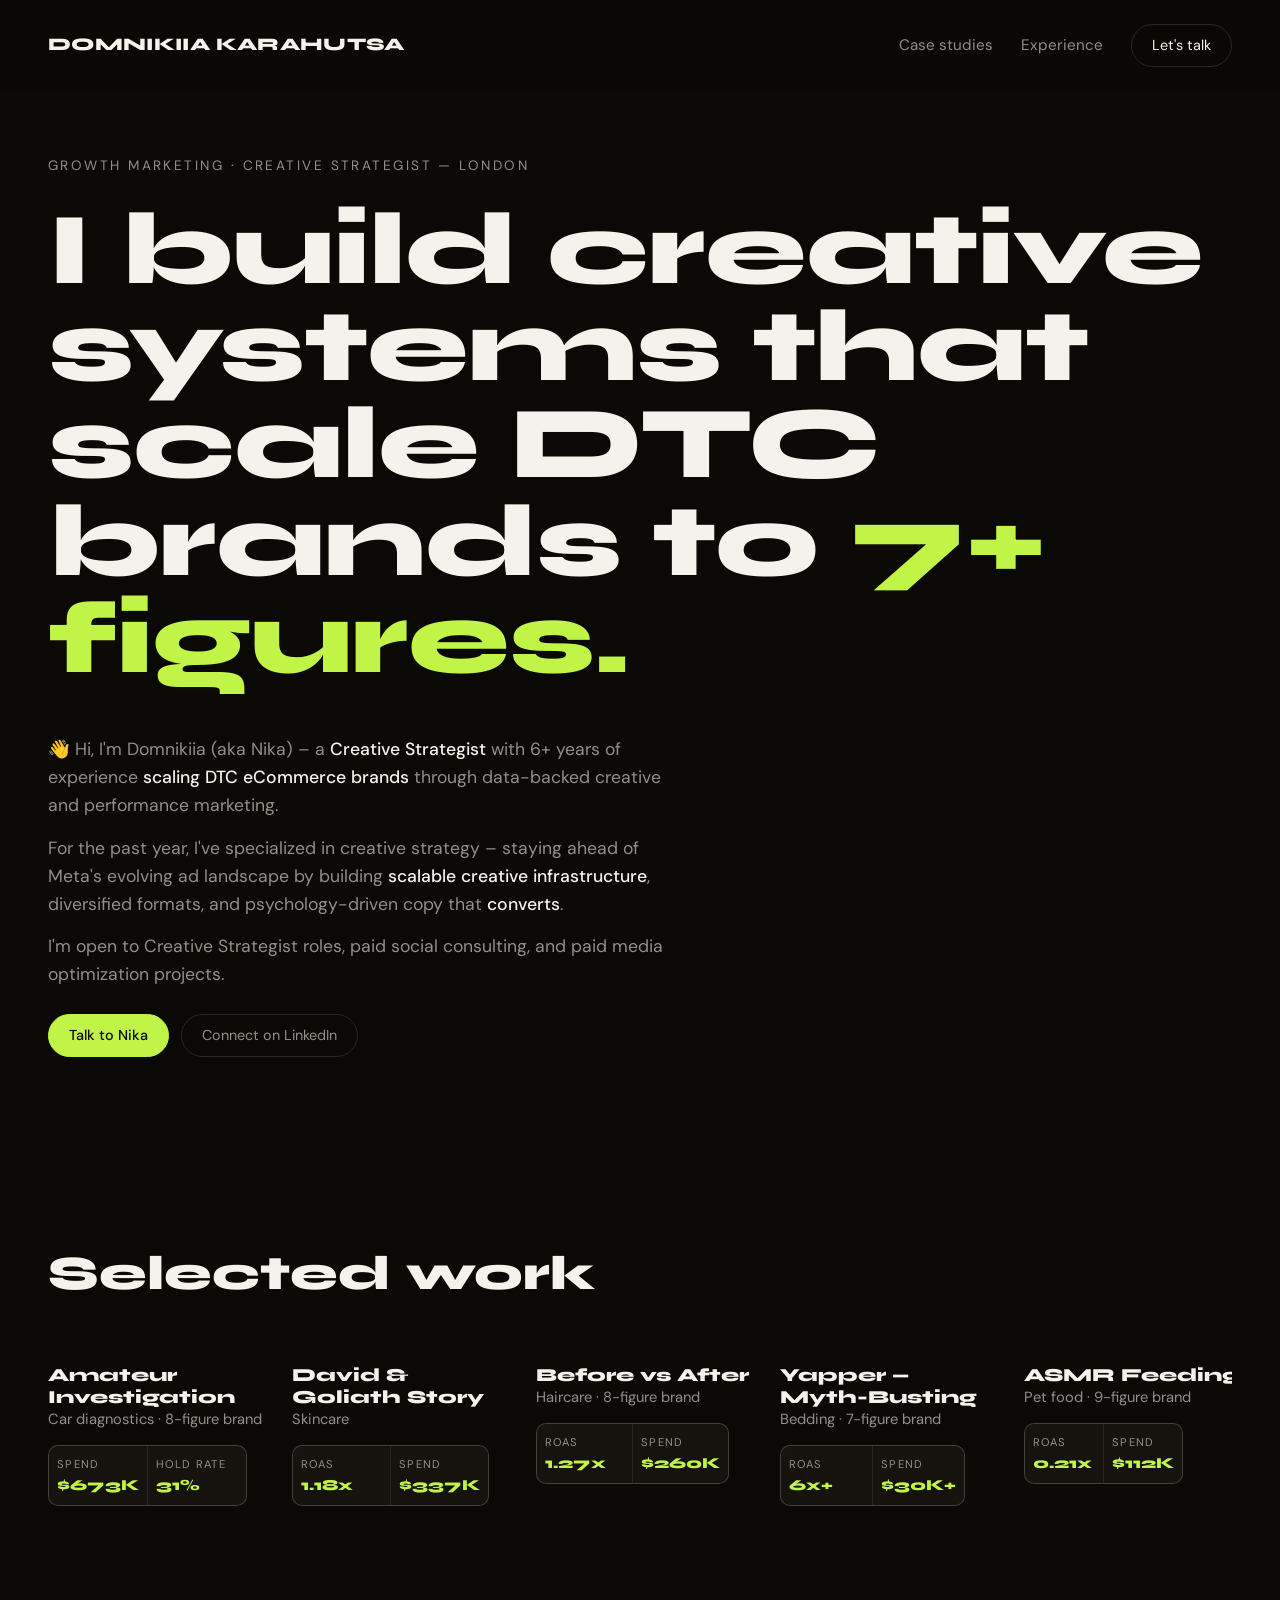
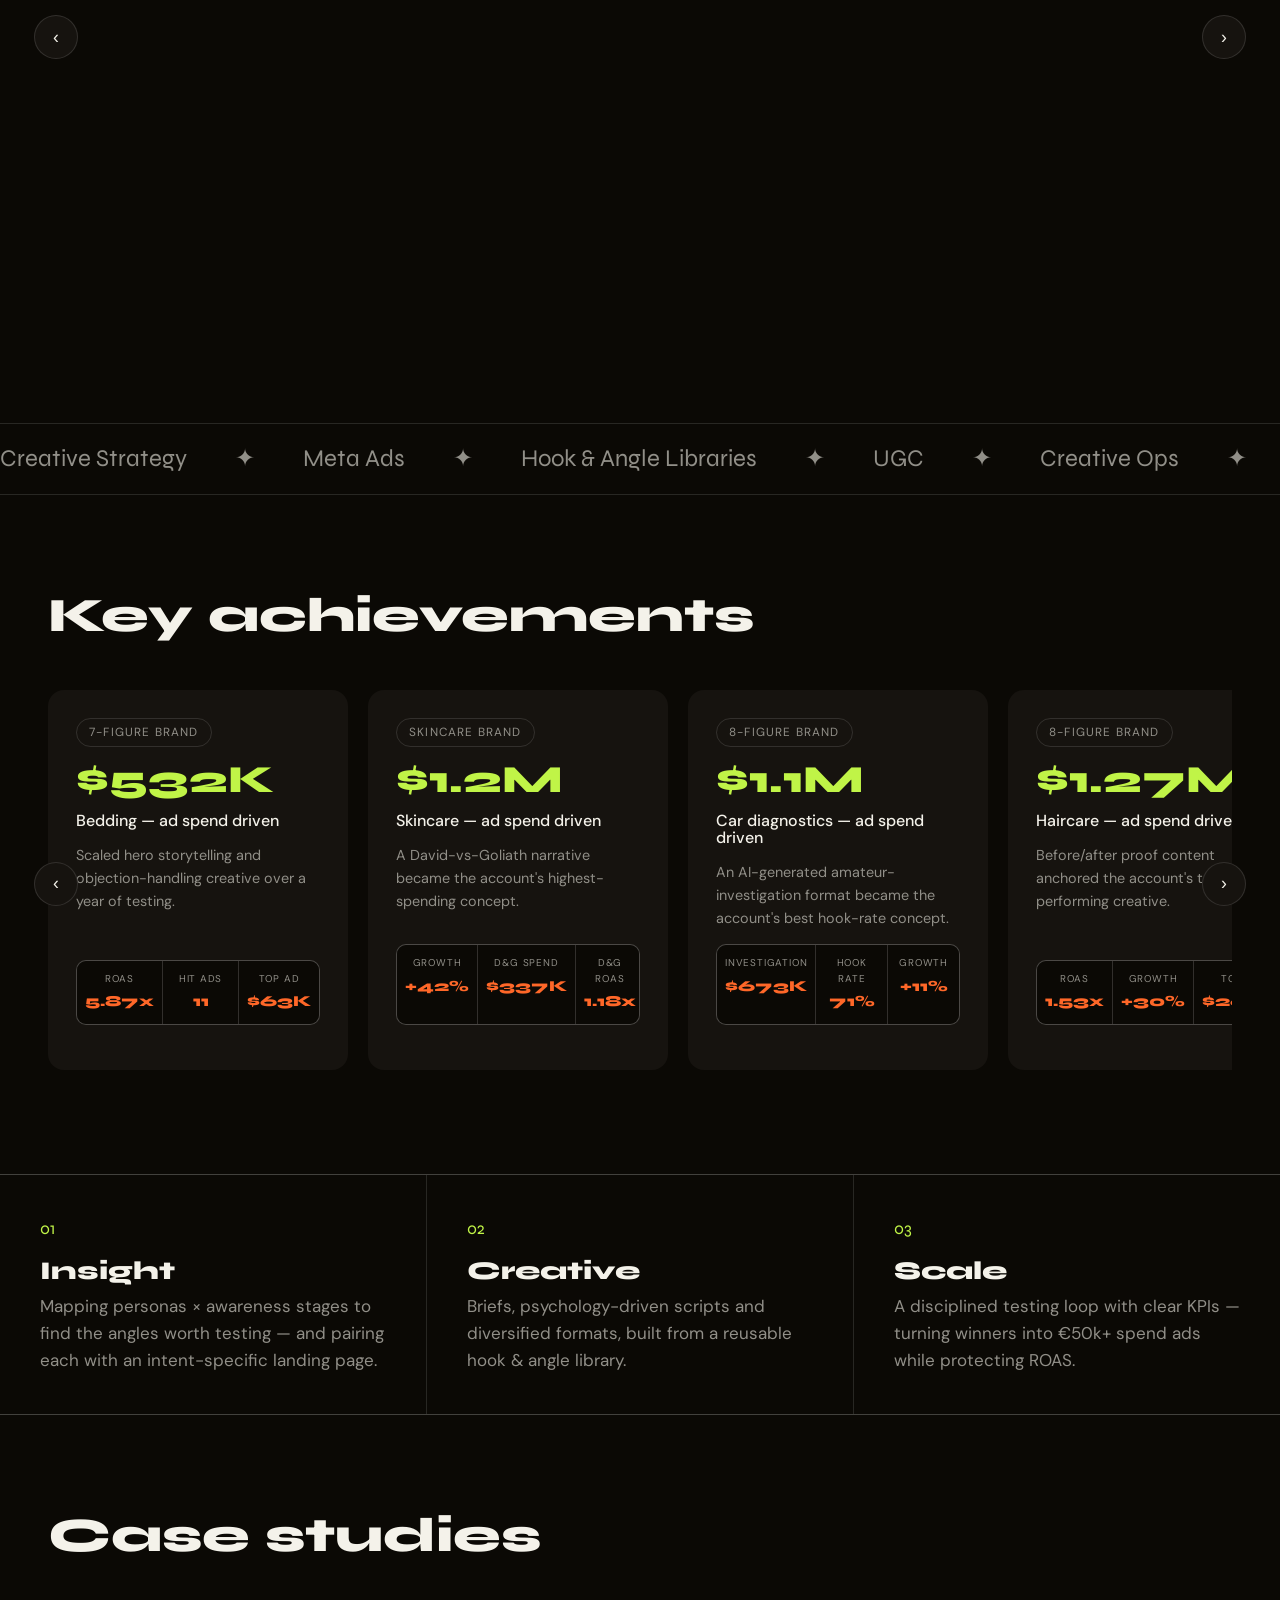
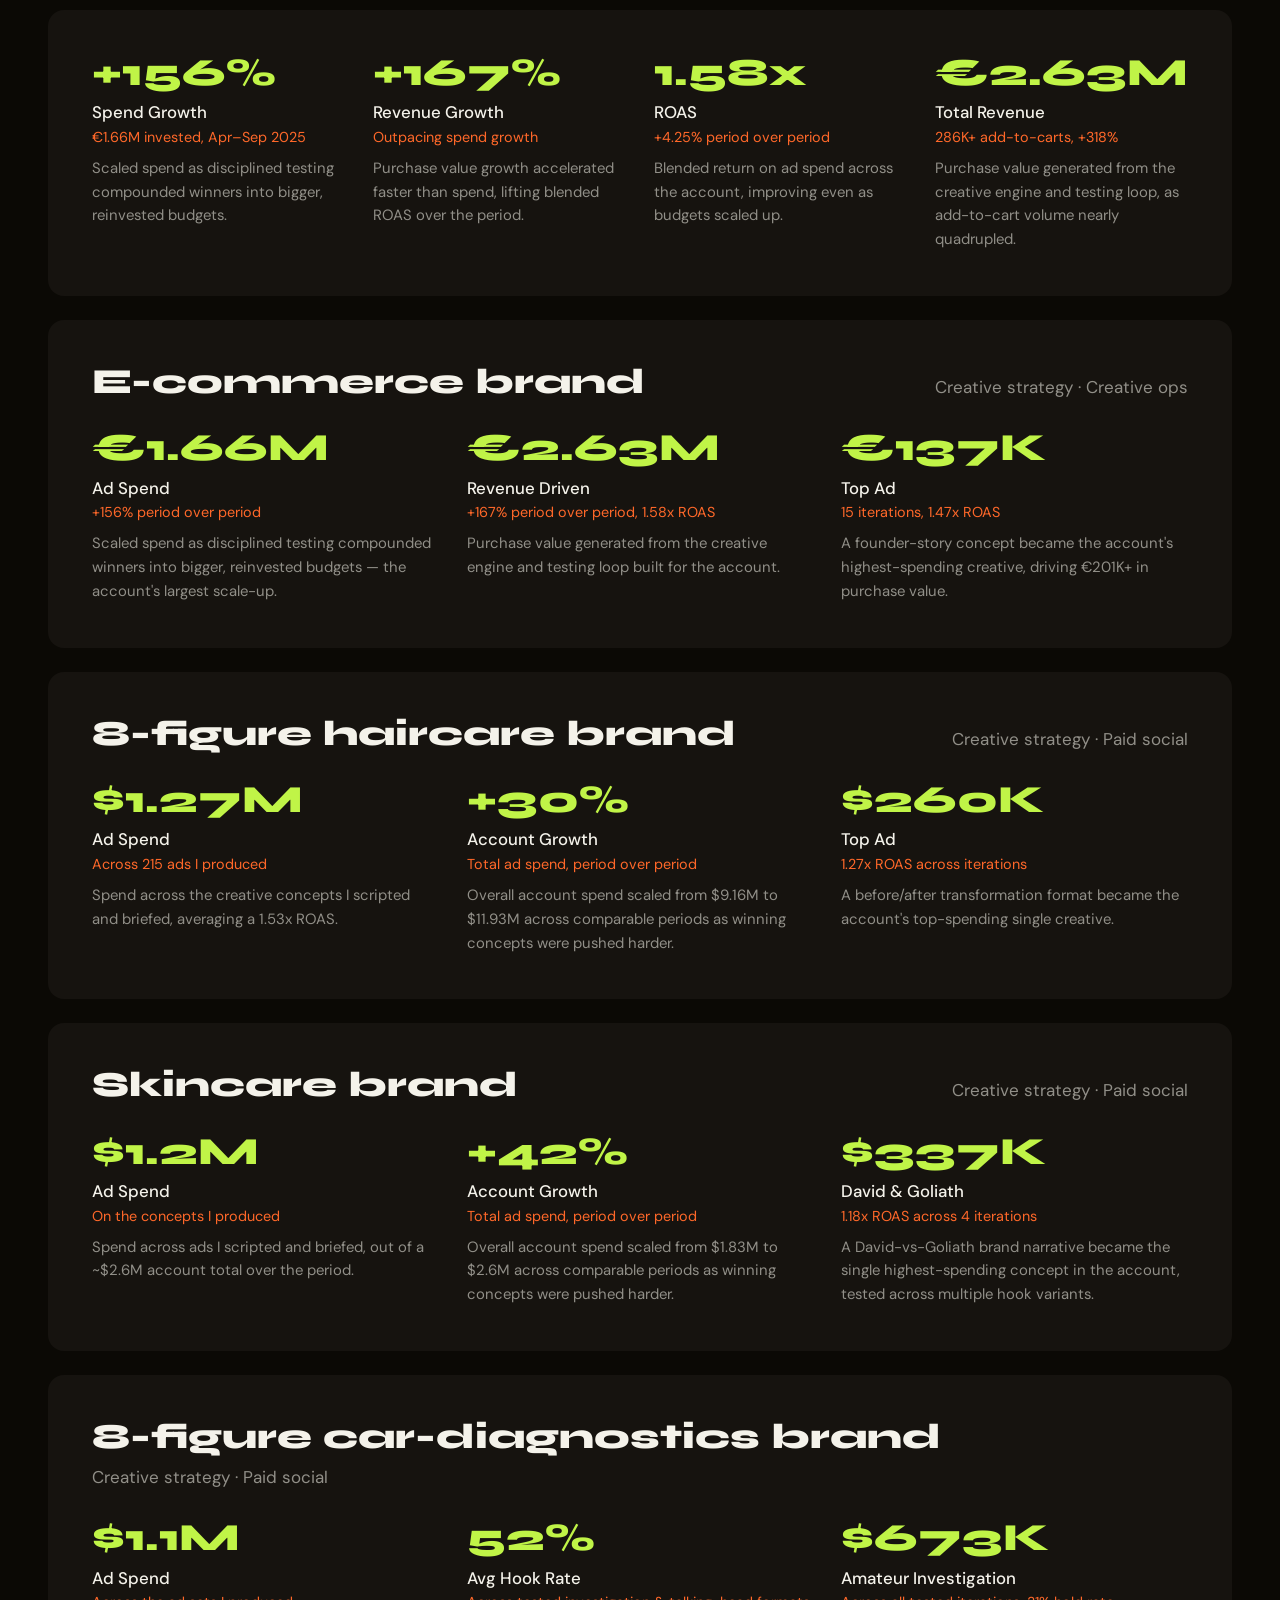
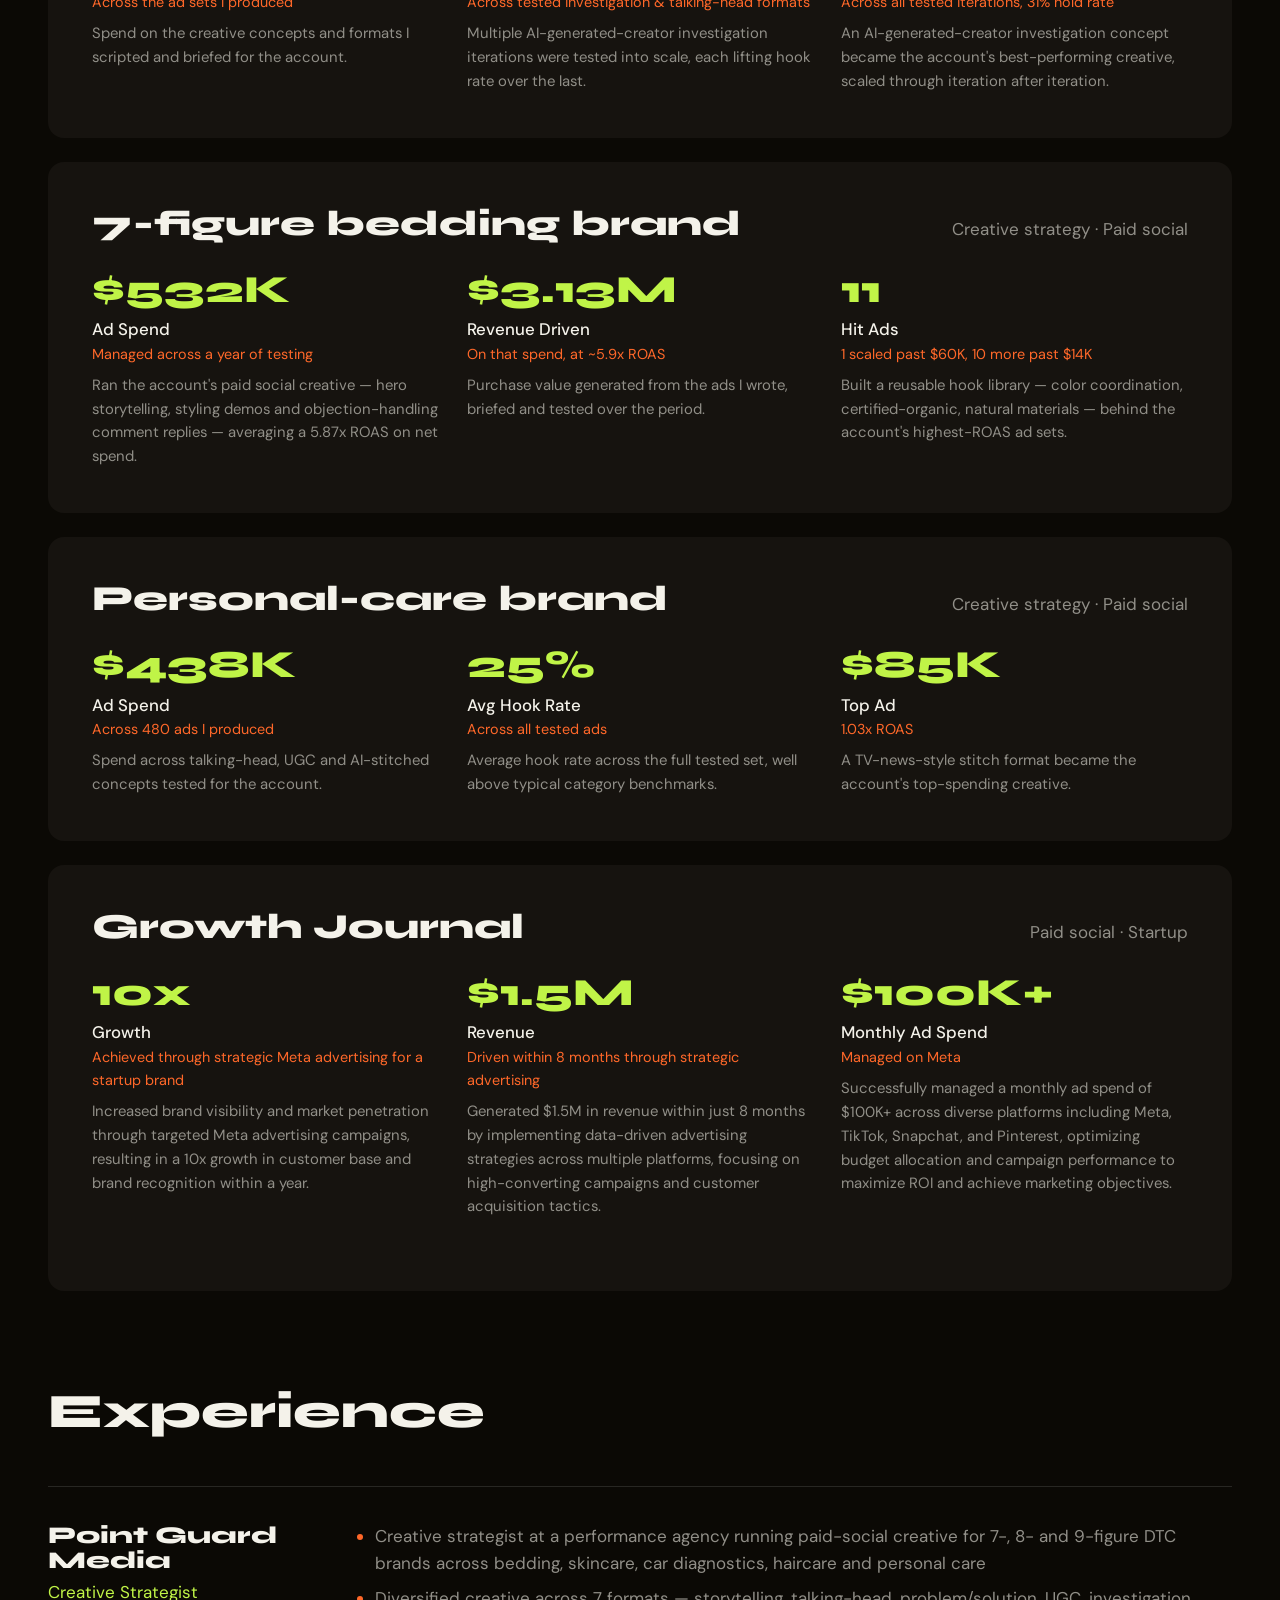
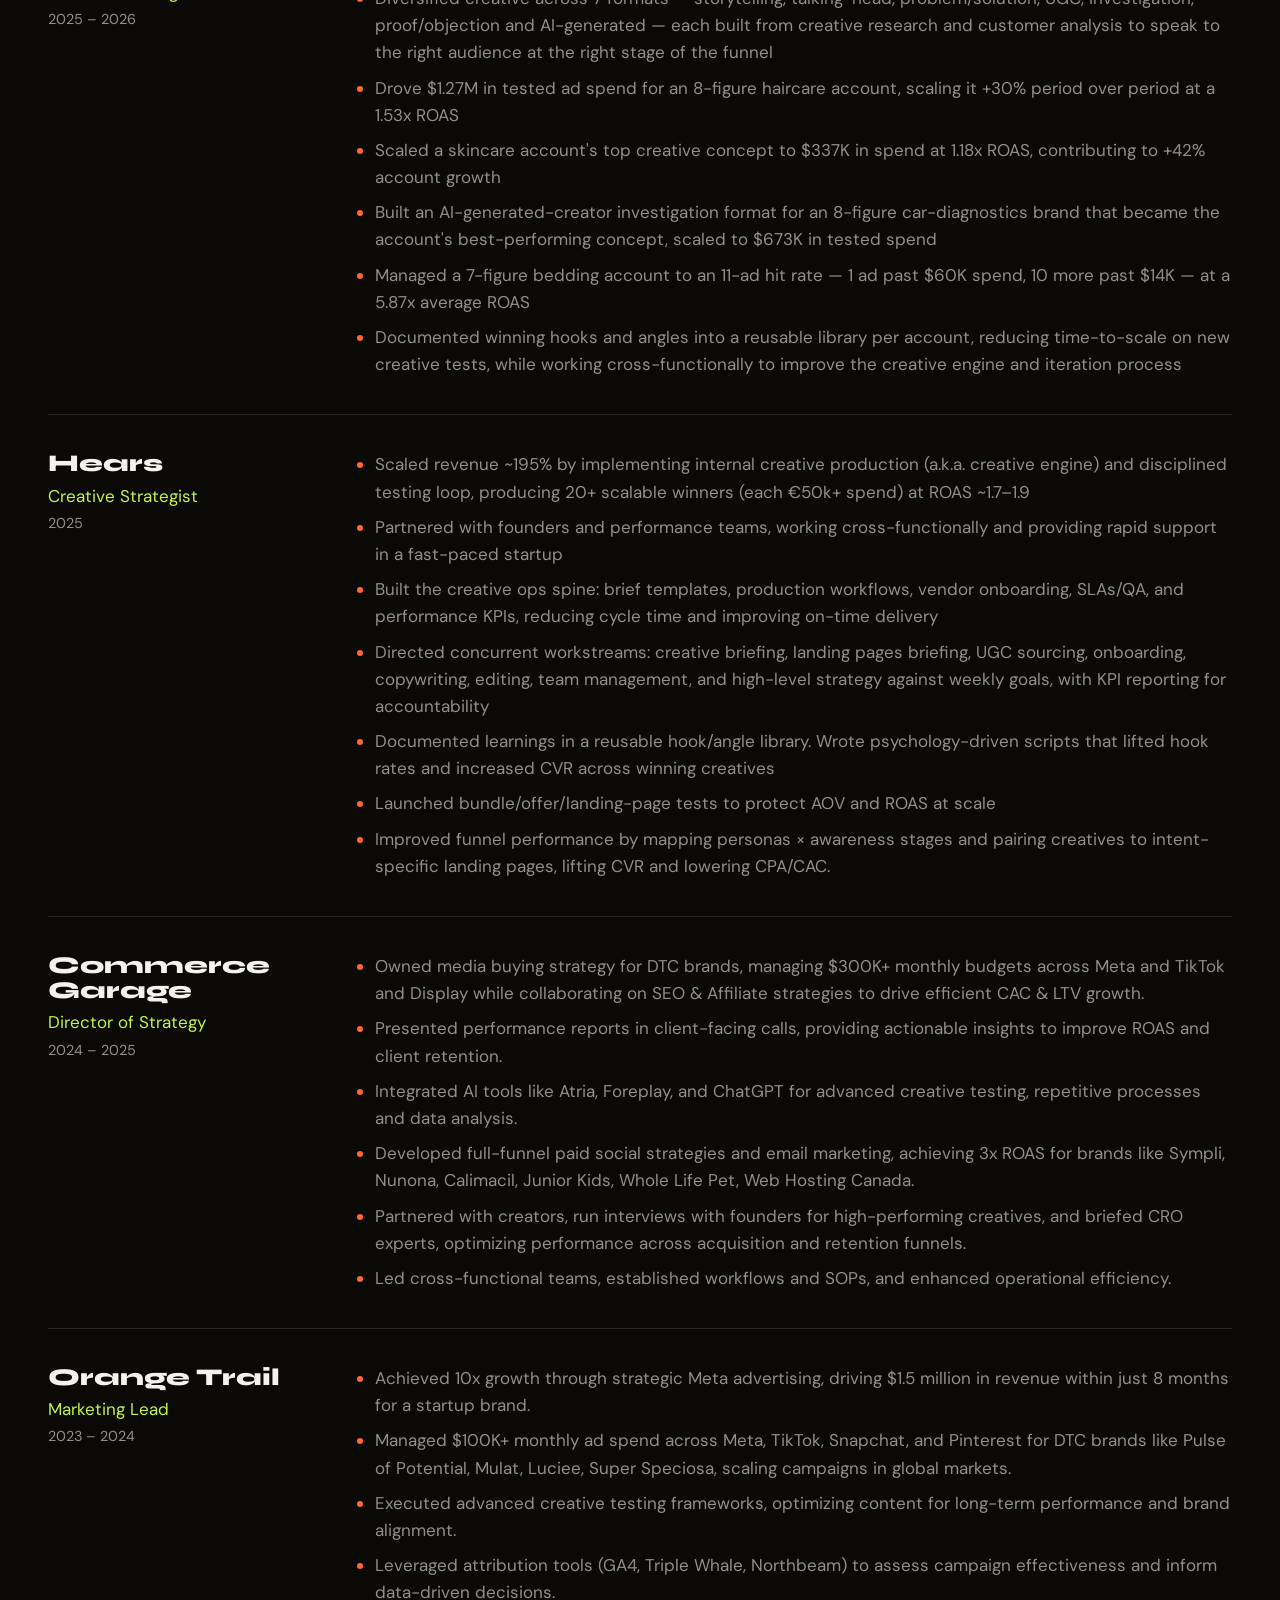
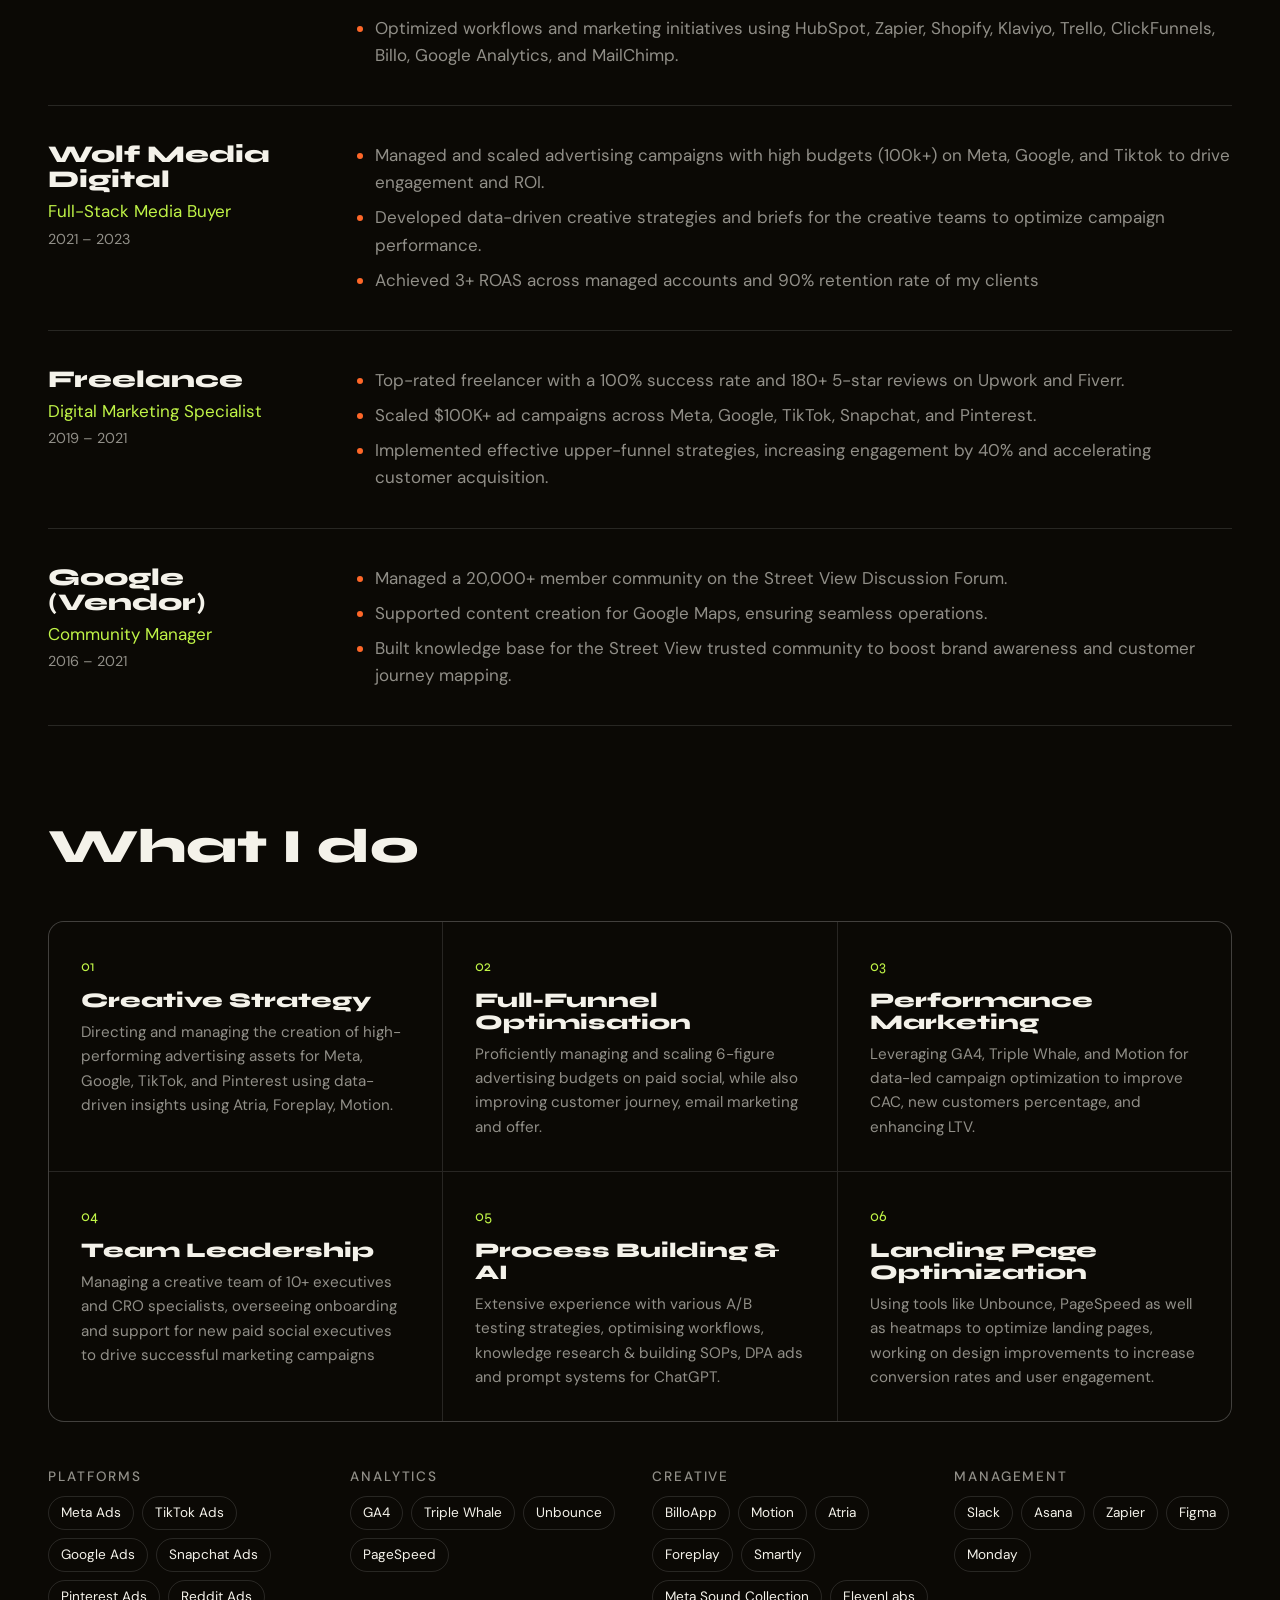
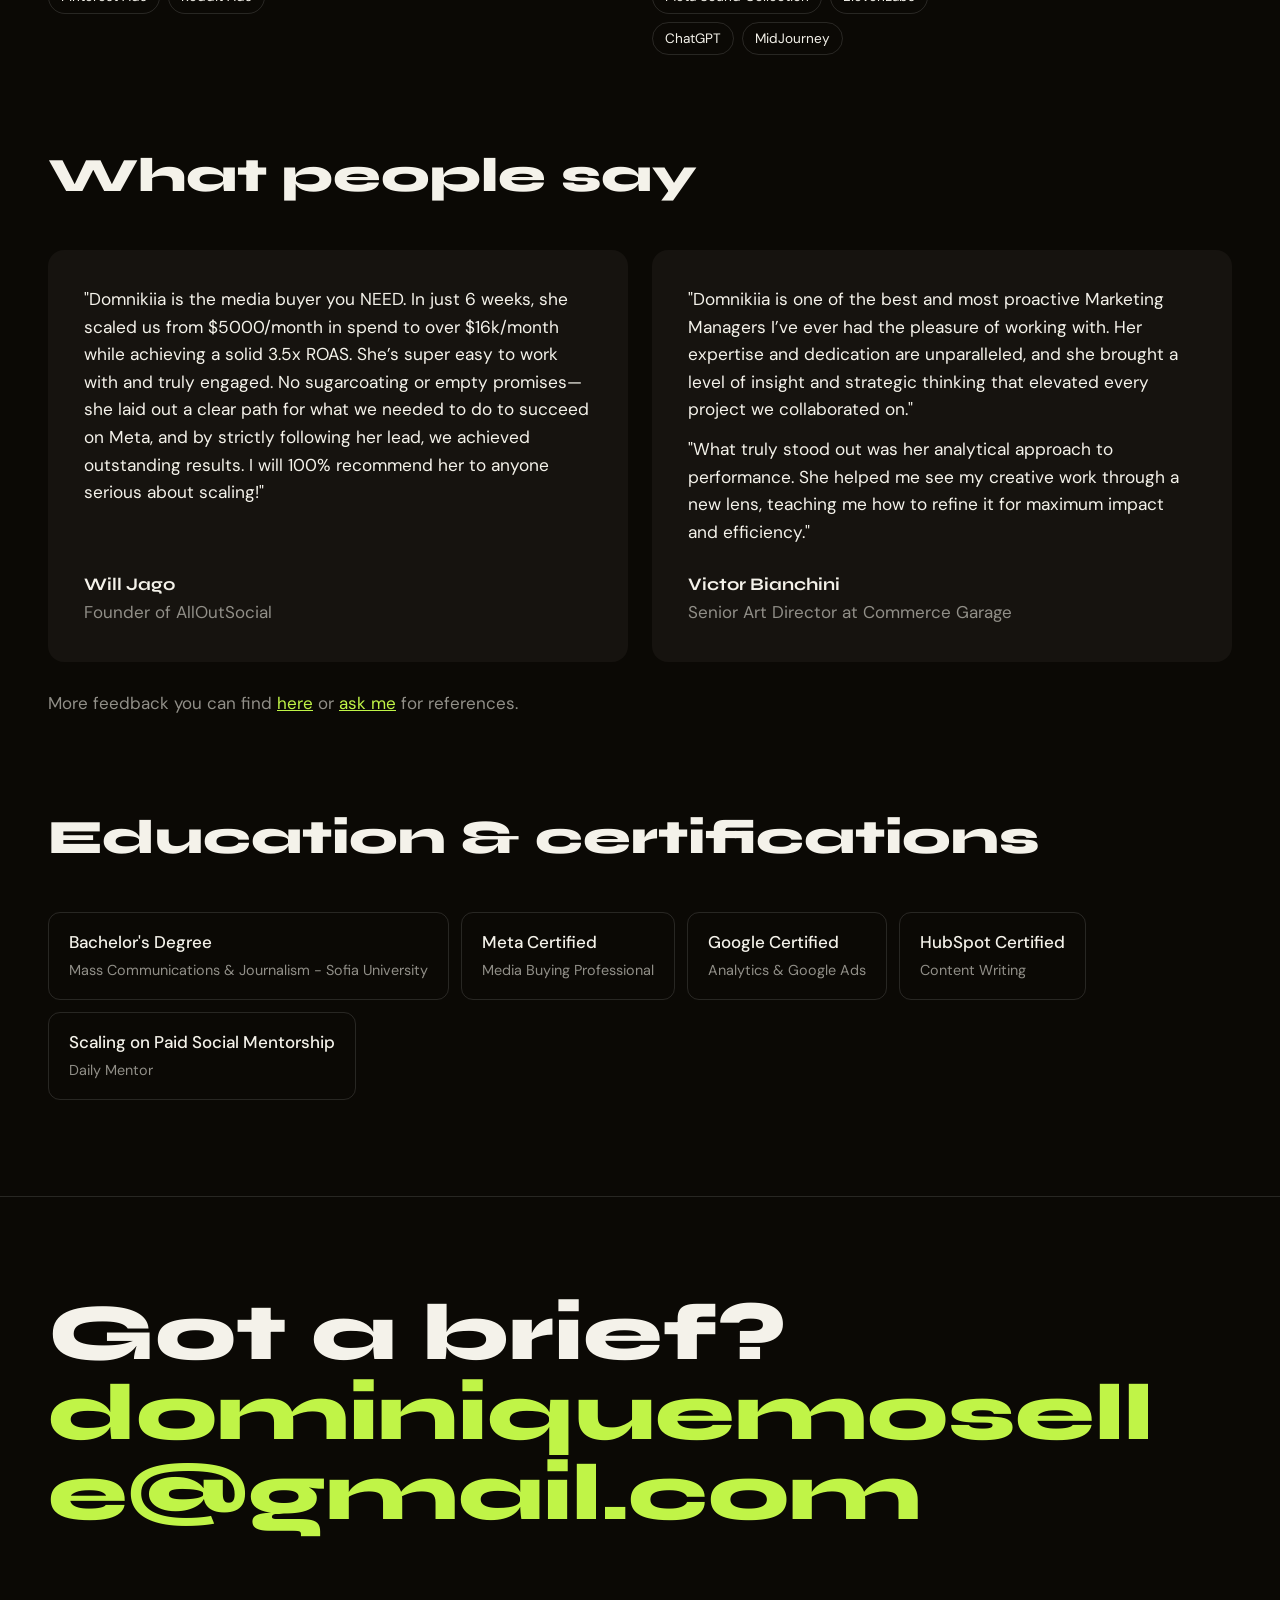
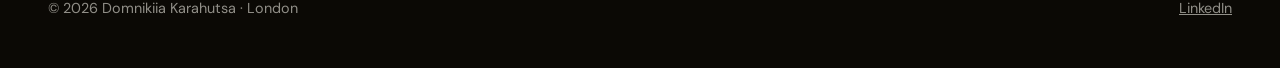
==== index.html @ b4eea35f "Fix Before vs After spend: sum both Listicle ad iterations Previous figure was an unverified estimat" ====
<!doctype html>
<html lang="en">
<head>
  <meta charset="utf-8">
  <meta name="viewport" content="width=device-width, initial-scale=1">
  <title>Domnikiia Karahutsa — Creative Strategist</title>
  <meta name="description" content="Domnikiia (Nika) Karahutsa – Creative Strategist & Growth Marketer scaling DTC eCommerce brands through data-backed creative and performance marketing.">
  <meta property="og:title" content="Domnikiia Karahutsa — Creative Strategist">
  <meta property="og:description" content="6+ years scaling DTC eCommerce brands to 7+ figures through data-backed creative and performance marketing.">
  <meta property="og:image" content="/assets/portrait.jpg">
  <meta name="theme-color" content="#14130f">
  <link rel="preconnect" href="https://fonts.googleapis.com">
  <link rel="preconnect" href="https://fonts.gstatic.com" crossorigin>
  <link href="https://fonts.googleapis.com/css2?family=DM+Sans:wght@400;500&family=Syne:wght@600;800&display=swap" rel="stylesheet">
  <link rel="stylesheet" href="/styles.css">
</head>
<body>

<nav class="wrap">
  <a class="logo" href="/">DOMNIKIIA KARAHUTSA</a>
  <div class="nav-links">
    <a href="#cases">Case studies</a>
    <a href="#experience">Experience</a>
    <a class="pill" href="https://calendar.app.google/YEVUSREVn8VdLCua9" target="_blank" rel="noopener">Let's talk</a>
  </div>
</nav>

<main id="top">

  <!-- HERO -->
  <section class="hero wrap">
    <p class="eyebrow">Growth Marketing · Creative Strategist — London</p>
    <h1>I build creative systems that scale DTC brands to <span class="lime">7+ figures.</span></h1>
    <div class="hero-row">
      <div class="hero-intro muted">
        <p>👋 Hi, I'm Domnikiia (aka Nika) – a <b>Creative Strategist</b> with 6+ years of experience <b>scaling DTC eCommerce brands</b> through data-backed creative and performance marketing.</p>
        <p>For the past year, I've specialized in creative strategy – staying ahead of Meta's evolving ad landscape by building <b>scalable creative infrastructure</b>, diversified formats, and psychology-driven copy that <b>converts</b>.</p>
        <p>I'm open to Creative Strategist roles, paid social consulting, and paid media optimization projects.</p>
        <div class="hero-cta">
          <a class="pill solid" href="https://calendar.app.google/YEVUSREVn8VdLCua9" target="_blank" rel="noopener">Talk to Nika</a>
          <a class="pill" href="https://www.linkedin.com/in/domnikiia-karahutsa/" target="_blank" rel="noopener">Connect on LinkedIn</a>
        </div>
      </div>
      <div class="portrait" id="portrait">
        <img src="assets/portrait.jpg" alt="Domnikiia Karahutsa" onerror="document.getElementById('portrait').remove()">
      </div>
    </div>
  </section>

  <!-- SELECTED WORK -->
  <section class="section wrap reveal" id="work">
    <div class="section-head">
      <h2 class="section-title">Selected work</h2>
    </div>
    <div class="carousel-wrap">
      <button class="carousel-arrow prev" aria-label="Previous">‹</button>
      <div class="carousel">
        <div class="carousel-track selected-row" id="selected-work-track"></div>
      </div>
      <button class="carousel-arrow next" aria-label="Next">›</button>
    </div>
  </section>

  <!-- MARQUEE -->
  <div class="marquee" aria-hidden="true">
    <div class="marquee-track" id="marquee"></div>
  </div>

  <!-- KEY ACHIEVEMENTS -->
  <section class="section wrap reveal" id="achievements">
    <h2 class="section-title">Key achievements</h2>
    <div class="carousel-wrap">
      <button class="carousel-arrow prev" aria-label="Previous">‹</button>
      <div class="carousel achieve-carousel">
        <div class="carousel-track">
          <div class="achieve-card">
            <span class="achieve-badge">7-figure brand</span>
            <div class="num">$532K</div>
            <h4>Bedding — ad spend driven</h4>
            <p class="muted">Scaled hero storytelling and objection-handling creative over a year of testing.</p>
            <dl class="achieve-mini">
              <div><dt>ROAS</dt><dd>5.87x</dd></div>
              <div><dt>Hit ads</dt><dd>11</dd></div>
              <div><dt>Top ad</dt><dd>$63K</dd></div>
            </dl>
          </div>
          <div class="achieve-card">
            <span class="achieve-badge">Skincare brand</span>
            <div class="num">$1.2M</div>
            <h4>Skincare — ad spend driven</h4>
            <p class="muted">A David-vs-Goliath narrative became the account's highest-spending concept.</p>
            <dl class="achieve-mini">
              <div><dt>Growth</dt><dd>+42%</dd></div>
              <div><dt>D&G spend</dt><dd>$337K</dd></div>
              <div><dt>D&G ROAS</dt><dd>1.18x</dd></div>
            </dl>
          </div>
          <div class="achieve-card">
            <span class="achieve-badge">8-figure brand</span>
            <div class="num">$1.1M</div>
            <h4>Car diagnostics — ad spend driven</h4>
            <p class="muted">An AI-generated amateur-investigation format became the account's best hook-rate concept.</p>
            <dl class="achieve-mini">
              <div><dt>Investigation</dt><dd>$673K</dd></div>
              <div><dt>Hook rate</dt><dd>71%</dd></div>
              <div><dt>Growth</dt><dd>+11%</dd></div>
            </dl>
          </div>
          <div class="achieve-card">
            <span class="achieve-badge">8-figure brand</span>
            <div class="num">$1.27M</div>
            <h4>Haircare — ad spend driven</h4>
            <p class="muted">Before/after proof content anchored the account's top-performing creative.</p>
            <dl class="achieve-mini">
              <div><dt>ROAS</dt><dd>1.53x</dd></div>
              <div><dt>Growth</dt><dd>+30%</dd></div>
              <div><dt>Top ad</dt><dd>$260K</dd></div>
            </dl>
          </div>
          <div class="achieve-card">
            <span class="achieve-badge">Personal-care brand</span>
            <div class="num">$438K</div>
            <h4>Personal care — ad spend driven</h4>
            <p class="muted">480 ads tested across talking-head, UGC and AI-stitched formats.</p>
            <dl class="achieve-mini">
              <div><dt>Hook rate</dt><dd>25%</dd></div>
              <div><dt>Top ad</dt><dd>$85K</dd></div>
              <div><dt>ROAS (top)</dt><dd>1.03x</dd></div>
            </dl>
          </div>
        </div>
      </div>
      <button class="carousel-arrow next" aria-label="Next">›</button>
    </div>
  </section>

  <!-- HOW I WORK -->
  <section class="process reveal">
    <div><p class="n">01</p><h3>Insight</h3><p class="muted">Mapping personas × awareness stages to find the angles worth testing — and pairing each with an intent-specific landing page.</p></div>
    <div><p class="n">02</p><h3>Creative</h3><p class="muted">Briefs, psychology-driven scripts and diversified formats, built from a reusable hook &amp; angle library.</p></div>
    <div><p class="n">03</p><h3>Scale</h3><p class="muted">A disciplined testing loop with clear KPIs — turning winners into €50k+ spend ads while protecting ROAS.</p></div>
  </section>

  <!-- CASE STUDIES -->
  <section class="section wrap" id="cases">
    <h2 class="section-title reveal">Case studies</h2>
    <div class="case e-commerce-collab reveal" style="margin-bottom: 24px">
      <div class="case-stats">
        <div><div class="num">+156%</div><h4>Spend Growth</h4><em>€1.66M invested, Apr–Sep 2025</em><p>Scaled spend as disciplined testing compounded winners into bigger, reinvested budgets.</p></div>
        <div><div class="num">+167%</div><h4>Revenue Growth</h4><em>Outpacing spend growth</em><p>Purchase value growth accelerated faster than spend, lifting blended ROAS over the period.</p></div>
        <div><div class="num">1.58x</div><h4>ROAS</h4><em>+4.25% period over period</em><p>Blended return on ad spend across the account, improving even as budgets scaled up.</p></div>
        <div><div class="num">€2.63M</div><h4>Total Revenue</h4><em>286K+ add-to-carts, +318%</em><p>Purchase value generated from the creative engine and testing loop, as add-to-cart volume nearly quadrupled.</p></div>
      </div>
    </div>
    <div class="cases">
      <article class="case reveal">
        <div class="case-head"><h3>E-commerce brand</h3><span class="muted">Creative strategy · Creative ops</span></div>
        <div class="case-stats">
          <div><div class="num">€1.66M</div><h4>Ad Spend</h4><em>+156% period over period</em><p>Scaled spend as disciplined testing compounded winners into bigger, reinvested budgets — the account's largest scale-up.</p></div>
          <div><div class="num">€2.63M</div><h4>Revenue Driven</h4><em>+167% period over period, 1.58x ROAS</em><p>Purchase value generated from the creative engine and testing loop built for the account.</p></div>
          <div><div class="num">€137K</div><h4>Top Ad</h4><em>15 iterations, 1.47x ROAS</em><p>A founder-story concept became the account's highest-spending creative, driving €201K+ in purchase value.</p></div>
        </div>
      </article>

      <article class="case reveal">
        <div class="case-head"><h3>8-figure haircare brand</h3><span class="muted">Creative strategy · Paid social</span></div>
        <div class="case-stats">
          <div><div class="num">$1.27M</div><h4>Ad Spend</h4><em>Across 215 ads I produced</em><p>Spend across the creative concepts I scripted and briefed, averaging a 1.53x ROAS.</p></div>
          <div><div class="num">+30%</div><h4>Account Growth</h4><em>Total ad spend, period over period</em><p>Overall account spend scaled from $9.16M to $11.93M across comparable periods as winning concepts were pushed harder.</p></div>
          <div><div class="num">$260K</div><h4>Top Ad</h4><em>1.27x ROAS across iterations</em><p>A before/after transformation format became the account's top-spending single creative.</p></div>
        </div>
      </article>

      <article class="case reveal">
        <div class="case-head"><h3>Skincare brand</h3><span class="muted">Creative strategy · Paid social</span></div>
        <div class="case-stats">
          <div><div class="num">$1.2M</div><h4>Ad Spend</h4><em>On the concepts I produced</em><p>Spend across ads I scripted and briefed, out of a ~$2.6M account total over the period.</p></div>
          <div><div class="num">+42%</div><h4>Account Growth</h4><em>Total ad spend, period over period</em><p>Overall account spend scaled from $1.83M to $2.6M across comparable periods as winning concepts were pushed harder.</p></div>
          <div><div class="num">$337K</div><h4>David &amp; Goliath</h4><em>1.18x ROAS across 4 iterations</em><p>A David-vs-Goliath brand narrative became the single highest-spending concept in the account, tested across multiple hook variants.</p></div>
        </div>
      </article>

      <article class="case reveal">
        <div class="case-head"><h3>8-figure car-diagnostics brand</h3><span class="muted">Creative strategy · Paid social</span></div>
        <div class="case-stats">
          <div><div class="num">$1.1M</div><h4>Ad Spend</h4><em>Across the ad sets I produced</em><p>Spend on the creative concepts and formats I scripted and briefed for the account.</p></div>
          <div><div class="num">52%</div><h4>Avg Hook Rate</h4><em>Across tested investigation &amp; talking-head formats</em><p>Multiple AI-generated-creator investigation iterations were tested into scale, each lifting hook rate over the last.</p></div>
          <div><div class="num">$673K</div><h4>Amateur Investigation</h4><em>Across all tested iterations, 31% hold rate</em><p>An AI-generated-creator investigation concept became the account's best-performing creative, scaled through iteration after iteration.</p></div>
        </div>
      </article>

      <article class="case reveal">
        <div class="case-head"><h3>7-figure bedding brand</h3><span class="muted">Creative strategy · Paid social</span></div>
        <div class="case-stats">
          <div><div class="num">$532K</div><h4>Ad Spend</h4><em>Managed across a year of testing</em><p>Ran the account's paid social creative — hero storytelling, styling demos and objection-handling comment replies — averaging a 5.87x ROAS on net spend.</p></div>
          <div><div class="num">$3.13M</div><h4>Revenue Driven</h4><em>On that spend, at ~5.9x ROAS</em><p>Purchase value generated from the ads I wrote, briefed and tested over the period.</p></div>
          <div><div class="num">11</div><h4>Hit Ads</h4><em>1 scaled past $60K, 10 more past $14K</em><p>Built a reusable hook library — color coordination, certified-organic, natural materials — behind the account's highest-ROAS ad sets.</p></div>
        </div>
      </article>

      <article class="case reveal">
        <div class="case-head"><h3>Personal-care brand</h3><span class="muted">Creative strategy · Paid social</span></div>
        <div class="case-stats">
          <div><div class="num">$438K</div><h4>Ad Spend</h4><em>Across 480 ads I produced</em><p>Spend across talking-head, UGC and AI-stitched concepts tested for the account.</p></div>
          <div><div class="num">25%</div><h4>Avg Hook Rate</h4><em>Across all tested ads</em><p>Average hook rate across the full tested set, well above typical category benchmarks.</p></div>
          <div><div class="num">$85K</div><h4>Top Ad</h4><em>1.03x ROAS</em><p>A TV-news-style stitch format became the account's top-spending creative.</p></div>
        </div>
      </article>

      <article class="case reveal">
        <div class="case-head"><h3>Growth Journal</h3><span class="muted">Paid social · Startup</span></div>
        <div class="case-stats">
          <div><div class="num">10x</div><h4>Growth</h4><em>Achieved through strategic Meta advertising for a startup brand</em><p>Increased brand visibility and market penetration through targeted Meta advertising campaigns, resulting in a 10x growth in customer base and brand recognition within a year.</p></div>
          <div><div class="num">$1.5M</div><h4>Revenue</h4><em>Driven within 8 months through strategic advertising</em><p>Generated $1.5M in revenue within just 8 months by implementing data-driven advertising strategies across multiple platforms, focusing on high-converting campaigns and customer acquisition tactics.</p></div>
          <div><div class="num">$100K+</div><h4>Monthly Ad Spend</h4><em>Managed on Meta</em><p>Successfully managed a monthly ad spend of $100K+ across diverse platforms including Meta, TikTok, Snapchat, and Pinterest, optimizing budget allocation and campaign performance to maximize ROI and achieve marketing objectives.</p></div>
        </div>
        <div class="shots">
          <img src="assets/growth-journal-results.png" alt="Growth Journal ad account results" onerror="this.remove()">
        </div>
      </article>

    </div>
  </section>

  <!-- EXPERIENCE -->
  <section class="section wrap" id="experience" style="padding-top: 0">
    <h2 class="section-title reveal">Experience</h2>
    <div>
      <div class="job reveal">
        <div><h3>Point Guard Media</h3><p class="role">Creative Strategist</p><p class="years">2025 – 2026</p></div>
        <ul>
          <li>Creative strategist at a performance agency running paid-social creative for 7-, 8- and 9-figure DTC brands across bedding, skincare, car diagnostics, haircare and personal care</li>
          <li>Diversified creative across 7 formats — storytelling, talking-head, problem/solution, UGC, investigation, proof/objection and AI-generated — each built from creative research and customer analysis to speak to the right audience at the right stage of the funnel</li>
          <li>Drove $1.27M in tested ad spend for an 8-figure haircare account, scaling it +30% period over period at a 1.53x ROAS</li>
          <li>Scaled a skincare account's top creative concept to $337K in spend at 1.18x ROAS, contributing to +42% account growth</li>
          <li>Built an AI-generated-creator investigation format for an 8-figure car-diagnostics brand that became the account's best-performing concept, scaled to $673K in tested spend</li>
          <li>Managed a 7-figure bedding account to an 11-ad hit rate — 1 ad past $60K spend, 10 more past $14K — at a 5.87x average ROAS</li>
          <li>Documented winning hooks and angles into a reusable library per account, reducing time-to-scale on new creative tests, while working cross-functionally to improve the creative engine and iteration process</li>
        </ul>
      </div>
      <div class="job reveal">
        <div><h3>Hears</h3><p class="role">Creative Strategist</p><p class="years">2025</p></div>
        <ul>
          <li>Scaled revenue ~195% by implementing internal creative production (a.k.a. creative engine) and disciplined testing loop, producing 20+ scalable winners (each €50k+ spend) at ROAS ~1.7–1.9</li>
          <li>Partnered with founders and performance teams, working cross-functionally and providing rapid support in a fast-paced startup</li>
          <li>Built the creative ops spine: brief templates, production workflows, vendor onboarding, SLAs/QA, and performance KPIs, reducing cycle time and improving on-time delivery</li>
          <li>Directed concurrent workstreams: creative briefing, landing pages briefing, UGC sourcing, onboarding, copywriting, editing, team management, and high-level strategy against weekly goals, with KPI reporting for accountability</li>
          <li>Documented learnings in a reusable hook/angle library. Wrote psychology-driven scripts that lifted hook rates and increased CVR across winning creatives</li>
          <li>Launched bundle/offer/landing-page tests to protect AOV and ROAS at scale</li>
          <li>Improved funnel performance by mapping personas × awareness stages and pairing creatives to intent-specific landing pages, lifting CVR and lowering CPA/CAC.</li>
        </ul>
      </div>
      <div class="job reveal">
        <div><h3>Commerce Garage</h3><p class="role">Director of Strategy</p><p class="years">2024 – 2025</p></div>
        <ul>
          <li>Owned media buying strategy for DTC brands, managing $300K+ monthly budgets across Meta and TikTok and Display while collaborating on SEO &amp; Affiliate strategies to drive efficient CAC &amp; LTV growth.</li>
          <li>Presented performance reports in client-facing calls, providing actionable insights to improve ROAS and client retention.</li>
          <li>Integrated AI tools like Atria, Foreplay, and ChatGPT for advanced creative testing, repetitive processes and data analysis.</li>
          <li>Developed full-funnel paid social strategies and email marketing, achieving 3x ROAS for brands like Sympli, Nunona, Calimacil, Junior Kids, Whole Life Pet, Web Hosting Canada.</li>
          <li>Partnered with creators, run interviews with founders for high-performing creatives, and briefed CRO experts, optimizing performance across acquisition and retention funnels.</li>
          <li>Led cross-functional teams, established workflows and SOPs, and enhanced operational efficiency.</li>
        </ul>
      </div>
      <div class="job reveal">
        <div><h3>Orange Trail</h3><p class="role">Marketing Lead</p><p class="years">2023 – 2024</p></div>
        <ul>
          <li>Achieved 10x growth through strategic Meta advertising, driving $1.5 million in revenue within just 8 months for a startup brand.</li>
          <li>Managed $100K+ monthly ad spend across Meta, TikTok, Snapchat, and Pinterest for DTC brands like Pulse of Potential, Mulat, Luciee, Super Speciosa, scaling campaigns in global markets.</li>
          <li>Executed advanced creative testing frameworks, optimizing content for long-term performance and brand alignment.</li>
          <li>Leveraged attribution tools (GA4, Triple Whale, Northbeam) to assess campaign effectiveness and inform data-driven decisions.</li>
          <li>Optimized workflows and marketing initiatives using HubSpot, Zapier, Shopify, Klaviyo, Trello, ClickFunnels, Billo, Google Analytics, and MailChimp.</li>
        </ul>
      </div>
      <div class="job reveal">
        <div><h3>Wolf Media Digital</h3><p class="role">Full-Stack Media Buyer</p><p class="years">2021 – 2023</p></div>
        <ul>
          <li>Managed and scaled advertising campaigns with high budgets (100k+) on Meta, Google, and Tiktok to drive engagement and ROI.</li>
          <li>Developed data-driven creative strategies and briefs for the creative teams to optimize campaign performance.</li>
          <li>Achieved 3+ ROAS across managed accounts and 90% retention rate of my clients</li>
        </ul>
      </div>
      <div class="job reveal">
        <div><h3>Freelance</h3><p class="role">Digital Marketing Specialist</p><p class="years">2019 – 2021</p></div>
        <ul>
          <li>Top-rated freelancer with a 100% success rate and 180+ 5-star reviews on Upwork and Fiverr.</li>
          <li>Scaled $100K+ ad campaigns across Meta, Google, TikTok, Snapchat, and Pinterest.</li>
          <li>Implemented effective upper-funnel strategies, increasing engagement by 40% and accelerating customer acquisition.</li>
        </ul>
      </div>
      <div class="job reveal">
        <div><h3>Google (Vendor)</h3><p class="role">Community Manager</p><p class="years">2016 – 2021</p></div>
        <ul>
          <li>Managed a 20,000+ member community on the Street View Discussion Forum.</li>
          <li>Supported content creation for Google Maps, ensuring seamless operations.</li>
          <li>Built knowledge base for the Street View trusted community to boost brand awareness and customer journey mapping.</li>
        </ul>
      </div>
    </div>
  </section>

  <!-- COMPETENCIES & TOOLS -->
  <section class="section wrap reveal" style="padding-top: 0">
    <h2 class="section-title">What I do</h2>
    <div class="skills">
      <div><p class="n">01</p><h3>Creative Strategy</h3><p>Directing and managing the creation of high-performing advertising assets for Meta, Google, TikTok, and Pinterest using data-driven insights using Atria, Foreplay, Motion.</p></div>
      <div><p class="n">02</p><h3>Full-Funnel Optimisation</h3><p>Proficiently managing and scaling 6-figure advertising budgets on paid social, while also improving customer journey, email marketing and offer.</p></div>
      <div><p class="n">03</p><h3>Performance Marketing</h3><p>Leveraging GA4, Triple Whale, and Motion for data-led campaign optimization to improve CAC, new customers percentage, and enhancing LTV.</p></div>
      <div><p class="n">04</p><h3>Team Leadership</h3><p>Managing a creative team of 10+ executives and CRO specialists, overseeing onboarding and support for new paid social executives to drive successful marketing campaigns</p></div>
      <div><p class="n">05</p><h3>Process Building &amp; AI</h3><p>Extensive experience with various A/B testing strategies, optimising workflows, knowledge research &amp; building SOPs, DPA ads and prompt systems for ChatGPT.</p></div>
      <div><p class="n">06</p><h3>Landing Page Optimization</h3><p>Using tools like Unbounce, PageSpeed as well as heatmaps to optimize landing pages, working on design improvements to increase conversion rates and user engagement.</p></div>
    </div>
    <div class="tools">
      <div><h4>Platforms</h4><div class="chips"><span>Meta Ads</span><span>TikTok Ads</span><span>Google Ads</span><span>Snapchat Ads</span><span>Pinterest Ads</span><span>Reddit Ads</span></div></div>
      <div><h4>Analytics</h4><div class="chips"><span>GA4</span><span>Triple Whale</span><span>Unbounce</span><span>PageSpeed</span></div></div>
      <div><h4>Creative</h4><div class="chips"><span>BilloApp</span><span>Motion</span><span>Atria</span><span>Foreplay</span><span>Smartly</span><span>Meta Sound Collection</span><span>ElevenLabs</span><span>ChatGPT</span><span>MidJourney</span></div></div>
      <div><h4>Management</h4><div class="chips"><span>Slack</span><span>Asana</span><span>Zapier</span><span>Figma</span><span>Monday</span></div></div>
    </div>
  </section>

  <!-- TESTIMONIALS -->
  <section class="section wrap reveal" style="padding-top: 0">
    <h2 class="section-title">What people say</h2>
    <div class="quotes">
      <figure class="quote" style="margin: 0">
        <blockquote><p>"Domnikiia is the media buyer you NEED. In just 6 weeks, she scaled us from $5000/month in spend to over $16k/month while achieving a solid 3.5x ROAS. She’s super easy to work with and truly engaged. No sugarcoating or empty promises—she laid out a clear path for what we needed to do to succeed on Meta, and by strictly following her lead, we achieved outstanding results. I will 100% recommend her to anyone serious about scaling!"</p></blockquote>
        <figcaption class="who"><strong>Will Jago</strong><span class="muted">Founder of AllOutSocial</span></figcaption>
      </figure>
      <figure class="quote" style="margin: 0">
        <blockquote><p>"Domnikiia is one of the best and most proactive Marketing Managers I’ve ever had the pleasure of working with. Her expertise and dedication are unparalleled, and she brought a level of insight and strategic thinking that elevated every project we collaborated on."</p><p>"What truly stood out was her analytical approach to performance. She helped me see my creative work through a new lens, teaching me how to refine it for maximum impact and efficiency."</p></blockquote>
        <figcaption class="who"><strong>Victor Bianchini</strong><span class="muted">Senior Art Director at Commerce Garage</span></figcaption>
      </figure>
    </div>
    <p class="more">More feedback you can find <a href="https://www.upwork.com/freelancers/~01b32f55d5977949f1?viewMode=1&amp;s=1017484851352698999" target="_blank" rel="noopener">here</a> or <a href="mailto:dominiquemoselle@gmail.com">ask me</a> for references.</p>
  </section>

  <!-- EDUCATION -->
  <section class="section wrap reveal" style="padding-top: 0">
    <h2 class="section-title">Education &amp; certifications</h2>
    <div class="edu">
      <div><strong>Bachelor's Degree</strong><span>Mass Communications &amp; Journalism - Sofia University</span></div>
      <div><strong>Meta Certified</strong><span>Media Buying Professional</span></div>
      <div><strong>Google Certified</strong><span>Analytics &amp; Google Ads</span></div>
      <div><strong>HubSpot Certified</strong><span>Content Writing</span></div>
      <div><strong>Scaling on Paid Social Mentorship</strong><span>Daily Mentor</span></div>
    </div>
  </section>

</main>

<footer class="wrap" id="contact">
  <h2>Got a brief?<br><a href="mailto:dominiquemoselle@gmail.com">dominiquemoselle@gmail.com</a></h2>
  <div class="foot-row">
    <span>© <span data-year></span> Domnikiia Karahutsa · London</span>
    <span><a href="https://www.linkedin.com/in/domnikiia-karahutsa/" target="_blank" rel="noopener">LinkedIn</a></span>
  </div>
</footer>

<script src="/site.js"></script>
</body>
</html>
---- styles.css ----
:root {
  --bg: oklch(0.14 0.01 80);
  --fg: oklch(0.96 0.01 90);
  --card: oklch(0.19 0.01 80);
  --primary: oklch(0.9 0.2 125);
  --on-primary: oklch(0.14 0.01 80);
  --muted: oklch(0.24 0.01 80);
  --muted-fg: oklch(0.65 0.01 90);
  --accent: oklch(0.7 0.2 40);
  --border: oklch(1 0 0 / 12%);
  --radius: 1rem;
  --display: "Syne", sans-serif;
  --sans: "DM Sans", system-ui, sans-serif;
  --pad: clamp(24px, 5vw, 48px);
}
* { box-sizing: border-box; border-color: var(--border); }
html { scroll-behavior: smooth; }
body { margin: 0; background: var(--bg); color: var(--fg); font: 400 17px/1.6 var(--sans); -webkit-font-smoothing: antialiased; }
h1, h2, h3, h4 { font-family: var(--display); font-weight: 800; margin: 0; line-height: 1.05; }
p { margin: 0; }
a { color: inherit; }
img, video { display: block; max-width: 100%; }
.muted { color: var(--muted-fg); }
.lime { color: var(--primary); }
.orange { color: var(--accent); }
.wrap { padding-left: var(--pad); padding-right: var(--pad); }
.eyebrow { font-size: .85rem; text-transform: uppercase; letter-spacing: .18em; color: var(--muted-fg); margin-bottom: 24px; }
.section { padding-top: 96px; padding-bottom: 96px; }
.section-title { font-size: clamp(1.9rem, 4.5vw, 3rem); margin-bottom: 48px; }

/* Nav */
nav { display: flex; align-items: center; justify-content: space-between; gap: 16px; padding-top: 24px; padding-bottom: 24px; position: sticky; top: 0; z-index: 20; background: color-mix(in oklch, var(--bg) 85%, transparent); backdrop-filter: blur(10px); }
.logo { font-family: var(--display); font-weight: 800; font-size: 1.1rem; text-decoration: none; letter-spacing: .02em; }
.nav-links { display: flex; align-items: center; gap: 28px; }
.nav-links a:not(.pill) { text-decoration: none; font-size: .95rem; color: var(--muted-fg); transition: color .2s; }
.nav-links a:not(.pill):hover { color: var(--fg); }
.pill { display: inline-block; border: 1px solid var(--border); border-radius: 999px; padding: 9px 20px; font-size: .9rem; text-decoration: none; transition: background .2s, color .2s, border-color .2s; }
.pill:hover { background: var(--primary); color: var(--on-primary); border-color: var(--primary); }
.pill.solid { background: var(--primary); color: var(--on-primary); border-color: var(--primary); font-weight: 500; }
.pill.solid:hover { filter: brightness(1.08); }

/* Hero */
.hero { padding-top: 64px; padding-bottom: 96px; }
.hero h1 { max-width: 15ch; font-size: clamp(2.9rem, 8.4vw, 6.4rem); line-height: .95; letter-spacing: -.01em; }
.hero-row { display: grid; grid-template-columns: minmax(0, 1fr) auto; gap: 48px; align-items: end; margin-top: 48px; }
.hero-intro { max-width: 640px; font-size: 1.1rem; display: grid; gap: 14px; }
.hero-intro b { color: var(--fg); font-weight: 500; }
.hero-cta { display: flex; flex-wrap: wrap; gap: 12px; margin-top: 12px; }
.portrait { width: 220px; aspect-ratio: 3 / 4; border-radius: var(--radius); overflow: hidden; background: var(--card); }
.portrait img { width: 100%; height: 100%; object-fit: cover; object-position: 72% 44%; }

/* Marquee */
.marquee { overflow: hidden; border-top: 1px solid var(--border); border-bottom: 1px solid var(--border); padding: 16px 0; }
.marquee-track { display: flex; width: max-content; gap: 48px; white-space: nowrap; font-family: var(--display); font-size: 1.5rem; color: var(--muted-fg); animation: marquee 30s linear infinite; }
@keyframes marquee { to { transform: translateX(-50%); } }

/* Stats */
.stats { display: grid; grid-template-columns: repeat(auto-fit, minmax(230px, 1fr)); gap: 1px; background: var(--border); border: 1px solid var(--border); border-radius: var(--radius); overflow: hidden; }
.stat { background: var(--bg); padding: 32px 28px; }
.stat .num { font-family: var(--display); font-weight: 800; font-size: clamp(2rem, 3.2vw, 2.6rem); white-space: nowrap; line-height: 1; color: var(--primary); margin-bottom: 16px; }
.stat h4 { font-family: var(--sans); font-weight: 500; font-size: 1.1rem; margin-bottom: 8px; }
.stat p { color: var(--muted-fg); font-size: .95rem; }

/* Work */
.work-grid { display: grid; grid-template-columns: repeat(4, minmax(0, 1fr)); gap: 32px 24px; }
.work { display: flex; flex-direction: column; justify-content: flex-start; align-self: start; text-align: left; background: none; border: 0; padding: 0; color: inherit; font: inherit; cursor: pointer; }
.work-media { position: relative; aspect-ratio: 9 / 16; border-radius: 12px; overflow: hidden; background: var(--card); }
.work-media video { width: 100%; height: 100%; object-fit: cover; transition: transform .7s ease; }
.work:hover video { transform: scale(1.05); }
.work-media .soon { position: absolute; inset: 0; display: grid; place-items: center; padding: 20px; text-align: center; font-family: var(--display); font-size: 1.1rem; color: var(--muted-fg); }
.work-media .play { position: absolute; right: 12px; bottom: 12px; background: var(--primary); color: var(--on-primary); border-radius: 999px; padding: 7px 14px; font-size: .82rem; font-weight: 500; }
.work.empty .play { display: none; }
.work.empty { cursor: default; }
.work-meta { margin-top: 16px; display: flex; flex-direction: column; gap: 4px; }
.work-meta h3 { font-size: 1.15rem; line-height: 1.2; }
.work-meta p { font-size: .92rem; }
.work-meta .tag { order: -1; color: var(--accent); font-weight: 500; font-size: .78rem; text-transform: uppercase; letter-spacing: .1em; }

/* Process */
.process { display: grid; grid-template-columns: repeat(3, 1fr); gap: 1px; background: var(--border); border-top: 1px solid var(--border); border-bottom: 1px solid var(--border); }
.process > div { background: var(--bg); padding: 40px; }
.process .n { font-family: var(--display); color: var(--primary); }
.process h3 { font-size: 1.6rem; margin: 16px 0 8px; }

/* Case studies */
.cases { display: grid; gap: 24px; }
.case { background: var(--card); border-radius: var(--radius); padding: clamp(28px, 4vw, 44px); }
.case-head { display: flex; flex-wrap: wrap; justify-content: space-between; gap: 8px 24px; align-items: baseline; margin-bottom: 28px; }
.case-head h3 { font-size: clamp(1.6rem, 3vw, 2.2rem); }
.case-stats { display: grid; grid-template-columns: repeat(auto-fit, minmax(220px, 1fr)); gap: 28px; }
.case-stats .num { font-family: var(--display); font-weight: 800; font-size: clamp(2rem, 3.2vw, 2.4rem); white-space: nowrap; line-height: 1; color: var(--primary); margin-bottom: 12px; }
.case-stats h4 { font-family: var(--sans); font-weight: 500; font-size: 1.05rem; margin-bottom: 4px; }
.case-stats em { display: block; color: var(--accent); font-style: normal; font-size: .9rem; margin-bottom: 8px; }
.case-stats p { color: var(--muted-fg); font-size: .93rem; }
.shots { display: grid; grid-template-columns: repeat(auto-fit, minmax(280px, 1fr)); gap: 16px; margin-top: 28px; }
.shots img { width: 100%; border-radius: 10px; border: 1px solid var(--border); }

/* Experience */
.job { display: grid; grid-template-columns: 260px minmax(0, 1fr); gap: 16px 48px; padding: 36px 0; border-top: 1px solid var(--border); }
.job:last-child { border-bottom: 1px solid var(--border); }
.job h3 { font-size: 1.5rem; }
.job .role { color: var(--primary); margin-top: 6px; }
.job .years { color: var(--muted-fg); font-size: .9rem; margin-top: 2px; }
.job ul { margin: 0; padding-left: 1.1em; color: var(--muted-fg); display: grid; gap: 8px; }
.job li::marker { color: var(--accent); }

/* Skills */
.skills { display: grid; grid-template-columns: repeat(auto-fit, minmax(300px, 1fr)); gap: 1px; background: var(--border); border: 1px solid var(--border); border-radius: var(--radius); overflow: hidden; }
.skills > div { background: var(--bg); padding: 32px; }
.skills .n { font-family: var(--display); color: var(--primary); font-size: .95rem; }
.skills h3 { font-size: 1.3rem; margin: 12px 0 8px; }
.skills p { color: var(--muted-fg); font-size: .95rem; }
.tools { display: grid; grid-template-columns: repeat(auto-fit, minmax(240px, 1fr)); gap: 24px; margin-top: 48px; }
.tools h4 { font-family: var(--sans); font-weight: 500; font-size: .85rem; letter-spacing: .14em; text-transform: uppercase; color: var(--muted-fg); margin-bottom: 12px; }
.chips { display: flex; flex-wrap: wrap; gap: 8px; }
.chips span { border: 1px solid var(--border); border-radius: 999px; padding: 5px 12px; font-size: .85rem; }

/* Testimonials */
.quotes { display: grid; grid-template-columns: repeat(auto-fit, minmax(320px, 1fr)); gap: 24px; }
.quote { background: var(--card); border-radius: var(--radius); padding: 36px; display: flex; flex-direction: column; gap: 16px; }
.quote blockquote { margin: 0; font-size: 1.08rem; display: grid; gap: 12px; }
.quote .who { margin-top: auto; padding-top: 8px; }
.quote .who strong { font-family: var(--display); font-size: 1.1rem; display: block; }
.more { margin-top: 28px; color: var(--muted-fg); }
.more a { color: var(--primary); }

/* Education */
.edu { display: flex; flex-wrap: wrap; gap: 12px; }
.edu div { border: 1px solid var(--border); border-radius: 12px; padding: 16px 20px; }
.edu strong { font-weight: 500; display: block; }
.edu span { color: var(--muted-fg); font-size: .9rem; }

/* Footer */
footer { padding-top: 96px; padding-bottom: 48px; border-top: 1px solid var(--border); }
footer h2 { font-size: clamp(2.4rem, 7vw, 5rem); line-height: 1; }
footer h2 a { color: var(--primary); text-decoration: none; word-break: break-word; }
footer h2 a:hover { text-decoration: underline; }
.foot-row { display: flex; flex-wrap: wrap; justify-content: space-between; gap: 16px; margin-top: 64px; color: var(--muted-fg); font-size: .9rem; }
.foot-row a { color: var(--muted-fg); }

/* Modal */
.modal { position: fixed; inset: 0; z-index: 50; display: none; align-items: center; justify-content: center; padding: 24px; background: color-mix(in oklch, var(--bg) 90%, transparent); backdrop-filter: blur(8px); }
.modal.open { display: flex; }
.modal video { max-height: 88vh; max-width: 100%; border-radius: 12px; }
.modal .close { position: absolute; top: 20px; right: 24px; background: none; border: 0; color: var(--fg); font-size: 1.6rem; cursor: pointer; }

.reveal { opacity: 0; transform: translateY(20px); transition: opacity .8s ease, transform .8s ease; }
.reveal.in { opacity: 1; transform: none; }
@media (prefers-reduced-motion: reduce) {
  .reveal { opacity: 1; transform: none; transition: none; }
  .marquee-track { animation: none; }
}

@media (max-width: 1000px) {
  .work-grid { grid-template-columns: repeat(2, minmax(0, 1fr)); }
}
@media (max-width: 760px) {
  body { font-size: 16px; }
  .nav-links a:not(.pill) { display: none; }
  .hero-row { grid-template-columns: 1fr; }
  .portrait { width: 160px; }
  .process { grid-template-columns: 1fr; }
  .process > div { padding: 32px var(--pad); }
  .job { grid-template-columns: 1fr; }
  .section { padding-top: 72px; padding-bottom: 72px; }
  .work-grid { gap: 28px 14px; }
  .work-meta h3 { font-size: 1rem; }
}

/* Section header with link */
.section-head { display: flex; flex-wrap: wrap; justify-content: space-between; align-items: end; gap: 16px; margin-bottom: 48px; }
.section-head .section-title { margin-bottom: 0; }
.link-arrow { color: var(--primary); text-decoration: none; font-family: var(--display); font-weight: 600; font-size: 1.1rem; white-space: nowrap; }
.link-arrow:hover { text-decoration: underline; }
.work-grid.two { grid-template-columns: repeat(2, minmax(0, 1fr)); max-width: 760px; }
.brand { padding-top: 56px; border-top: 1px solid var(--border); margin-top: 56px; }
.brand:first-of-type { border-top: 0; margin-top: 0; padding-top: 0; }
.brand-head { display: flex; flex-wrap: wrap; justify-content: space-between; align-items: baseline; gap: 8px 24px; margin-bottom: 28px; }
.brand-head h3 { font-size: clamp(1.6rem, 3vw, 2.2rem); }
.nav-links a[aria-current="page"] { color: var(--fg); }
.format-desc { max-width: 620px; margin-top: 8px; }
.metrics { display: grid; grid-template-columns: repeat(2, minmax(0, 1fr)); gap: 1px; margin: 14px 0 0; background: var(--border); border: 1px solid var(--border); border-radius: 10px; overflow: hidden; }
.metrics > div { background: var(--card); padding: 10px 12px; }
.metrics dt { font-size: .7rem; text-transform: uppercase; letter-spacing: .12em; color: var(--muted-fg); }
.metrics dd { margin: 2px 0 0; font-family: var(--display); font-weight: 800; font-size: 1.15rem; color: var(--primary); }

/* Carousel (achievements, selected work) */
.carousel-wrap { position: relative; }
.carousel-track { display: flex; gap: 20px; overflow-x: auto; scroll-snap-type: x mandatory; scroll-padding-left: var(--pad); padding-bottom: 8px; -webkit-overflow-scrolling: touch; scrollbar-width: none; }
.carousel-track::-webkit-scrollbar { display: none; }
.carousel-track > * { scroll-snap-align: start; flex: 0 0 auto; }
.carousel-arrow { position: absolute; top: 50%; transform: translateY(-50%); width: 44px; height: 44px; border-radius: 999px; background: var(--card); border: 1px solid var(--border); color: var(--fg); font-size: 1.1rem; cursor: pointer; display: grid; place-items: center; z-index: 2; }
.carousel-arrow:hover { background: var(--primary); color: var(--on-primary); border-color: var(--primary); }
.carousel-arrow.prev { left: -14px; }
.carousel-arrow.next { right: -14px; }
@media (max-width: 760px) { .carousel-arrow { display: none; } }

/* Achievement cards (carousel) */
.achieve-card { background: var(--card); border-radius: var(--radius); padding: 28px; width: 300px; display: flex; flex-direction: column; gap: 14px; }
.achieve-badge { align-self: start; border: 1px solid var(--border); border-radius: 999px; padding: 4px 12px; font-size: .74rem; text-transform: uppercase; letter-spacing: .1em; color: var(--muted-fg); }
.achieve-card .num { font-family: var(--display); font-weight: 800; font-size: clamp(2rem, 3vw, 2.4rem); color: var(--primary); line-height: 1; }
.achieve-card h4 { font-size: 1rem; font-weight: 500; font-family: var(--sans); }
.achieve-card p.muted { font-size: .9rem; }
.achieve-mini { display: grid; grid-template-columns: repeat(3, 1fr); gap: 1px; background: var(--border); border: 1px solid var(--border); border-radius: 10px; overflow: hidden; margin-top: auto; }
.achieve-mini div { background: var(--bg); padding: 10px 8px; text-align: center; }
.achieve-mini dt { font-size: .62rem; text-transform: uppercase; letter-spacing: .08em; color: var(--muted-fg); }
.achieve-mini dd { margin: 3px 0 0; font-family: var(--display); font-weight: 800; font-size: .95rem; color: var(--accent); }
.stat-card { background: var(--card); border-radius: var(--radius); padding: 28px; width: 260px; flex-shrink: 0; }
.stat-card .num { font-family: var(--display); font-weight: 800; font-size: clamp(2rem, 3.2vw, 2.6rem); line-height: 1; color: var(--primary); margin-bottom: 16px; }
.stat-card h4 { font-family: var(--sans); font-weight: 500; font-size: 1.1rem; margin-bottom: 8px; }
.stat-card p { color: var(--muted-fg); font-size: .95rem; }

/* Selected work: numbered horizontal row */
.selected-row { gap: 24px; }
.selected-row .work { width: 220px; }
.selected-row .work-media { position: relative; }
.rank-n { position: absolute; top: 10px; left: 10px; z-index: 1; font-family: var(--sans); font-weight: 700; font-size: .95rem; line-height: 1; color: var(--fg); background: color-mix(in oklch, var(--bg) 70%, transparent); border-radius: 8px; padding: 4px 7px; }
.spend-badge { position: absolute; top: 10px; right: 10px; left: auto; bottom: auto; max-width: calc(100% - 56px); background: color-mix(in oklch, var(--bg) 78%, transparent); color: var(--primary); font-family: var(--display); font-weight: 800; font-size: .72rem; line-height: 1.15; border-radius: 10px; padding: 4px 8px; text-align: right; }

/* Portfolio page: each format section is a horizontal carousel, not a grid */
.format-row { gap: 20px; }
.format-row .work { width: 220px; }
.format-row .work-media { position: relative; }

/* Metrics grid: value text wraps onto a second line rather than ever being cut off */
.metrics dd { font-size: .95rem; white-space: normal; overflow-wrap: break-word; line-height: 1.2; }
.metrics dt { white-space: nowrap; }
.metrics > div { padding: 10px 8px; min-width: 0; }

@media (max-width: 760px) {
  .achieve-card, .stat-card { width: 260px; }
  .selected-row .work, .format-row .work { width: 180px; }
  .metrics dd { font-size: .85rem; }
  .rank-n { font-size: .85rem; padding: 2px 6px; }
  .spend-badge { font-size: .64rem; padding: 3px 6px; max-width: calc(100% - 46px); }
}
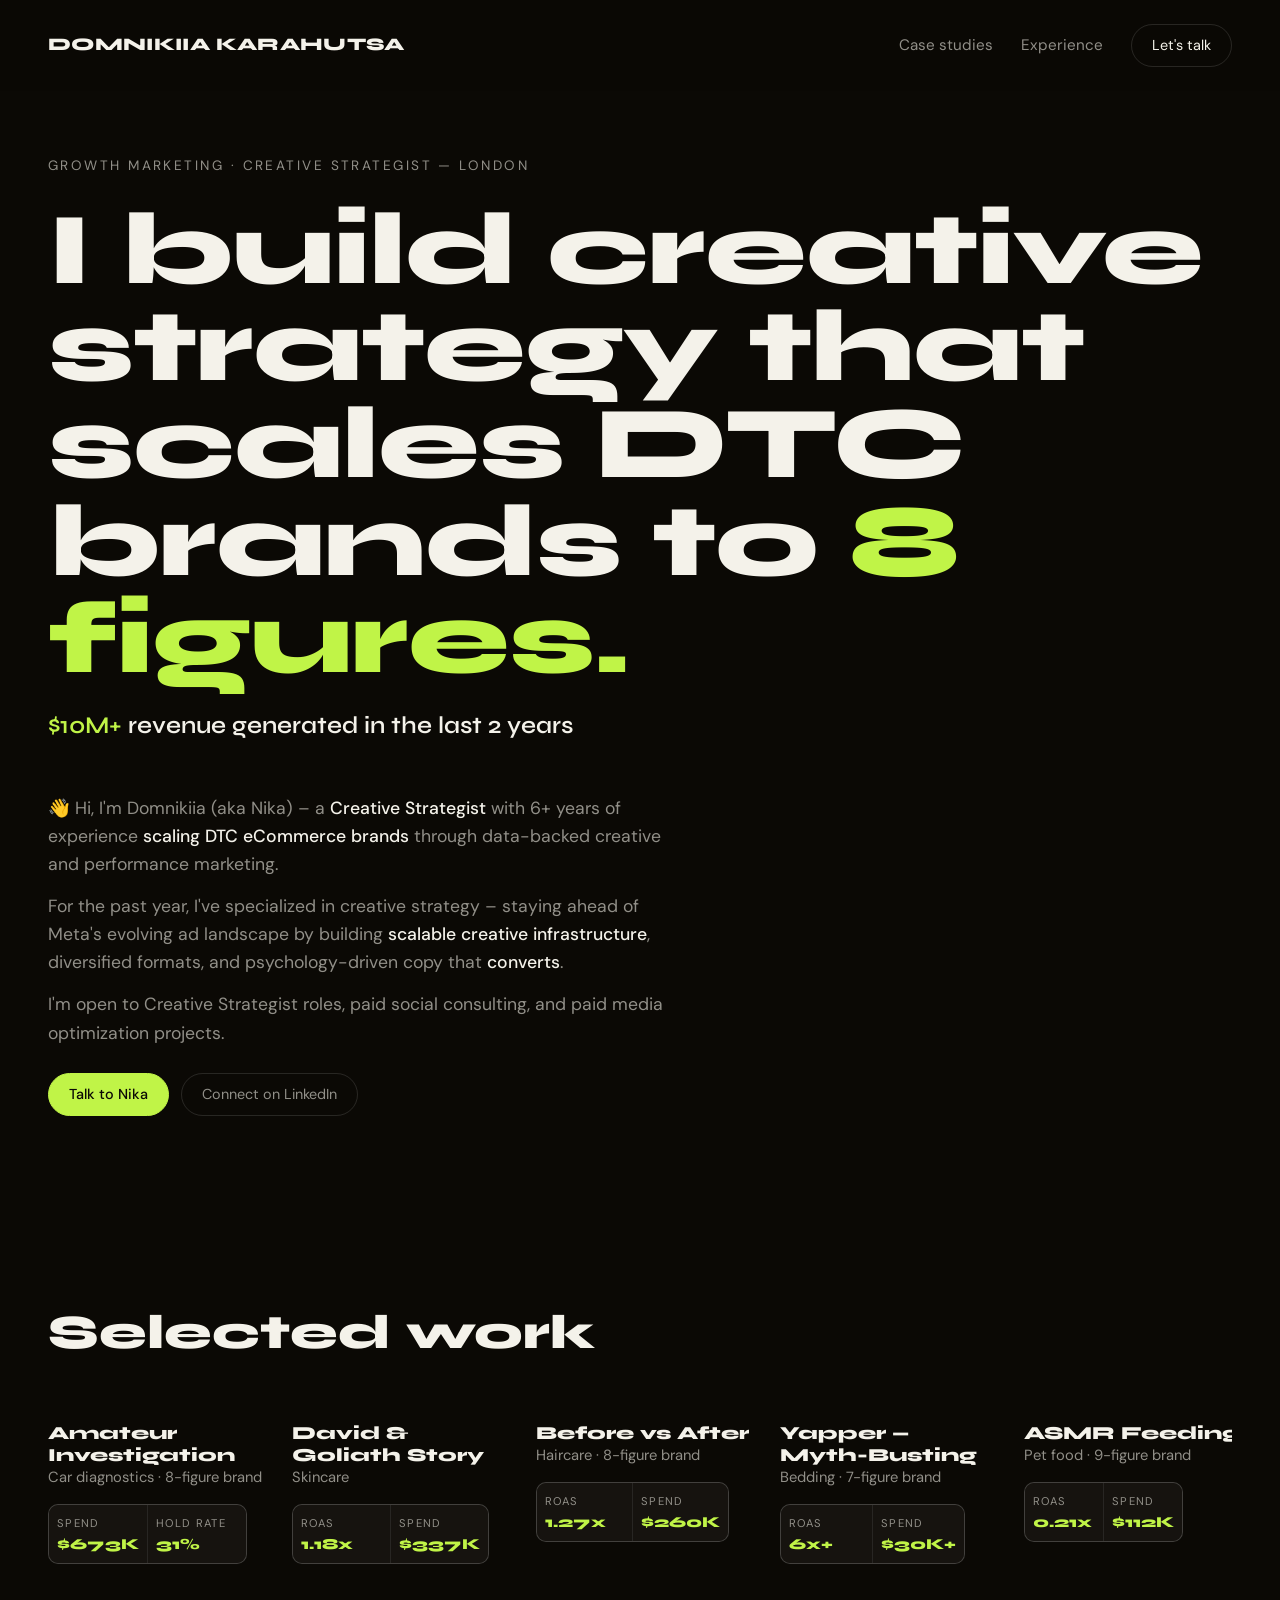
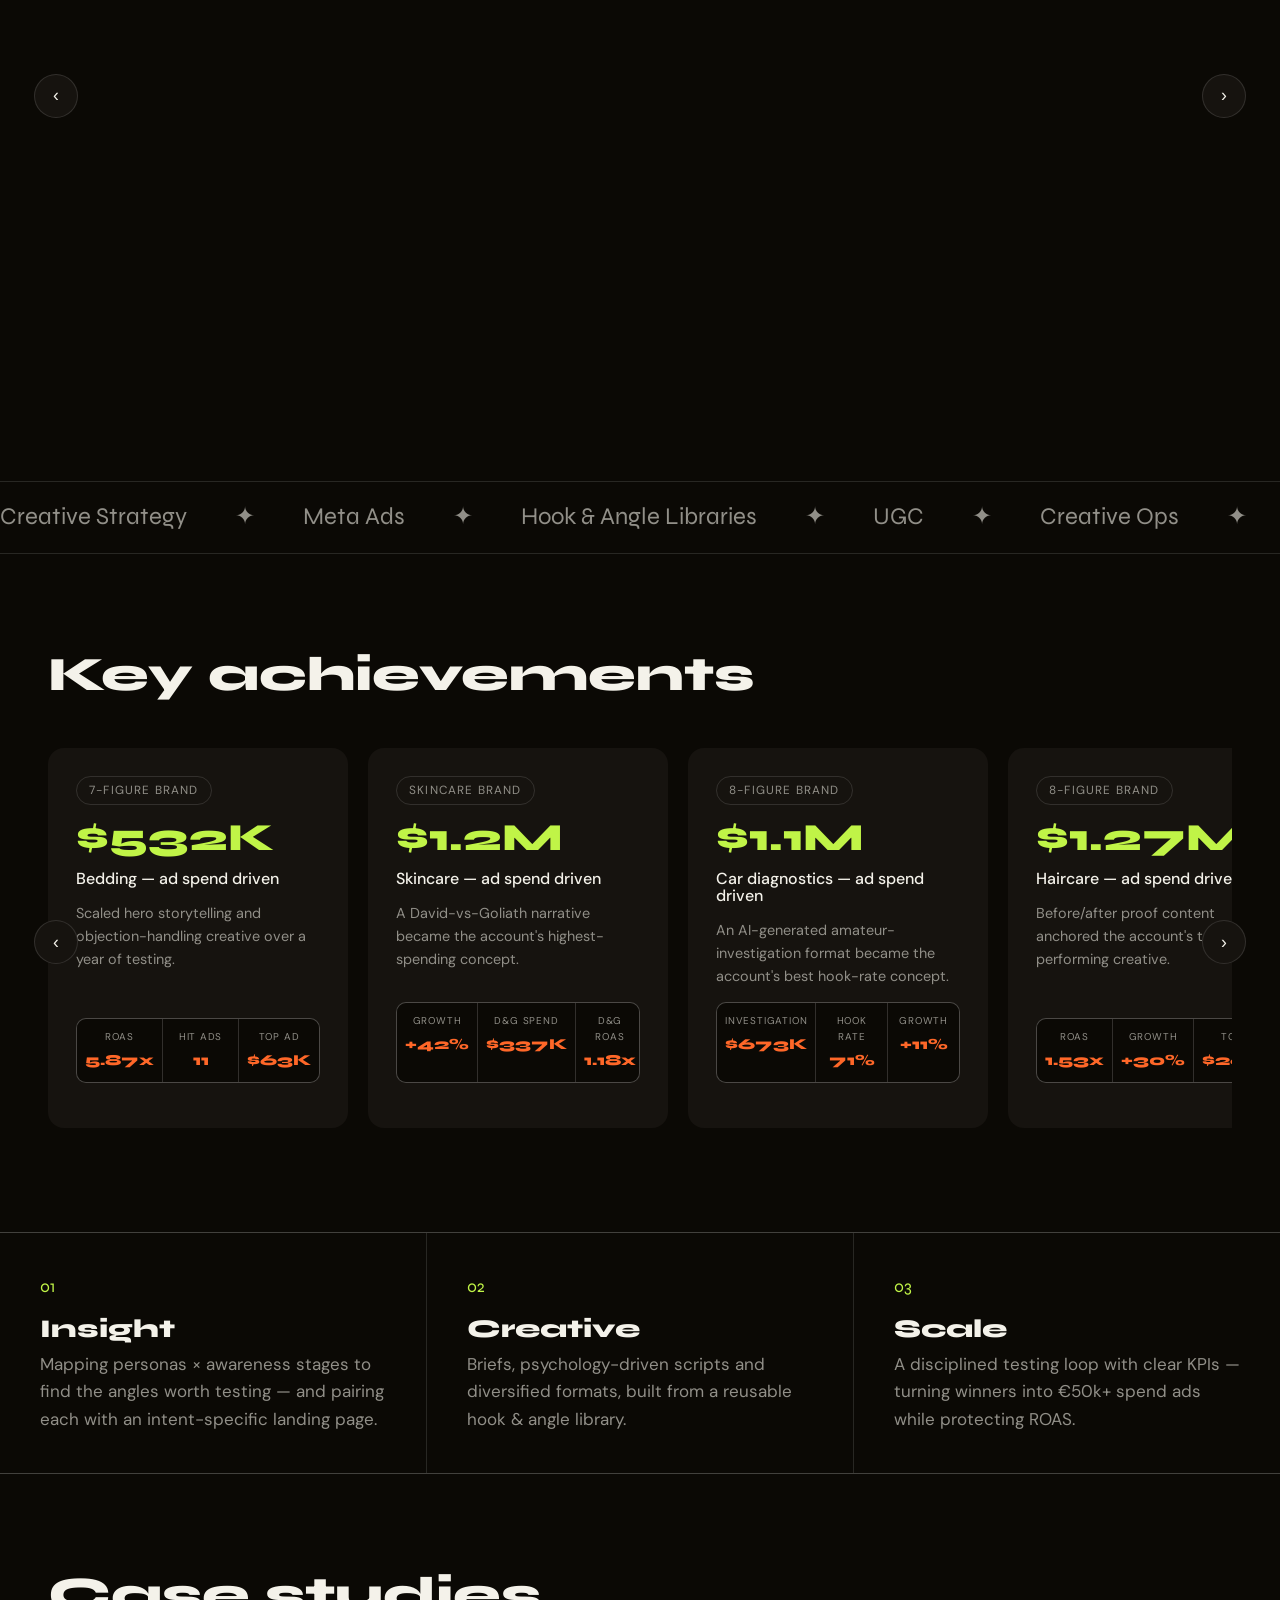
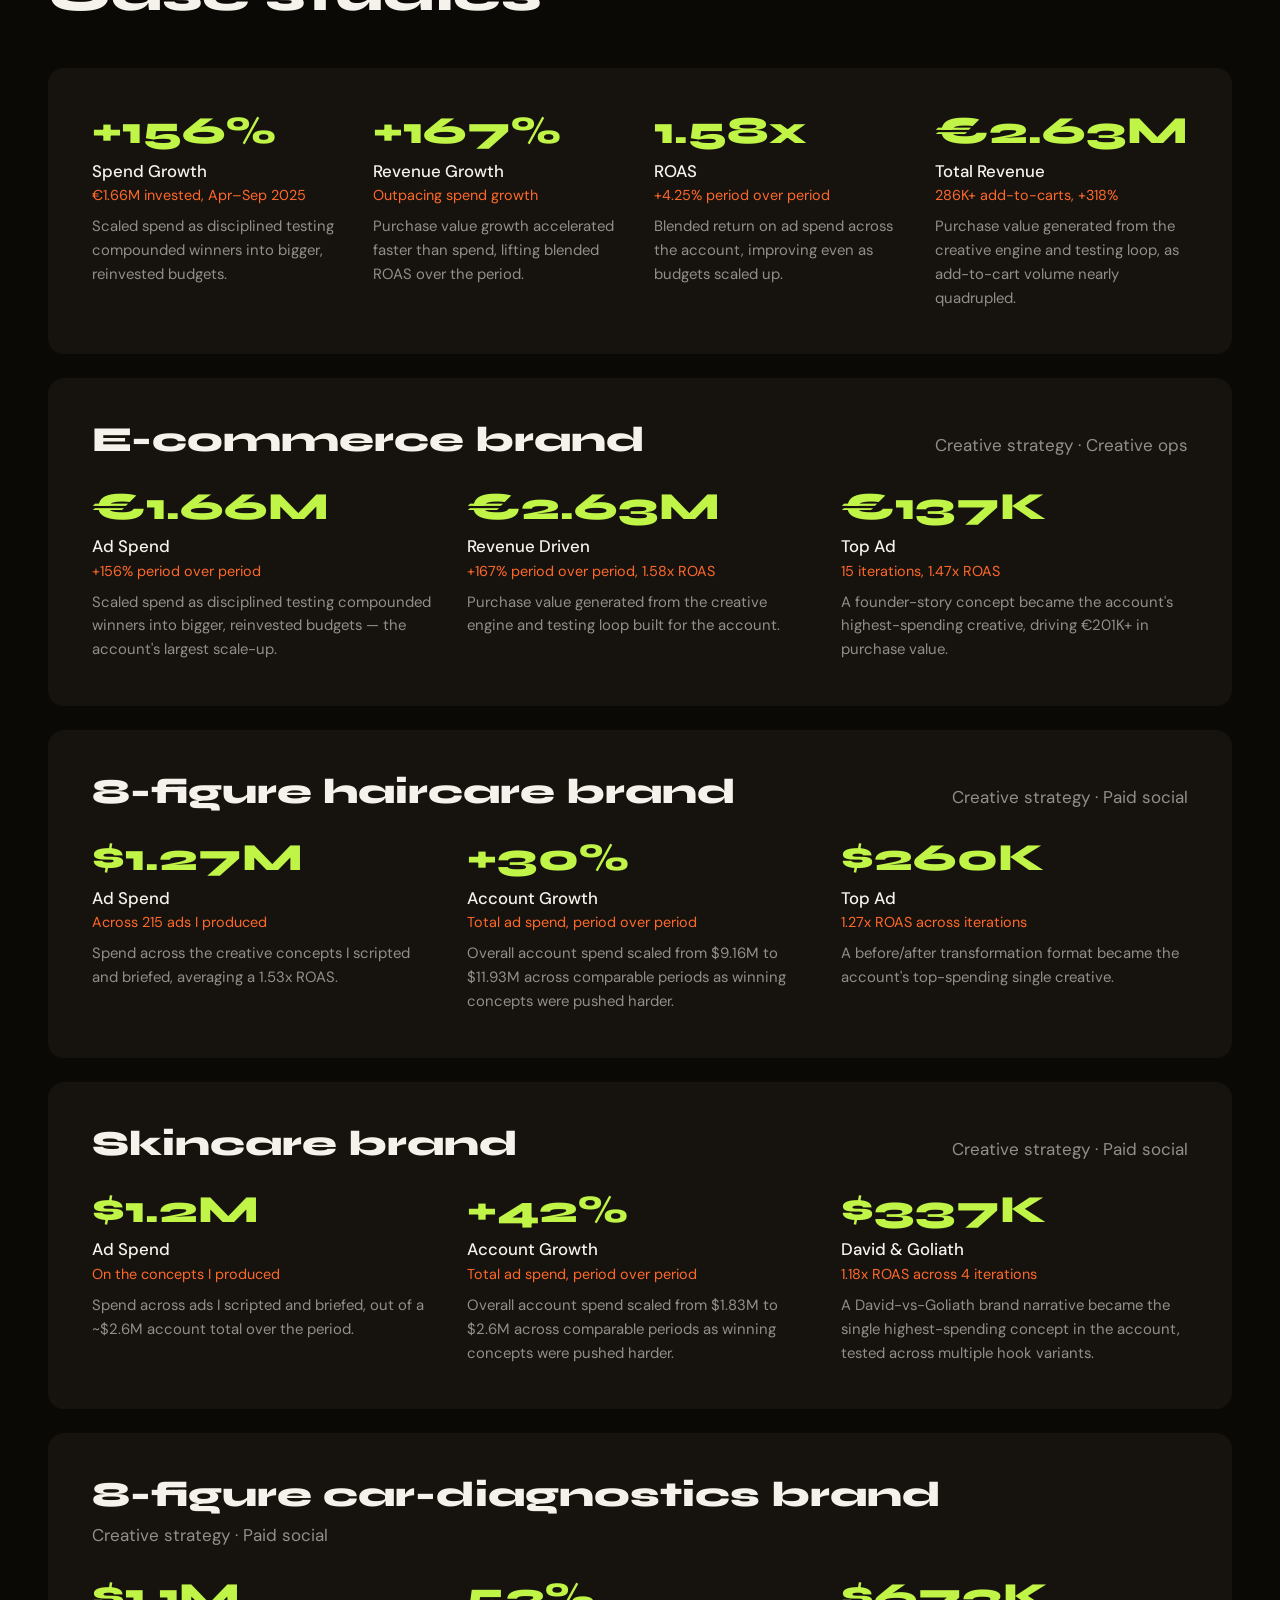
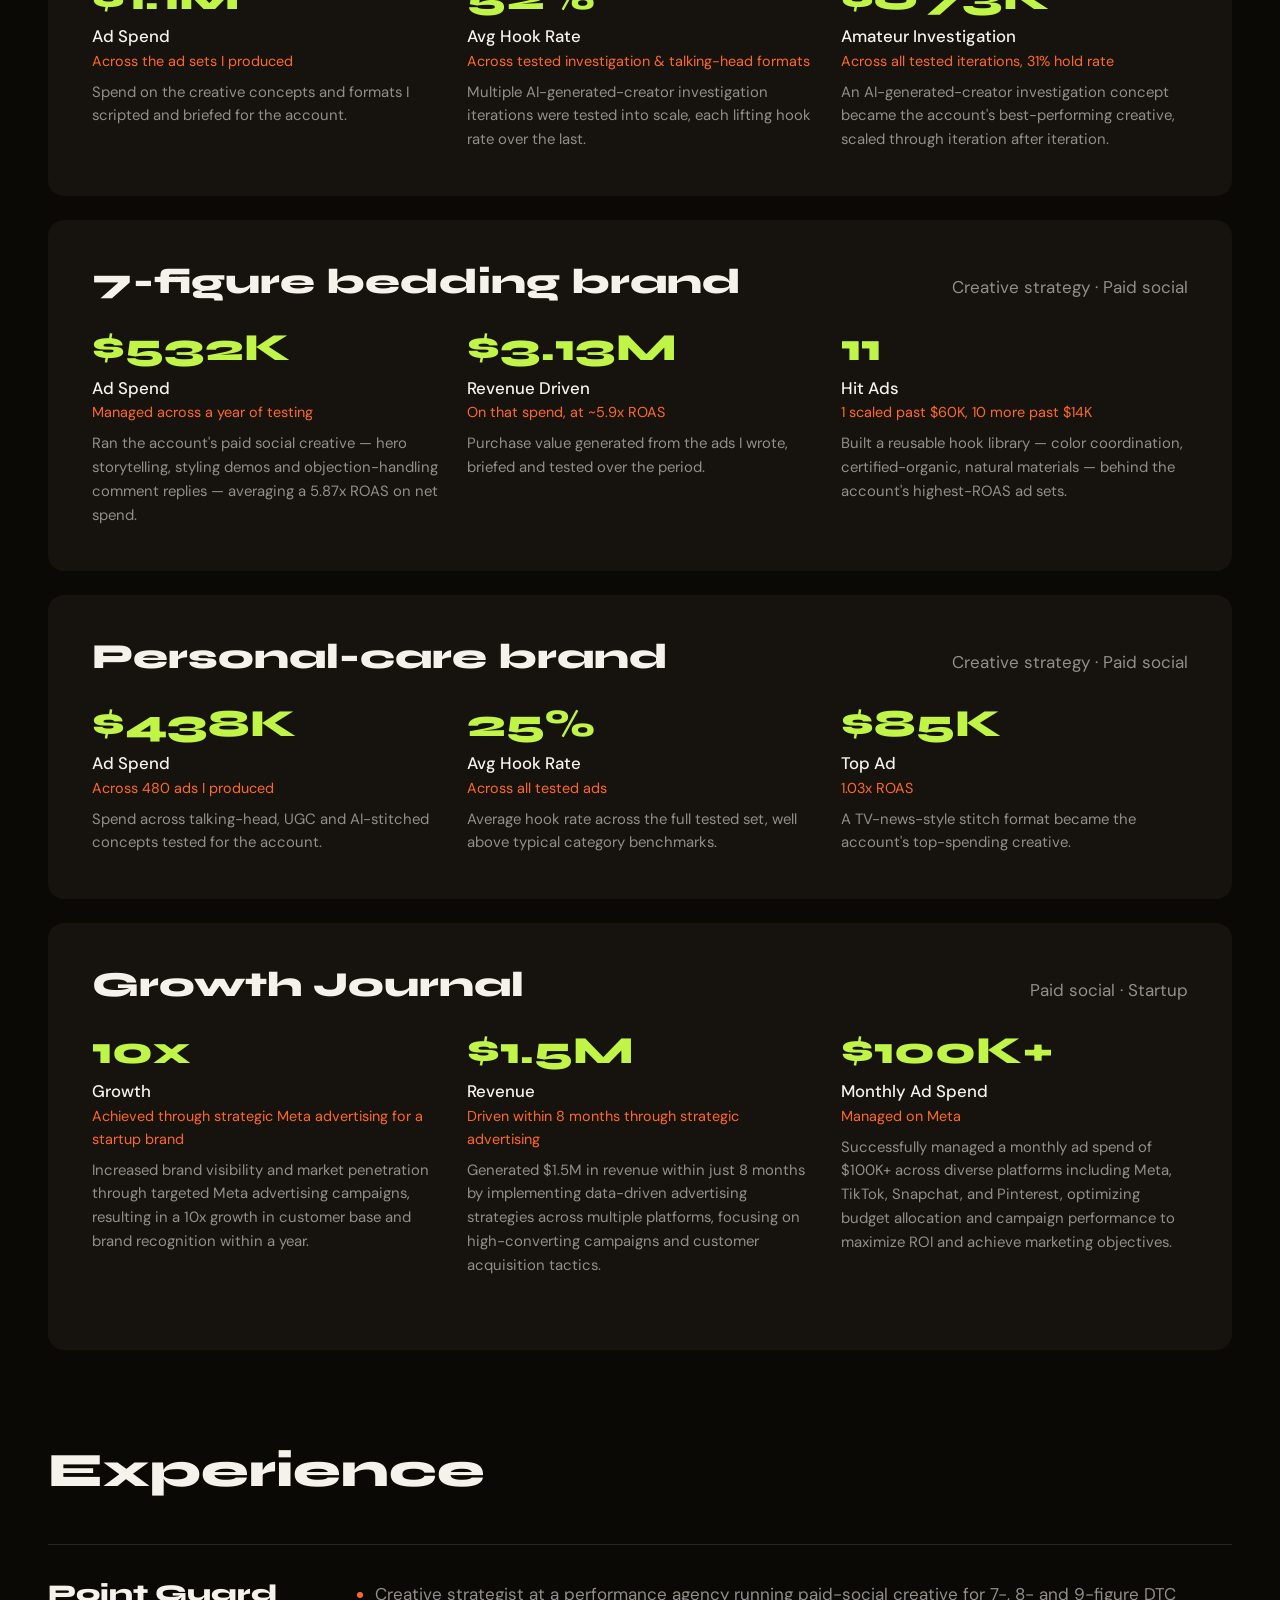
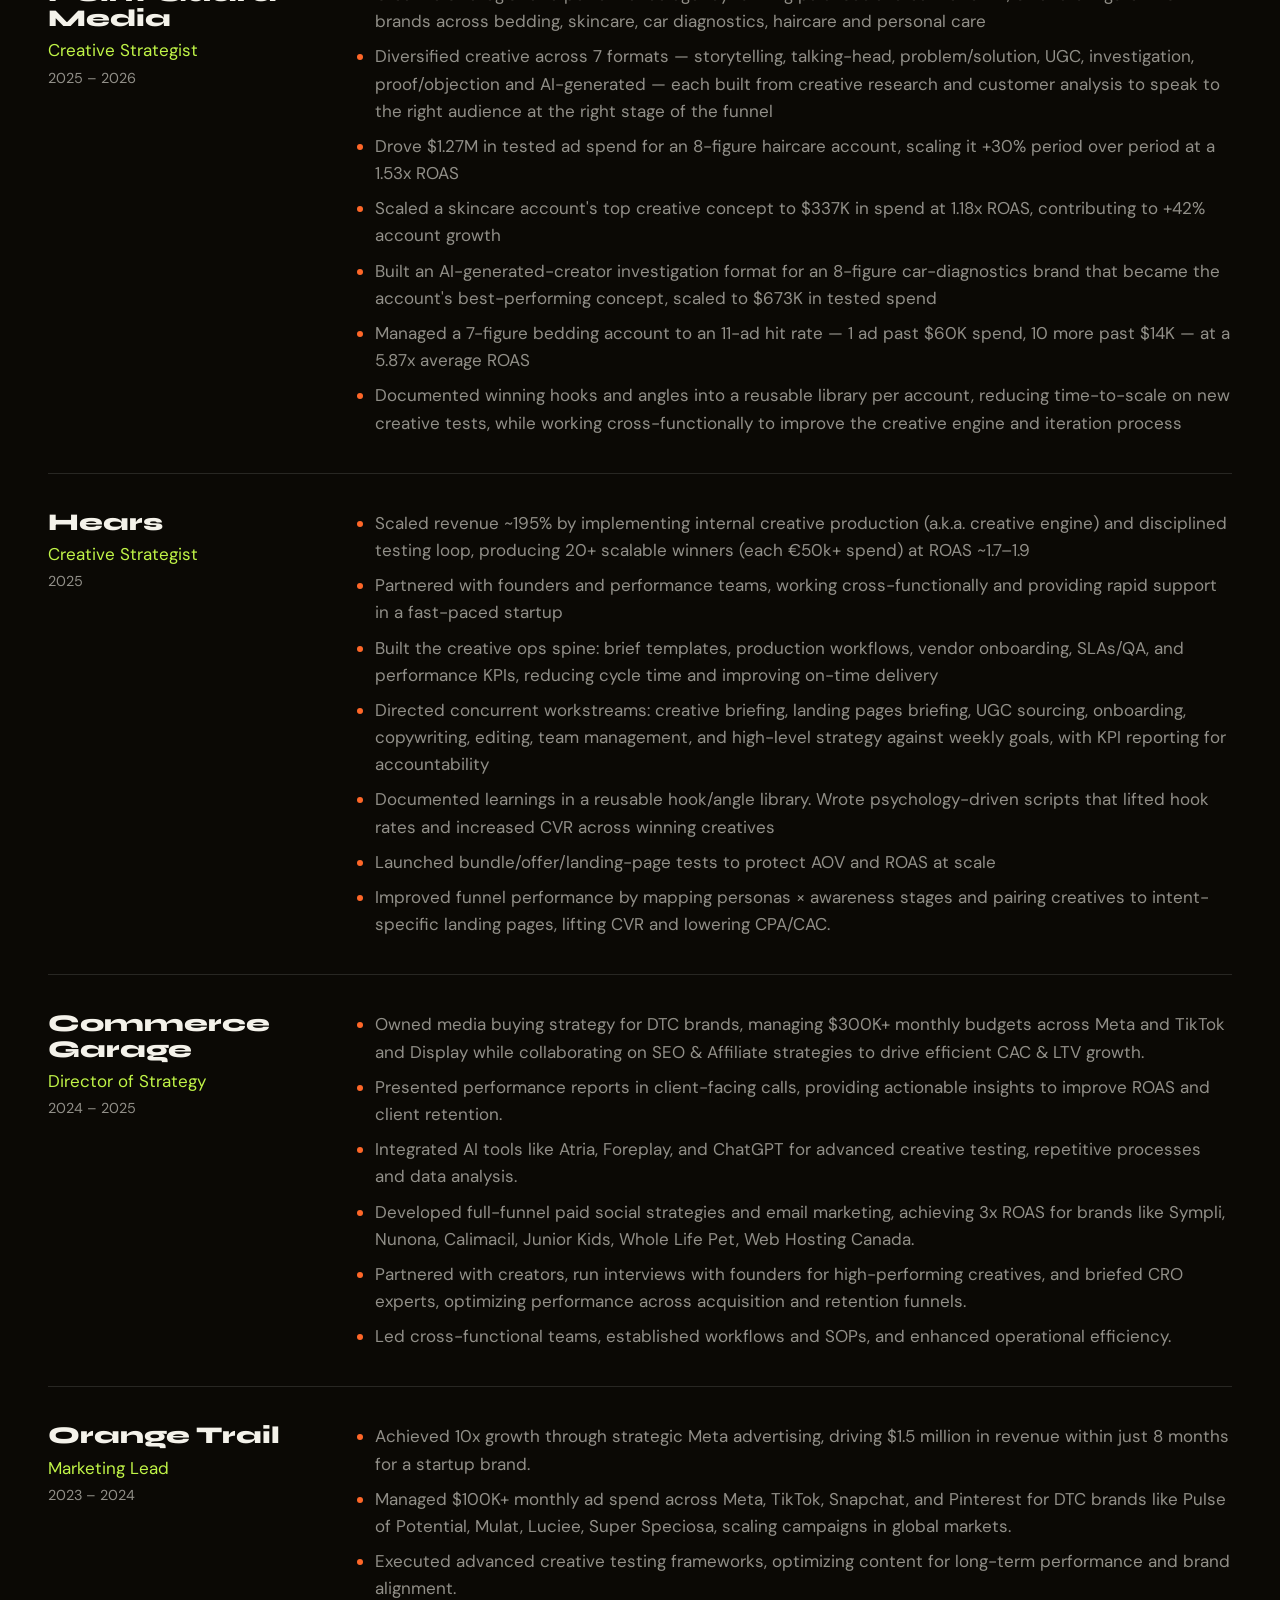
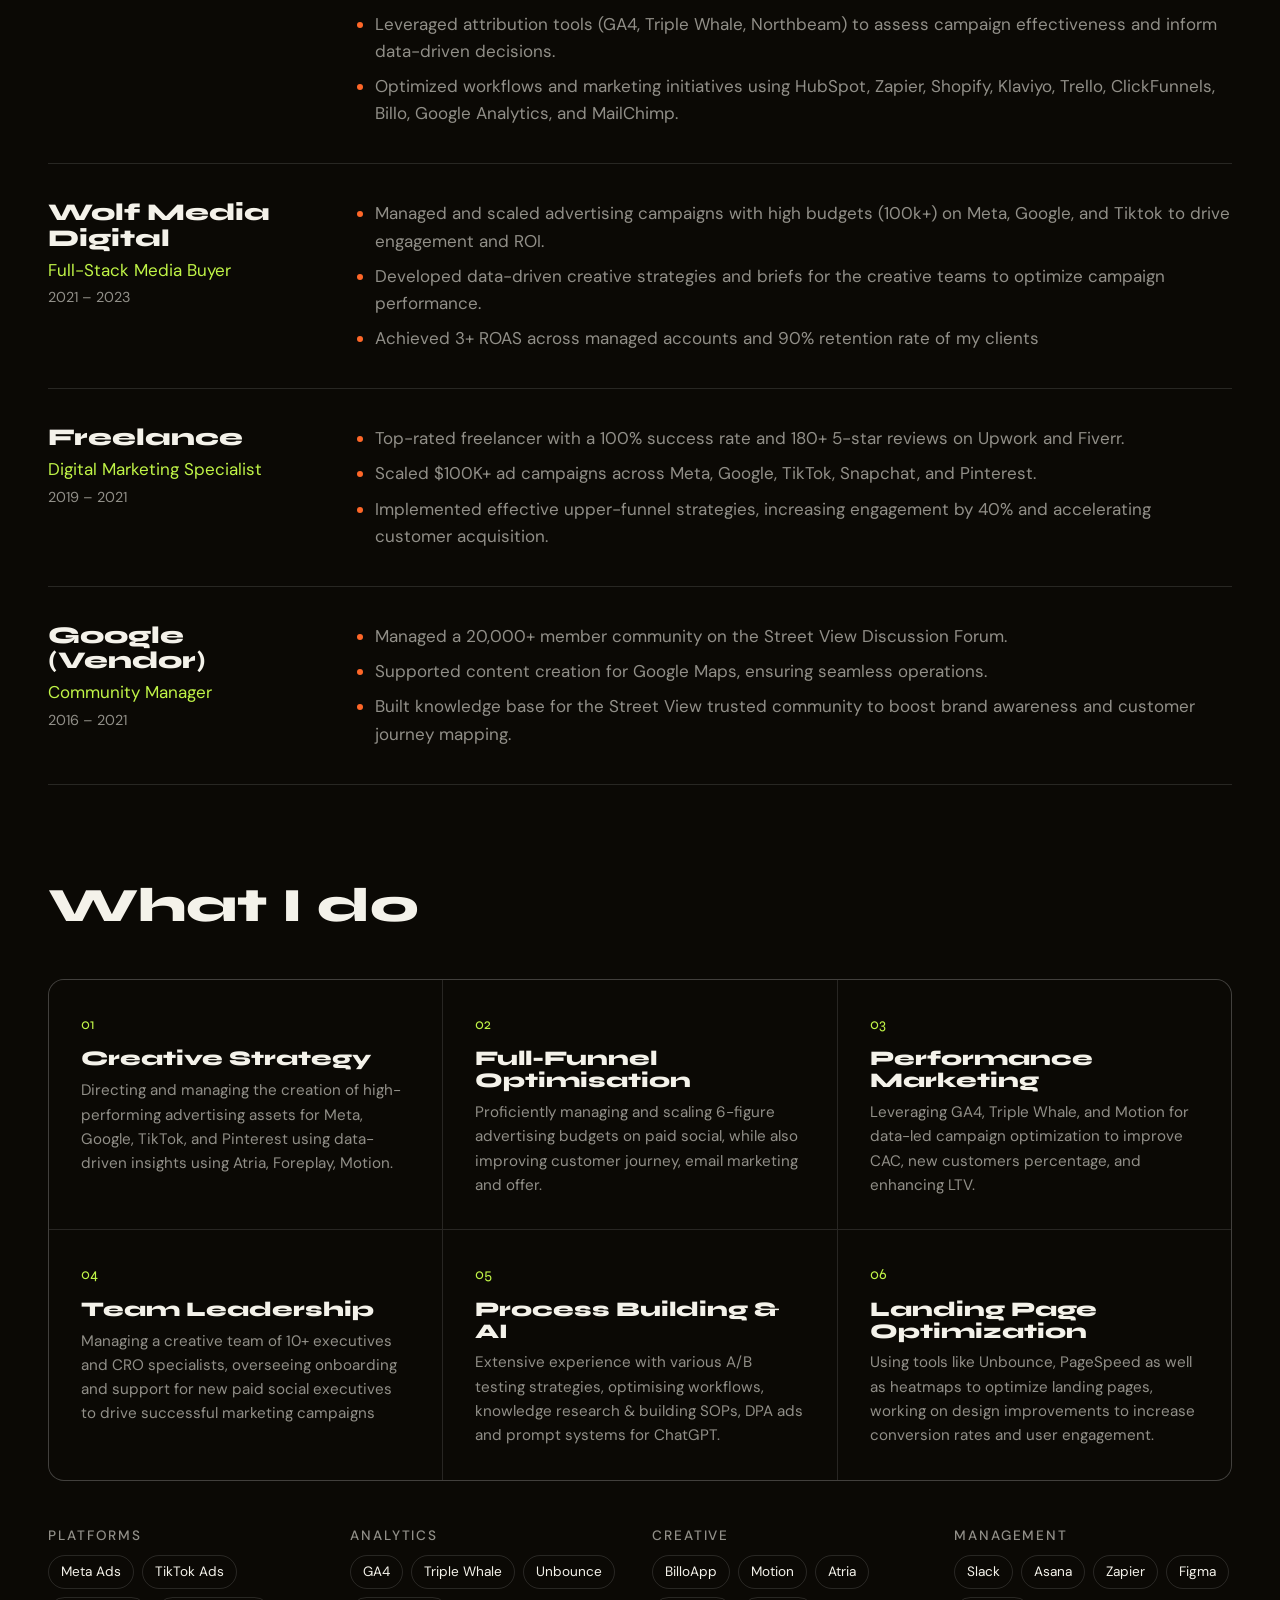
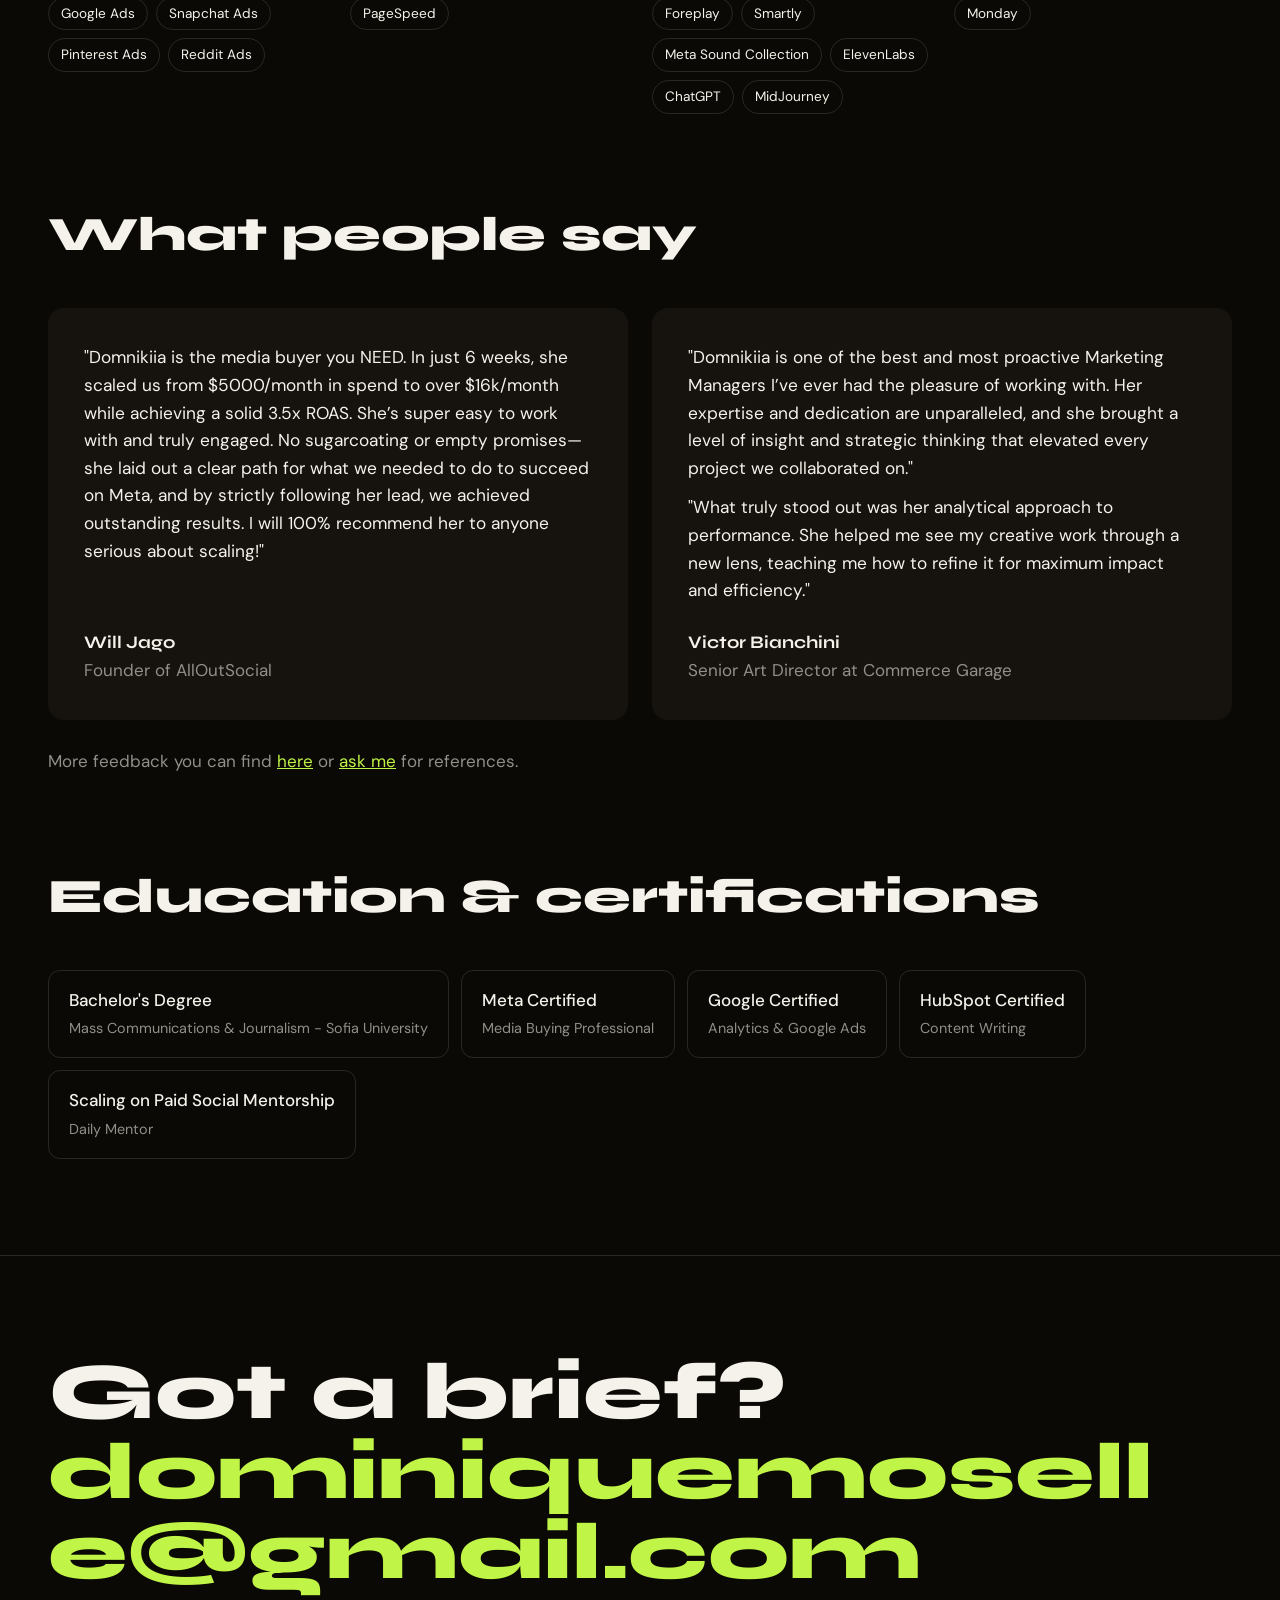
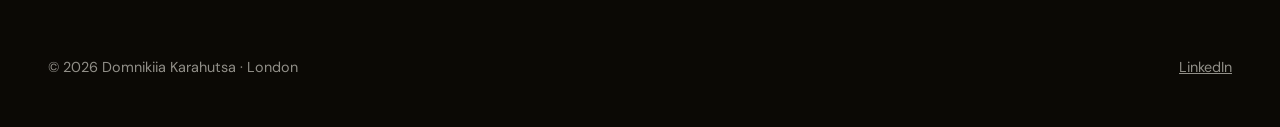
==== commit dd12cbf8: "Update hero headline: creative strategy, 8 figures, \$10M+ in 2 years Headline now leads with creati" ====
--- a/index.html
+++ b/index.html
@@ -30,7 +30,8 @@
   <!-- HERO -->
   <section class="hero wrap">
     <p class="eyebrow">Growth Marketing · Creative Strategist — London</p>
-    <h1>I build creative systems that scale DTC brands to <span class="lime">7+ figures.</span></h1>
+    <h1>I build creative strategy that scales DTC brands to <span class="lime">8 figures.</span></h1>
+    <p class="hero-stat"><span class="lime">$10M+</span> revenue generated in the last 2 years</p>
     <div class="hero-row">
       <div class="hero-intro muted">
         <p>👋 Hi, I'm Domnikiia (aka Nika) – a <b>Creative Strategist</b> with 6+ years of experience <b>scaling DTC eCommerce brands</b> through data-backed creative and performance marketing.</p>
--- a/styles.css
+++ b/styles.css
@@ -42,6 +42,7 @@
 /* Hero */
 .hero { padding-top: 64px; padding-bottom: 96px; }
 .hero h1 { max-width: 15ch; font-size: clamp(2.9rem, 8.4vw, 6.4rem); line-height: .95; letter-spacing: -.01em; }
+.hero-stat { font-family: var(--display); font-weight: 600; font-size: clamp(1.1rem, 2.2vw, 1.5rem); color: var(--fg); margin-top: 20px; }
 .hero-row { display: grid; grid-template-columns: minmax(0, 1fr) auto; gap: 48px; align-items: end; margin-top: 48px; }
 .hero-intro { max-width: 640px; font-size: 1.1rem; display: grid; gap: 14px; }
 .hero-intro b { color: var(--fg); font-weight: 500; }
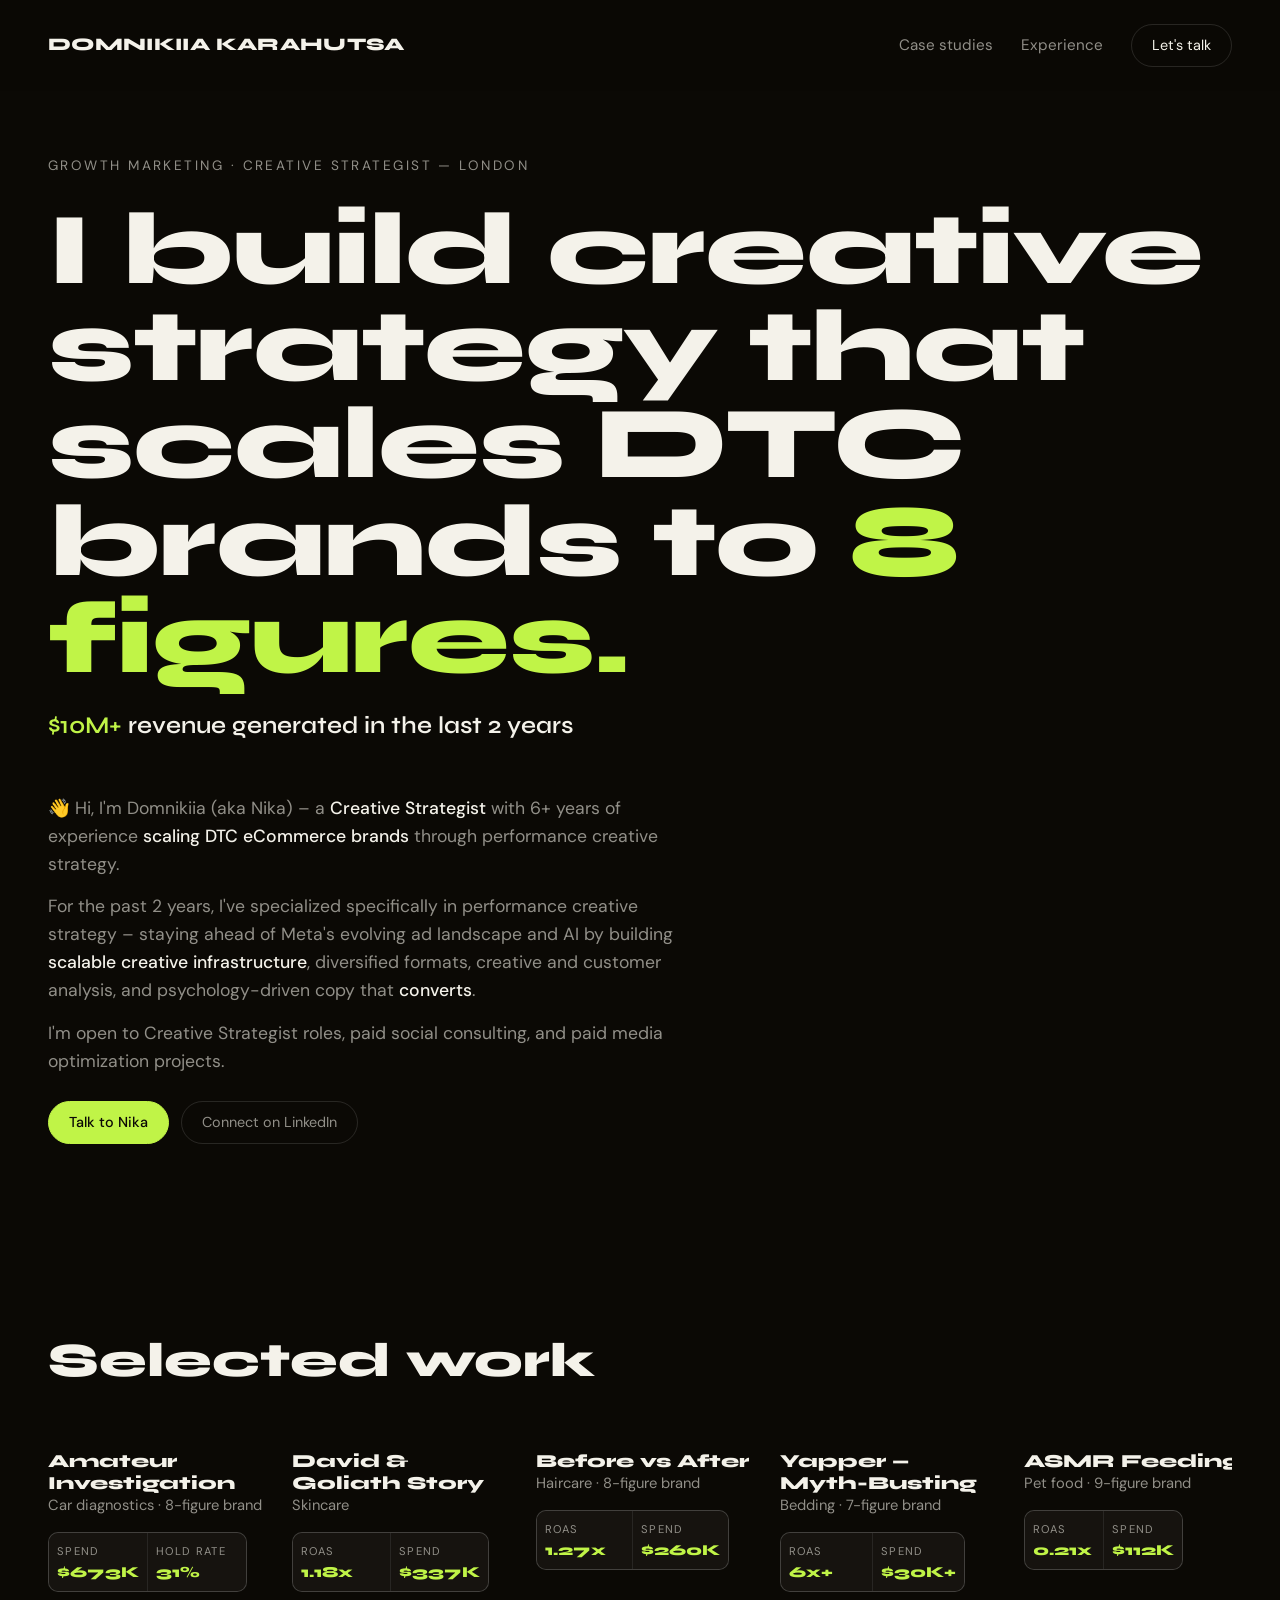
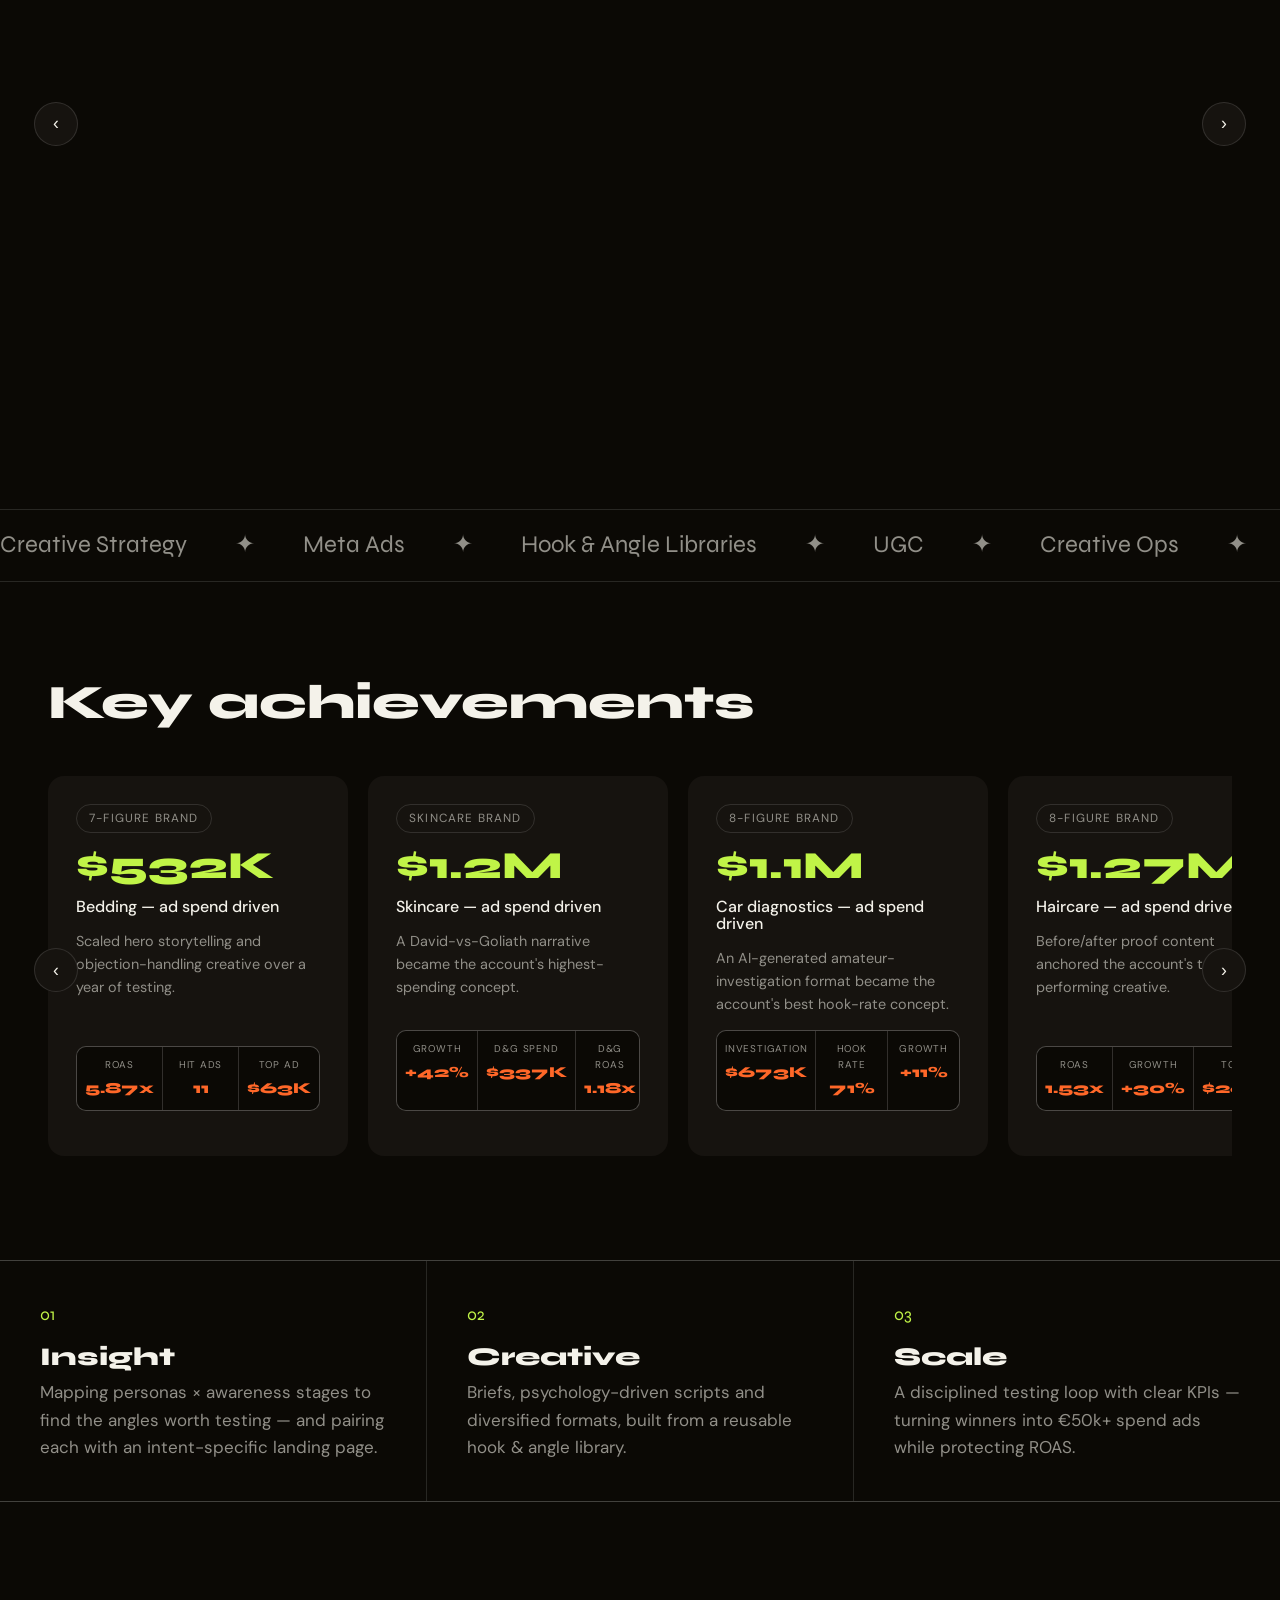
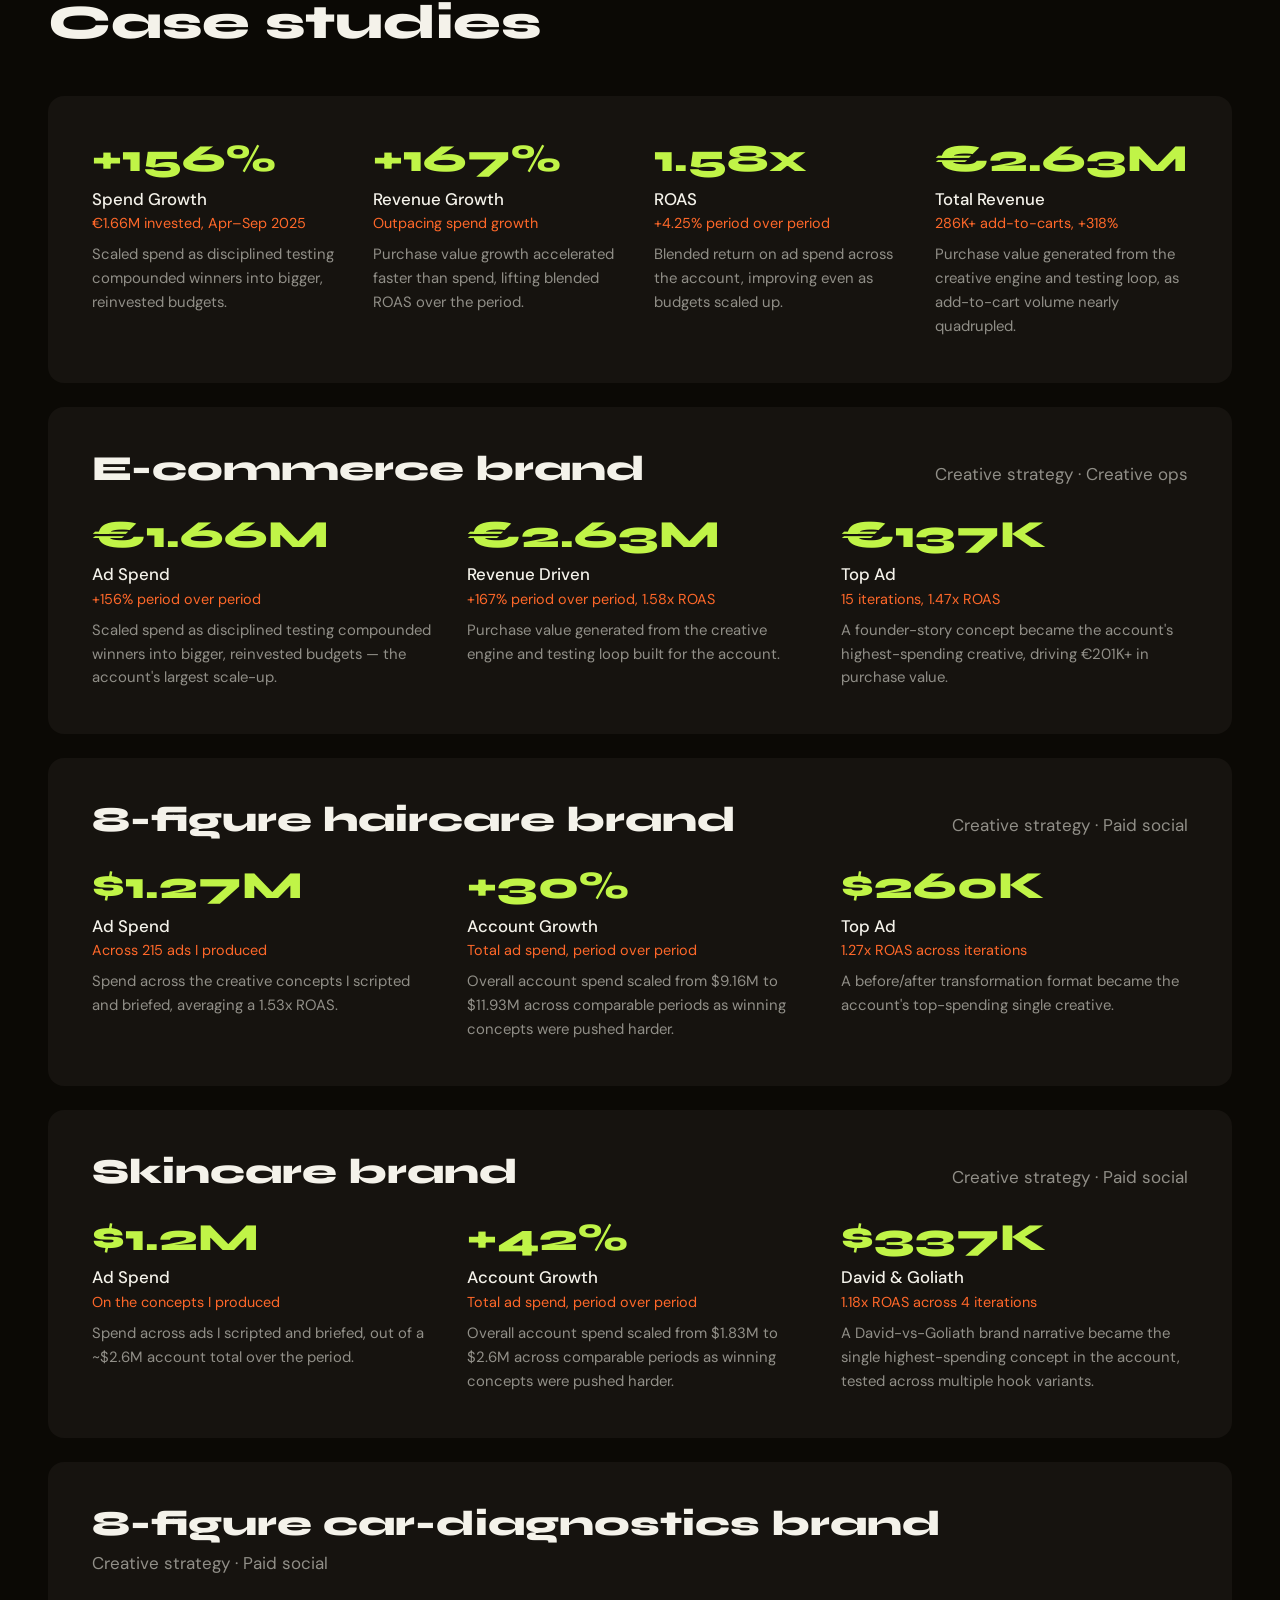
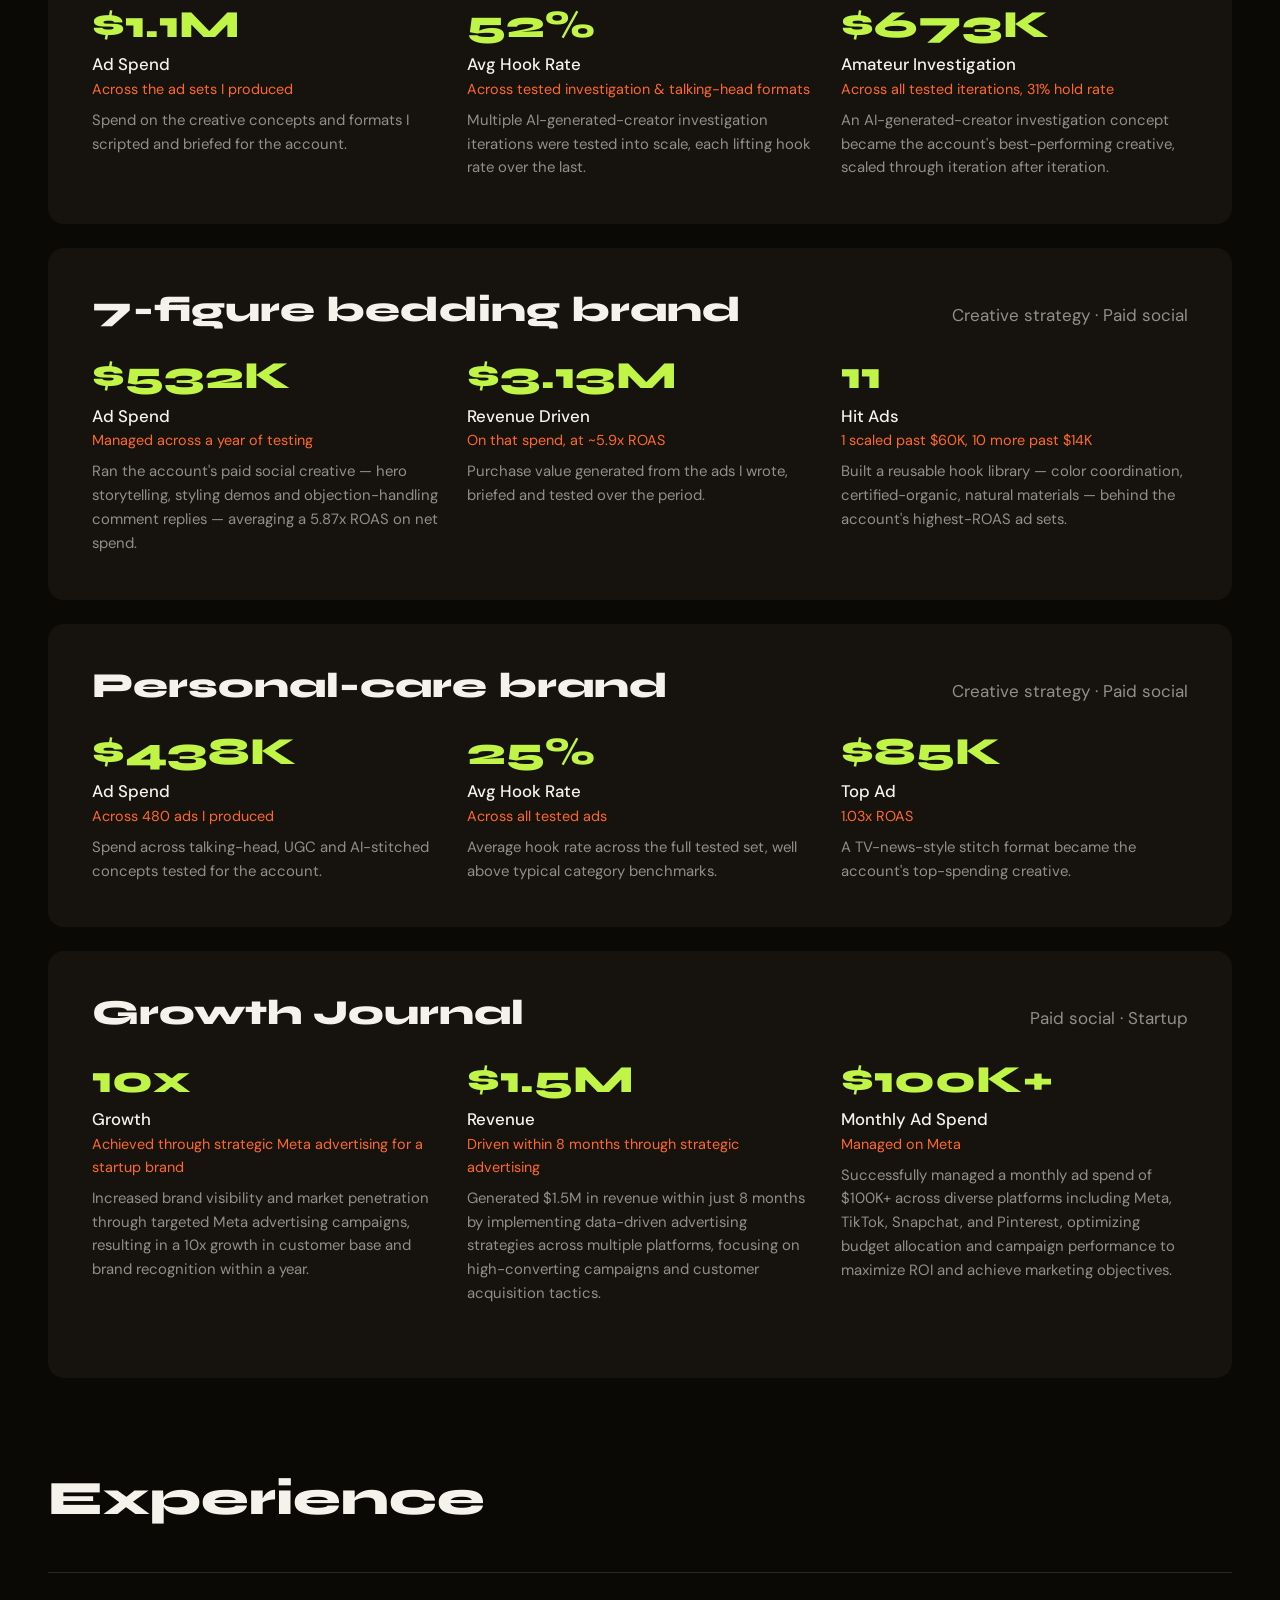
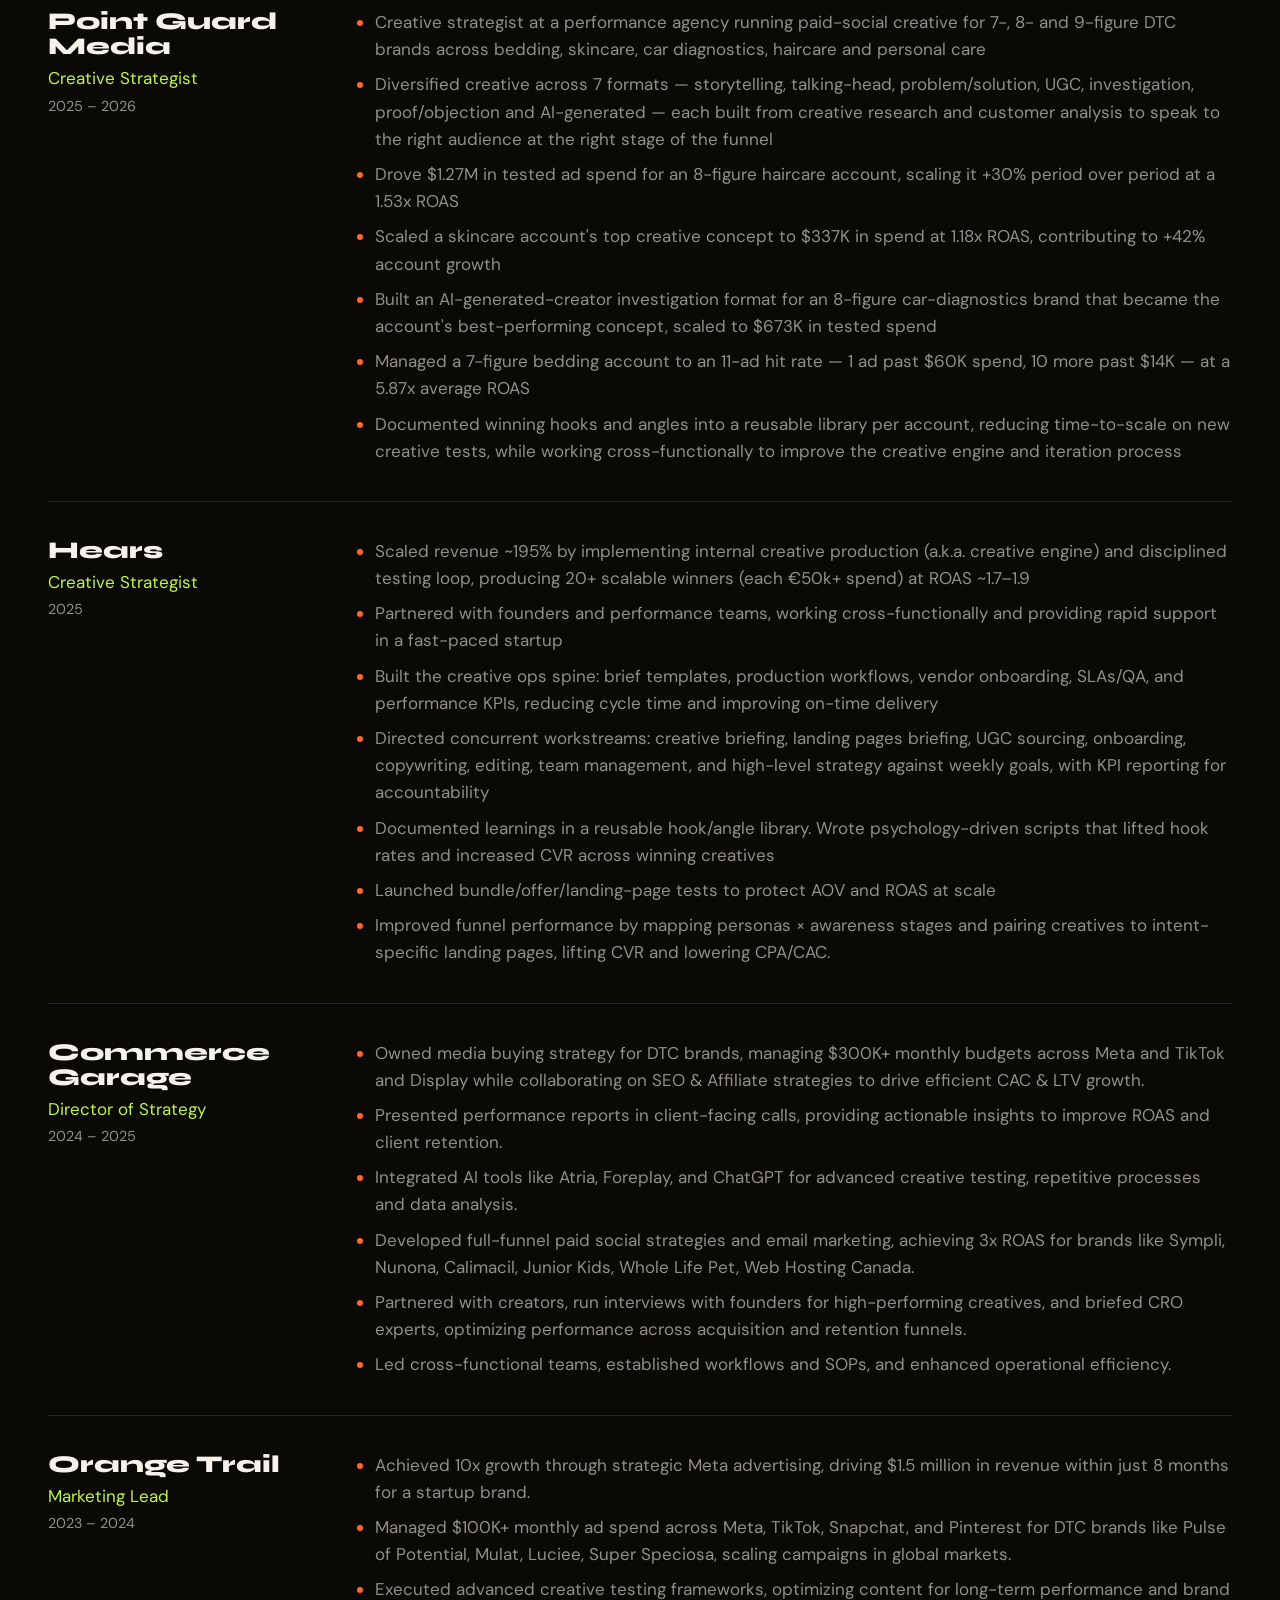
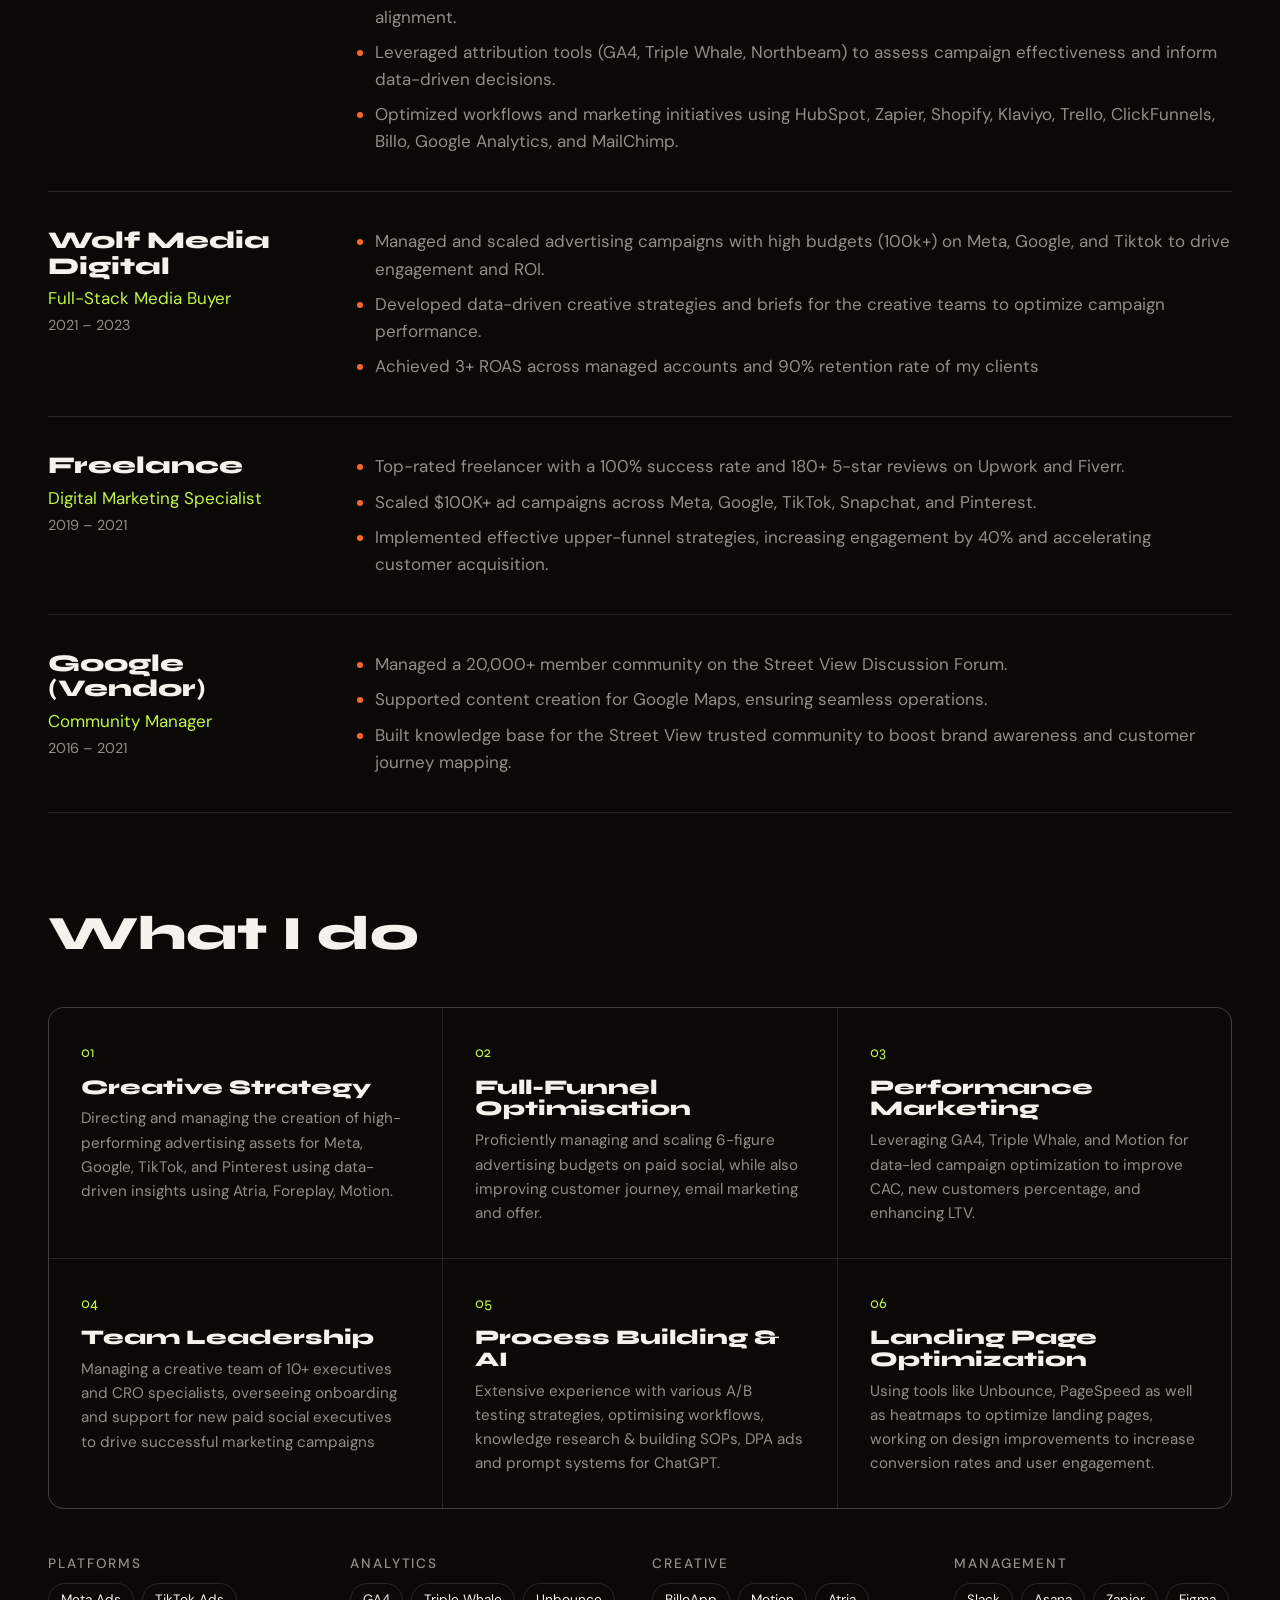
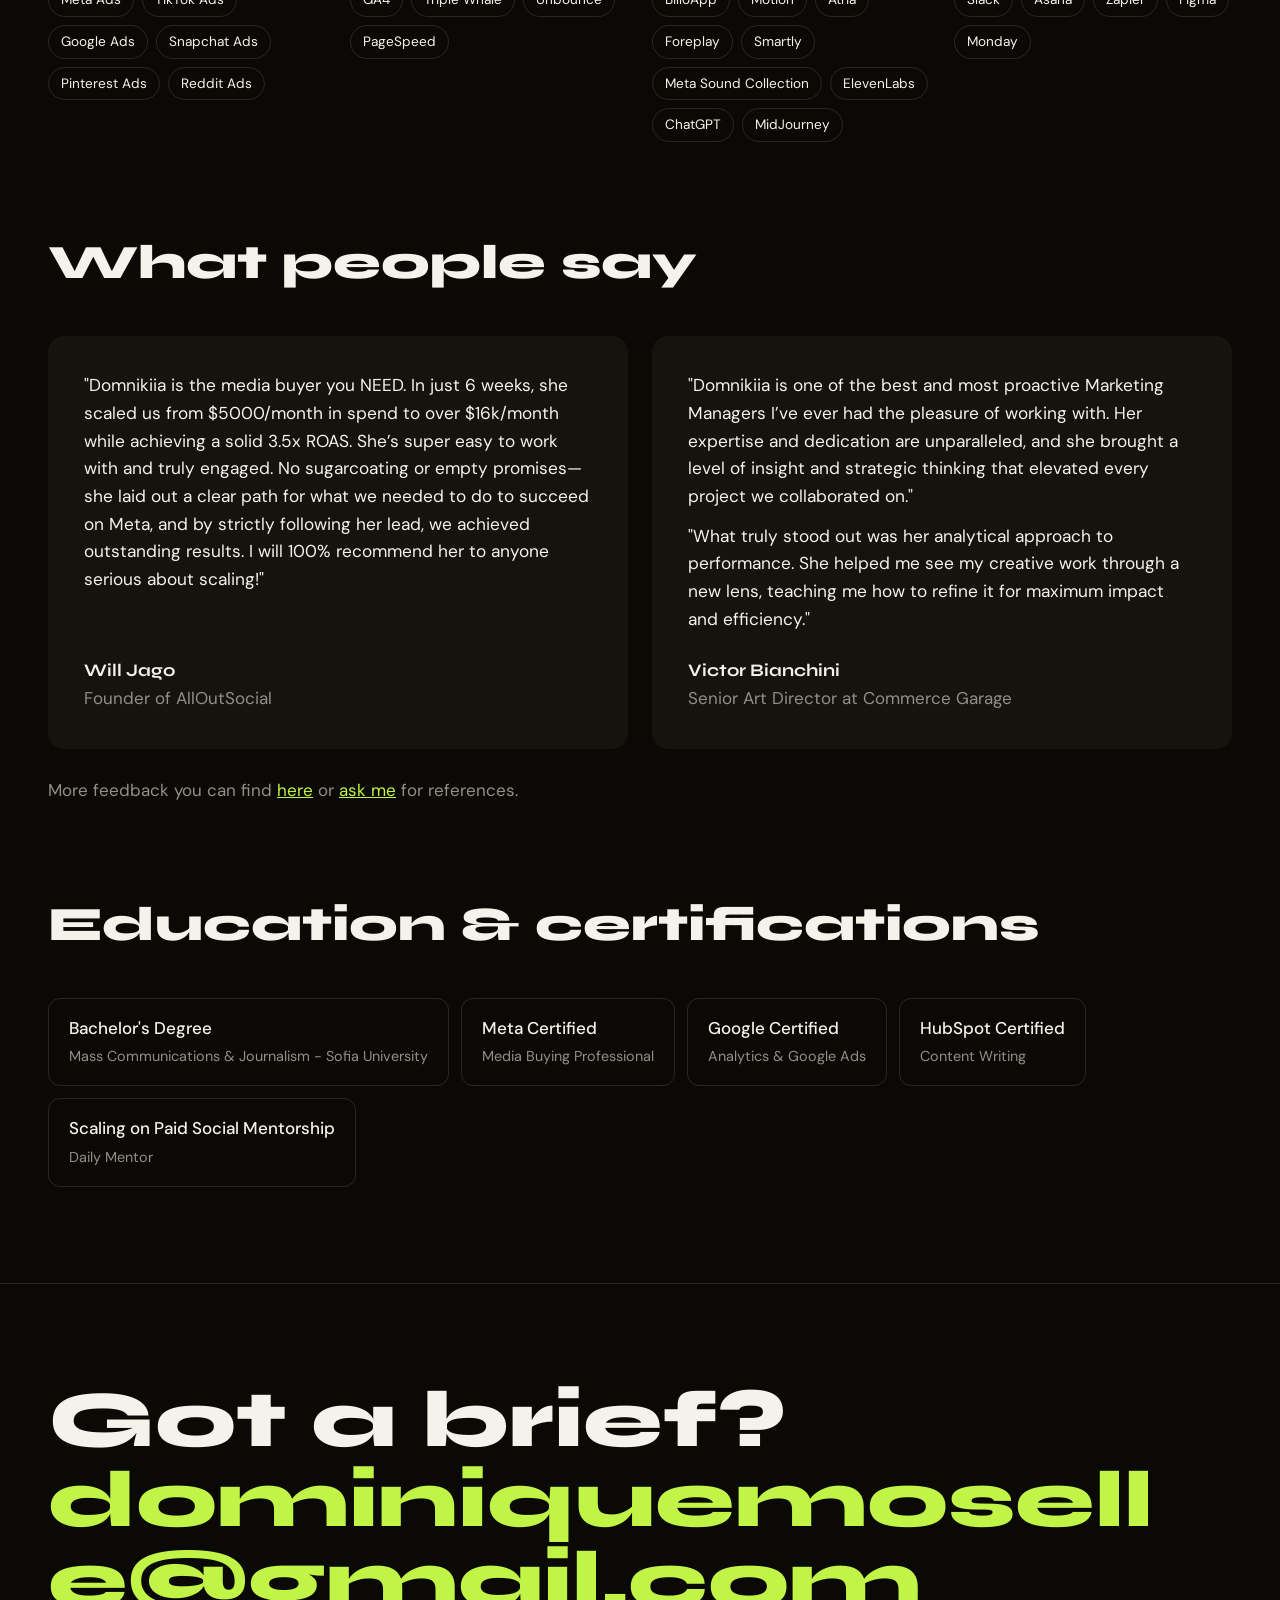
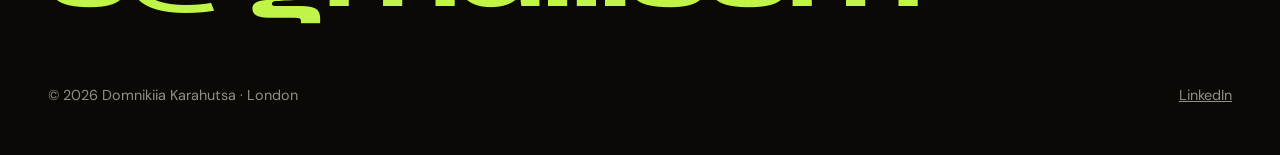
==== commit a4c2fd22: "Sharpen hero bio: performance creative strategy, AI, 2 years Co-Authored-By: Claude Sonnet 5 <norepl" ====
--- a/index.html
+++ b/index.html
@@ -34,8 +34,8 @@
     <p class="hero-stat"><span class="lime">$10M+</span> revenue generated in the last 2 years</p>
     <div class="hero-row">
       <div class="hero-intro muted">
-        <p>👋 Hi, I'm Domnikiia (aka Nika) – a <b>Creative Strategist</b> with 6+ years of experience <b>scaling DTC eCommerce brands</b> through data-backed creative and performance marketing.</p>
-        <p>For the past year, I've specialized in creative strategy – staying ahead of Meta's evolving ad landscape by building <b>scalable creative infrastructure</b>, diversified formats, and psychology-driven copy that <b>converts</b>.</p>
+        <p>👋 Hi, I'm Domnikiia (aka Nika) – a <b>Creative Strategist</b> with 6+ years of experience <b>scaling DTC eCommerce brands</b> through performance creative strategy.</p>
+        <p>For the past 2 years, I've specialized specifically in performance creative strategy – staying ahead of Meta's evolving ad landscape and AI by building <b>scalable creative infrastructure</b>, diversified formats, creative and customer analysis, and psychology-driven copy that <b>converts</b>.</p>
         <p>I'm open to Creative Strategist roles, paid social consulting, and paid media optimization projects.</p>
         <div class="hero-cta">
           <a class="pill solid" href="https://calendar.app.google/YEVUSREVn8VdLCua9" target="_blank" rel="noopener">Talk to Nika</a>
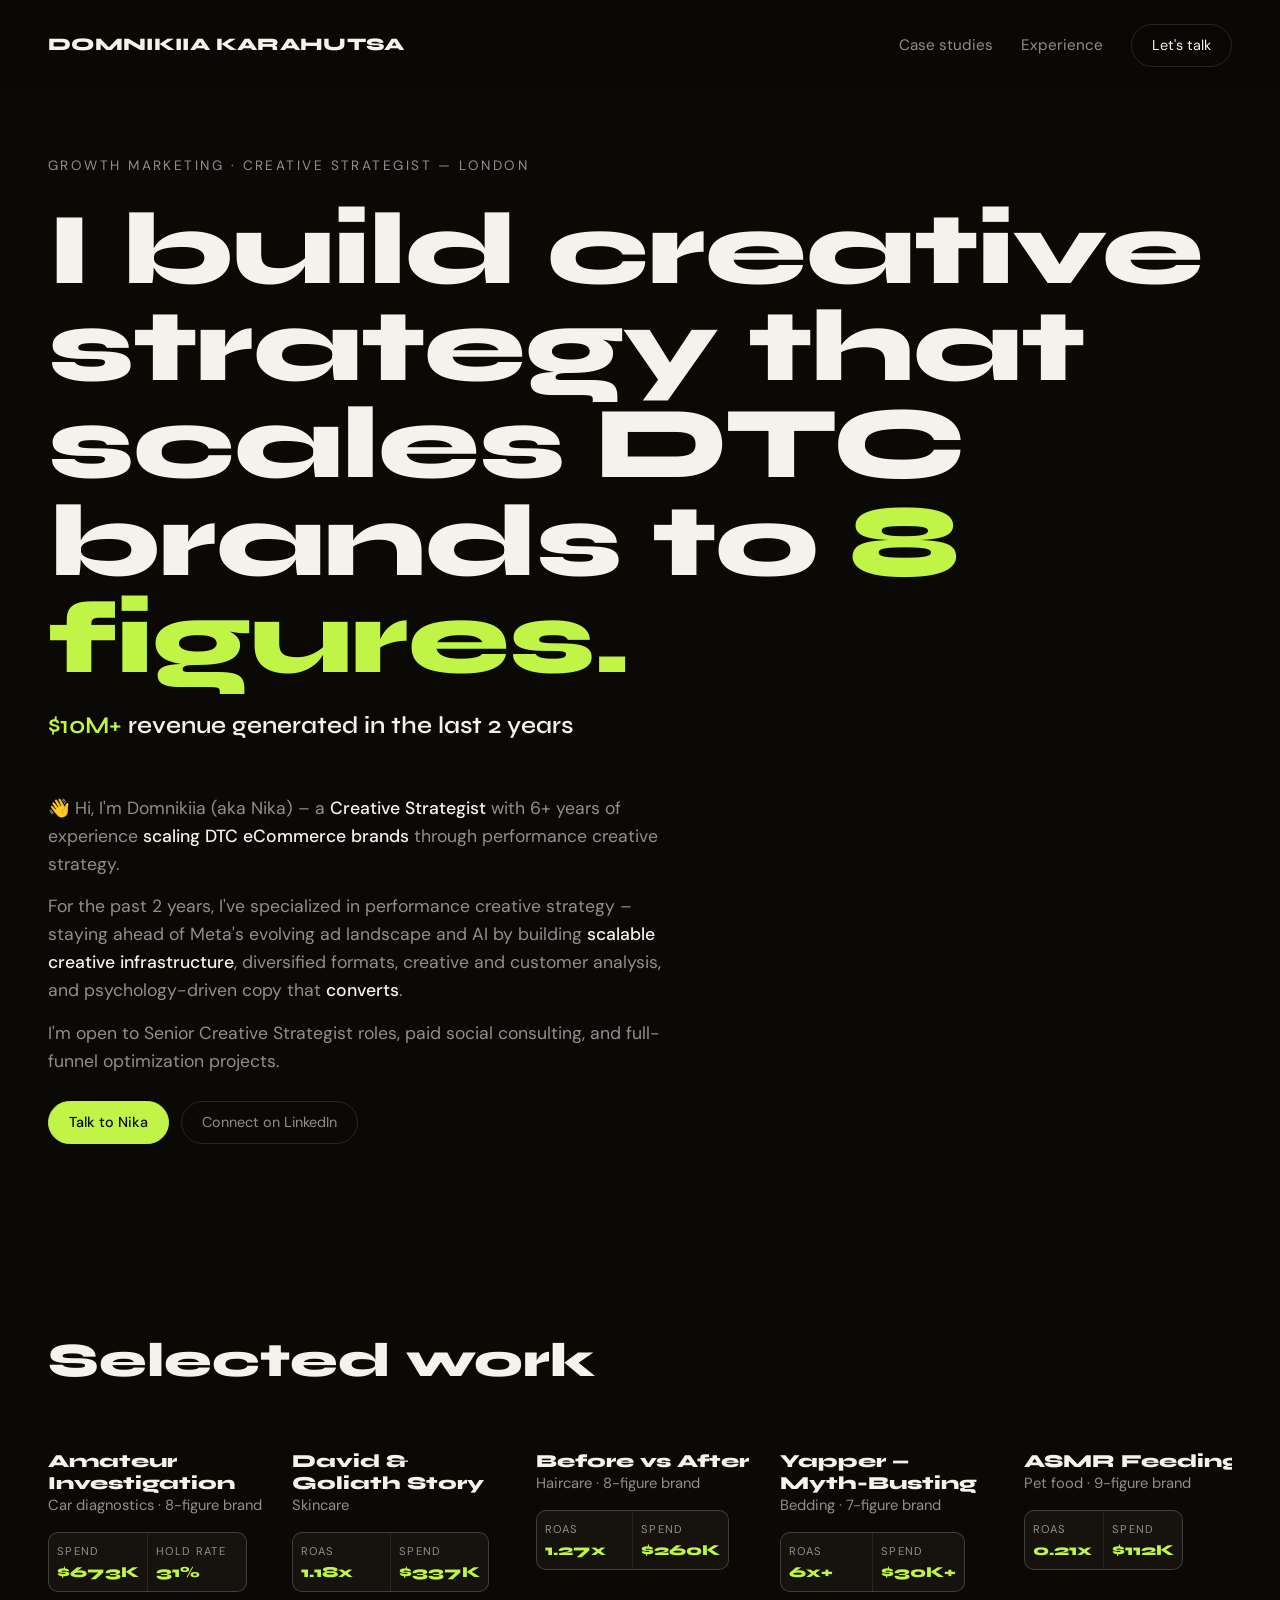
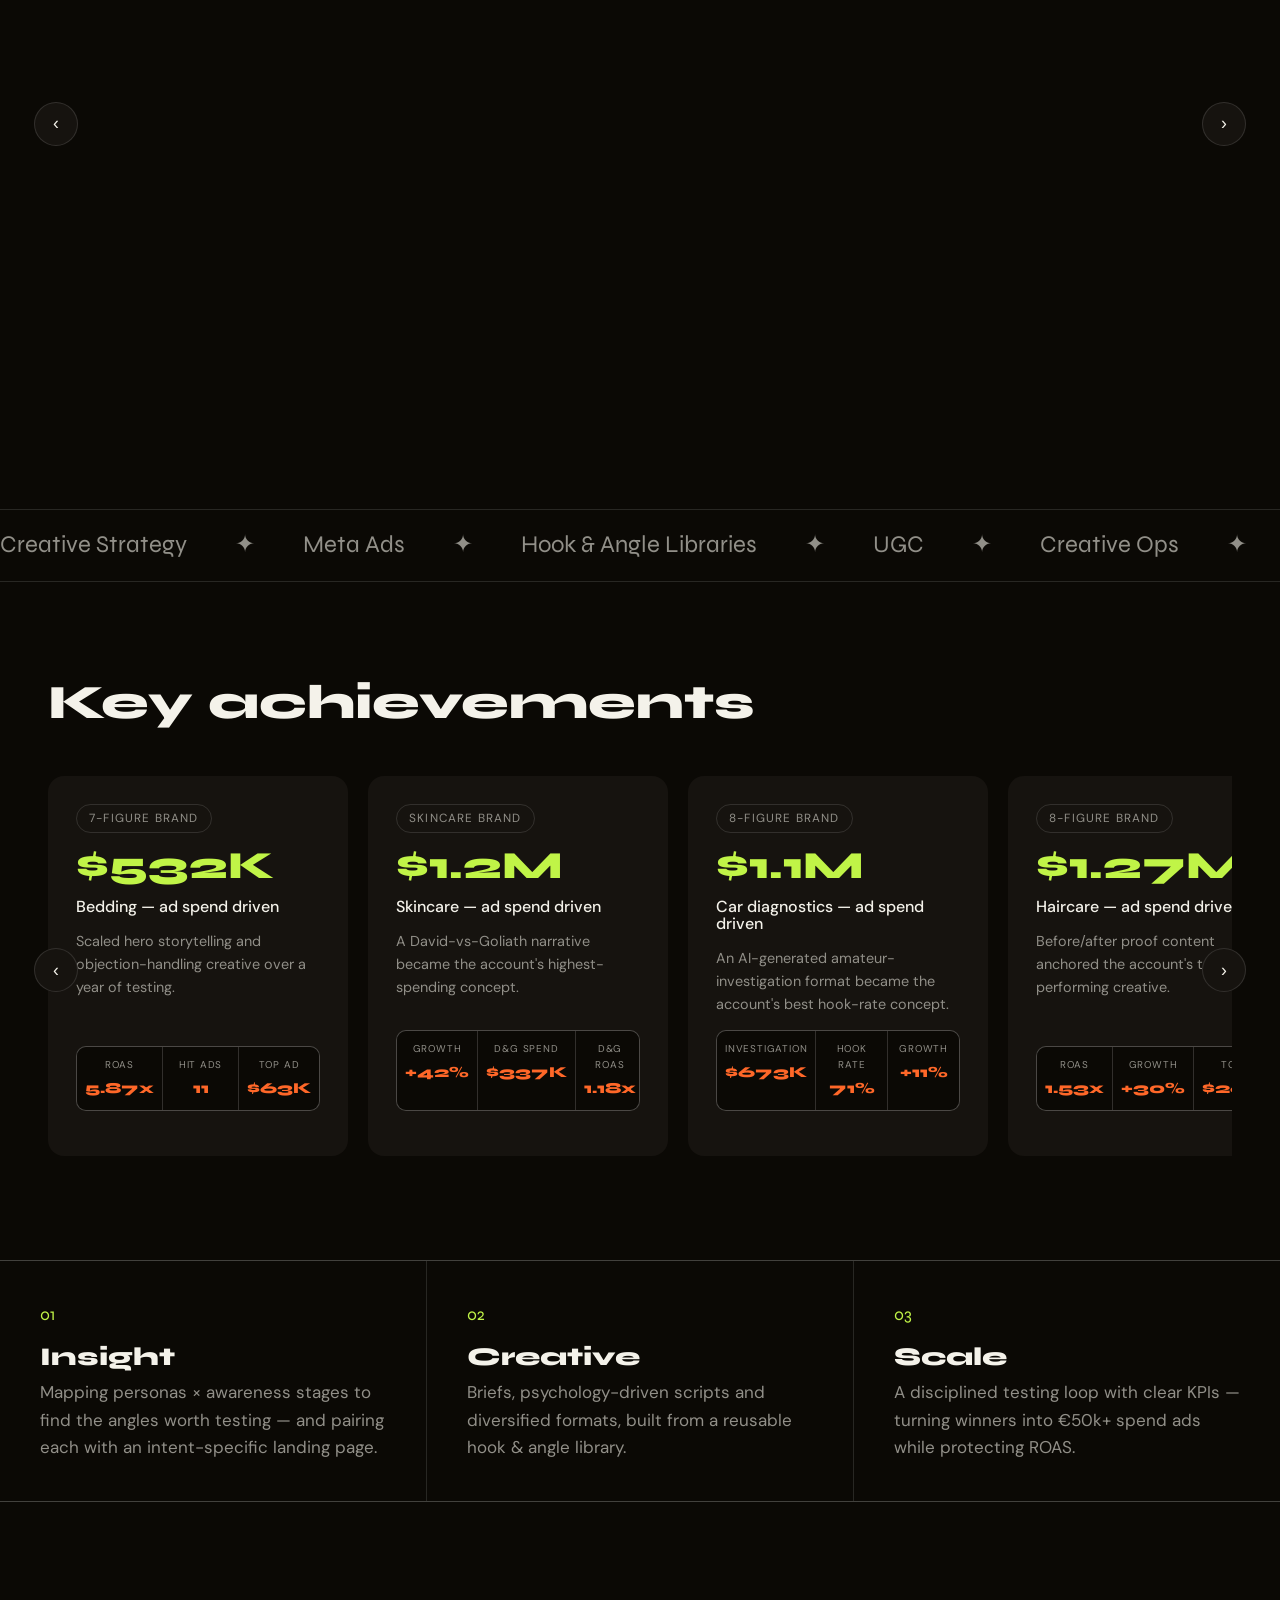
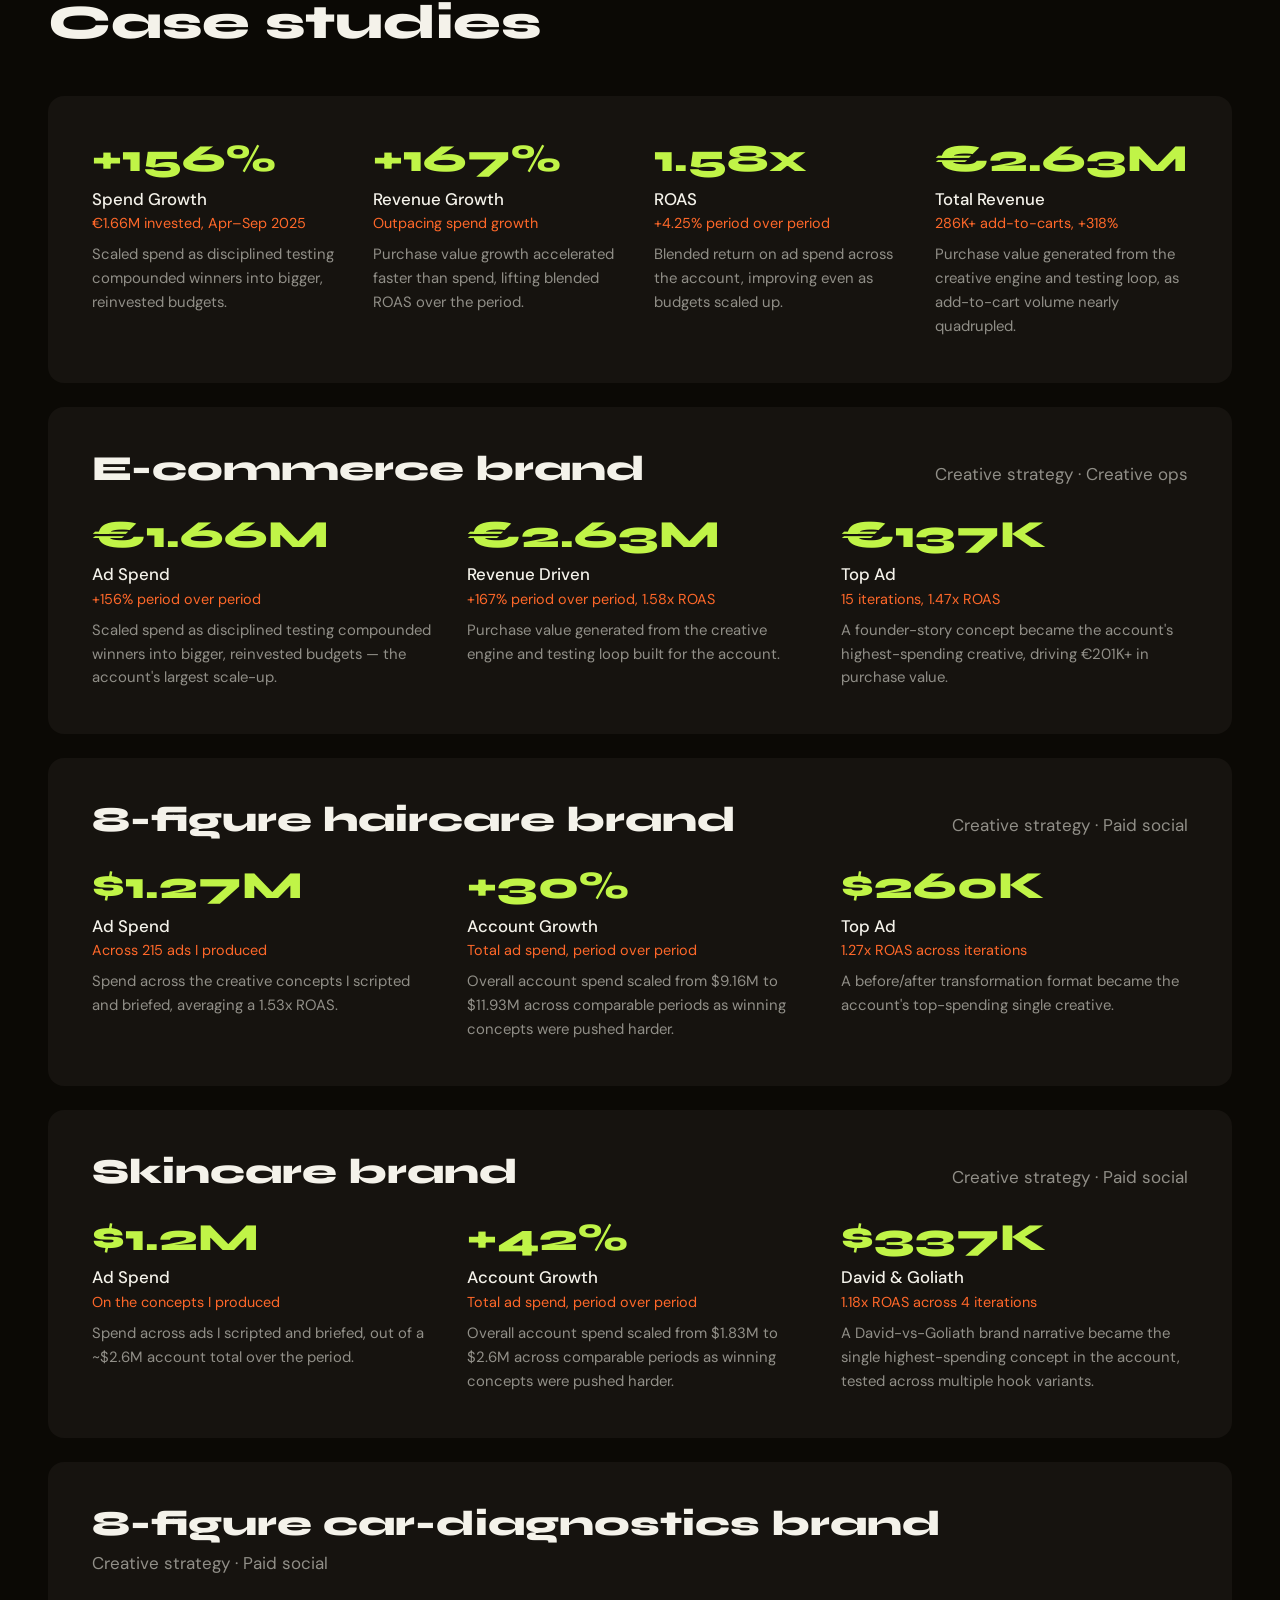
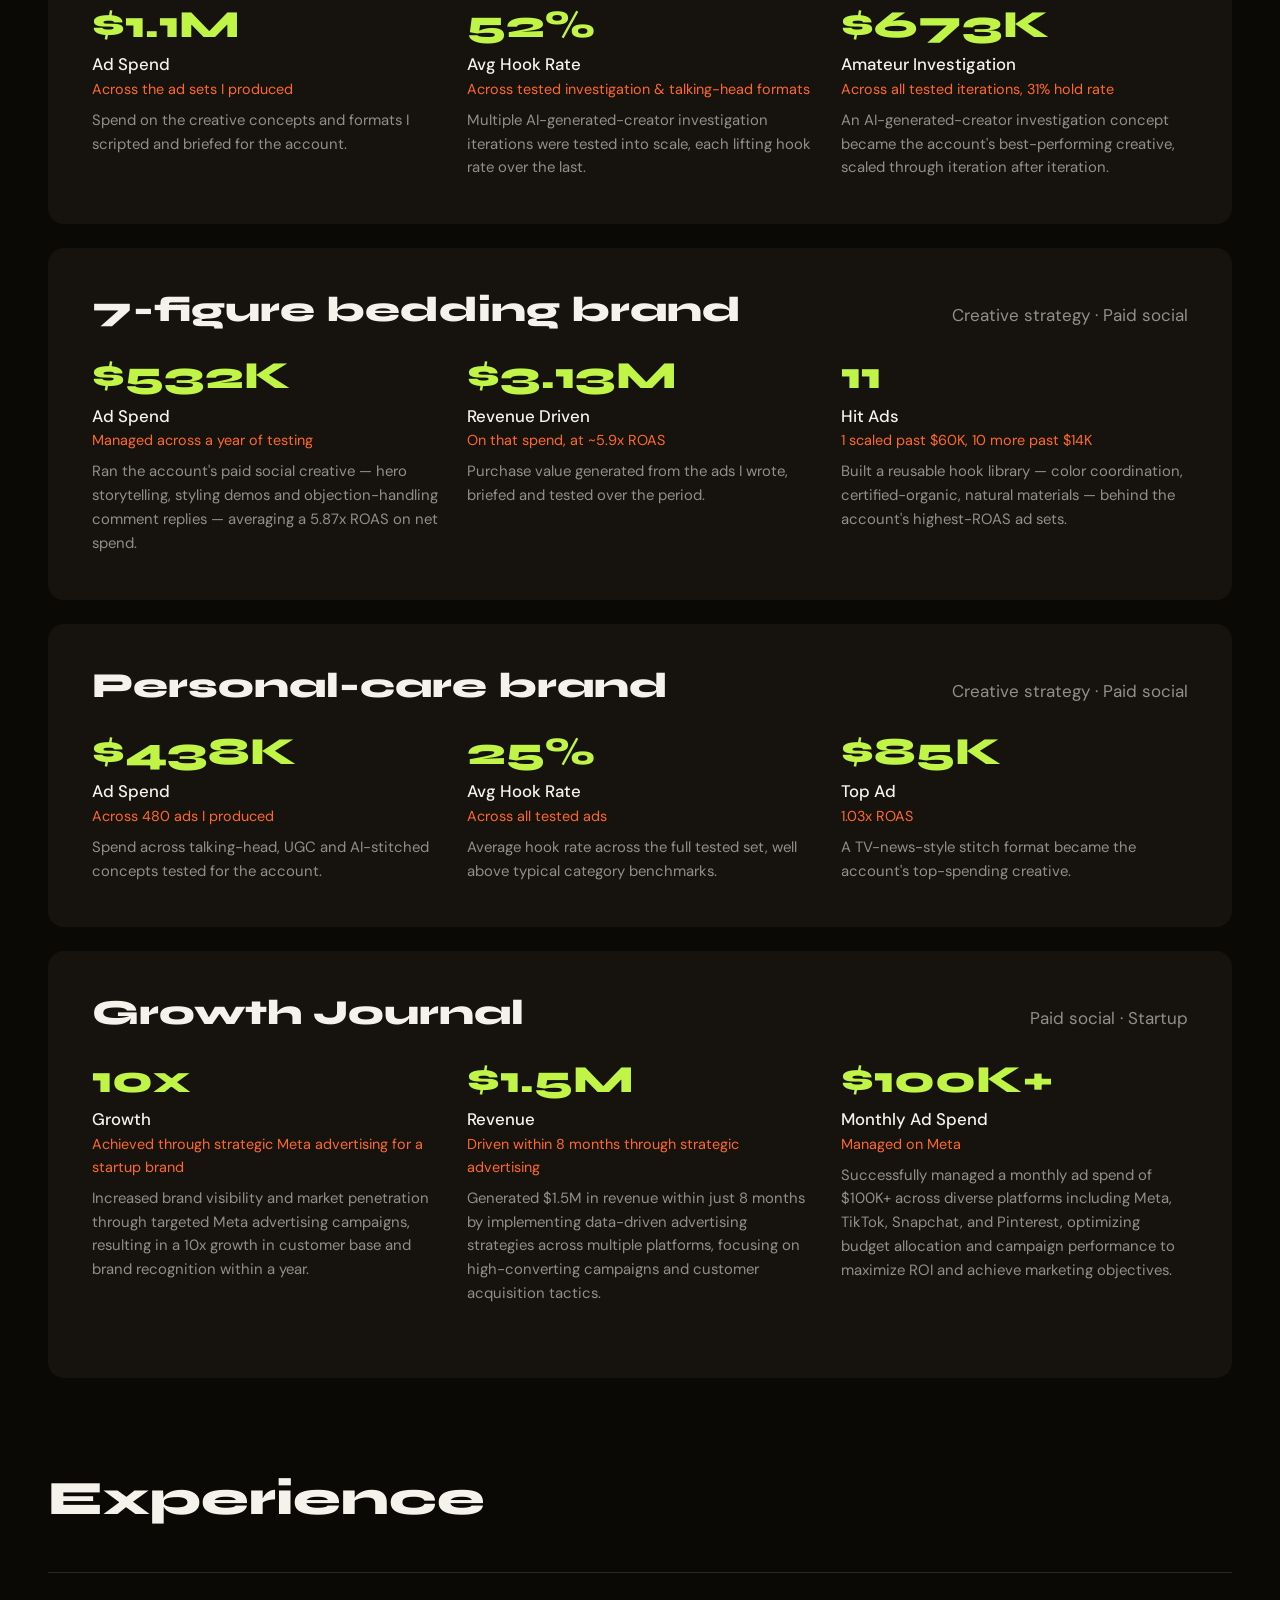
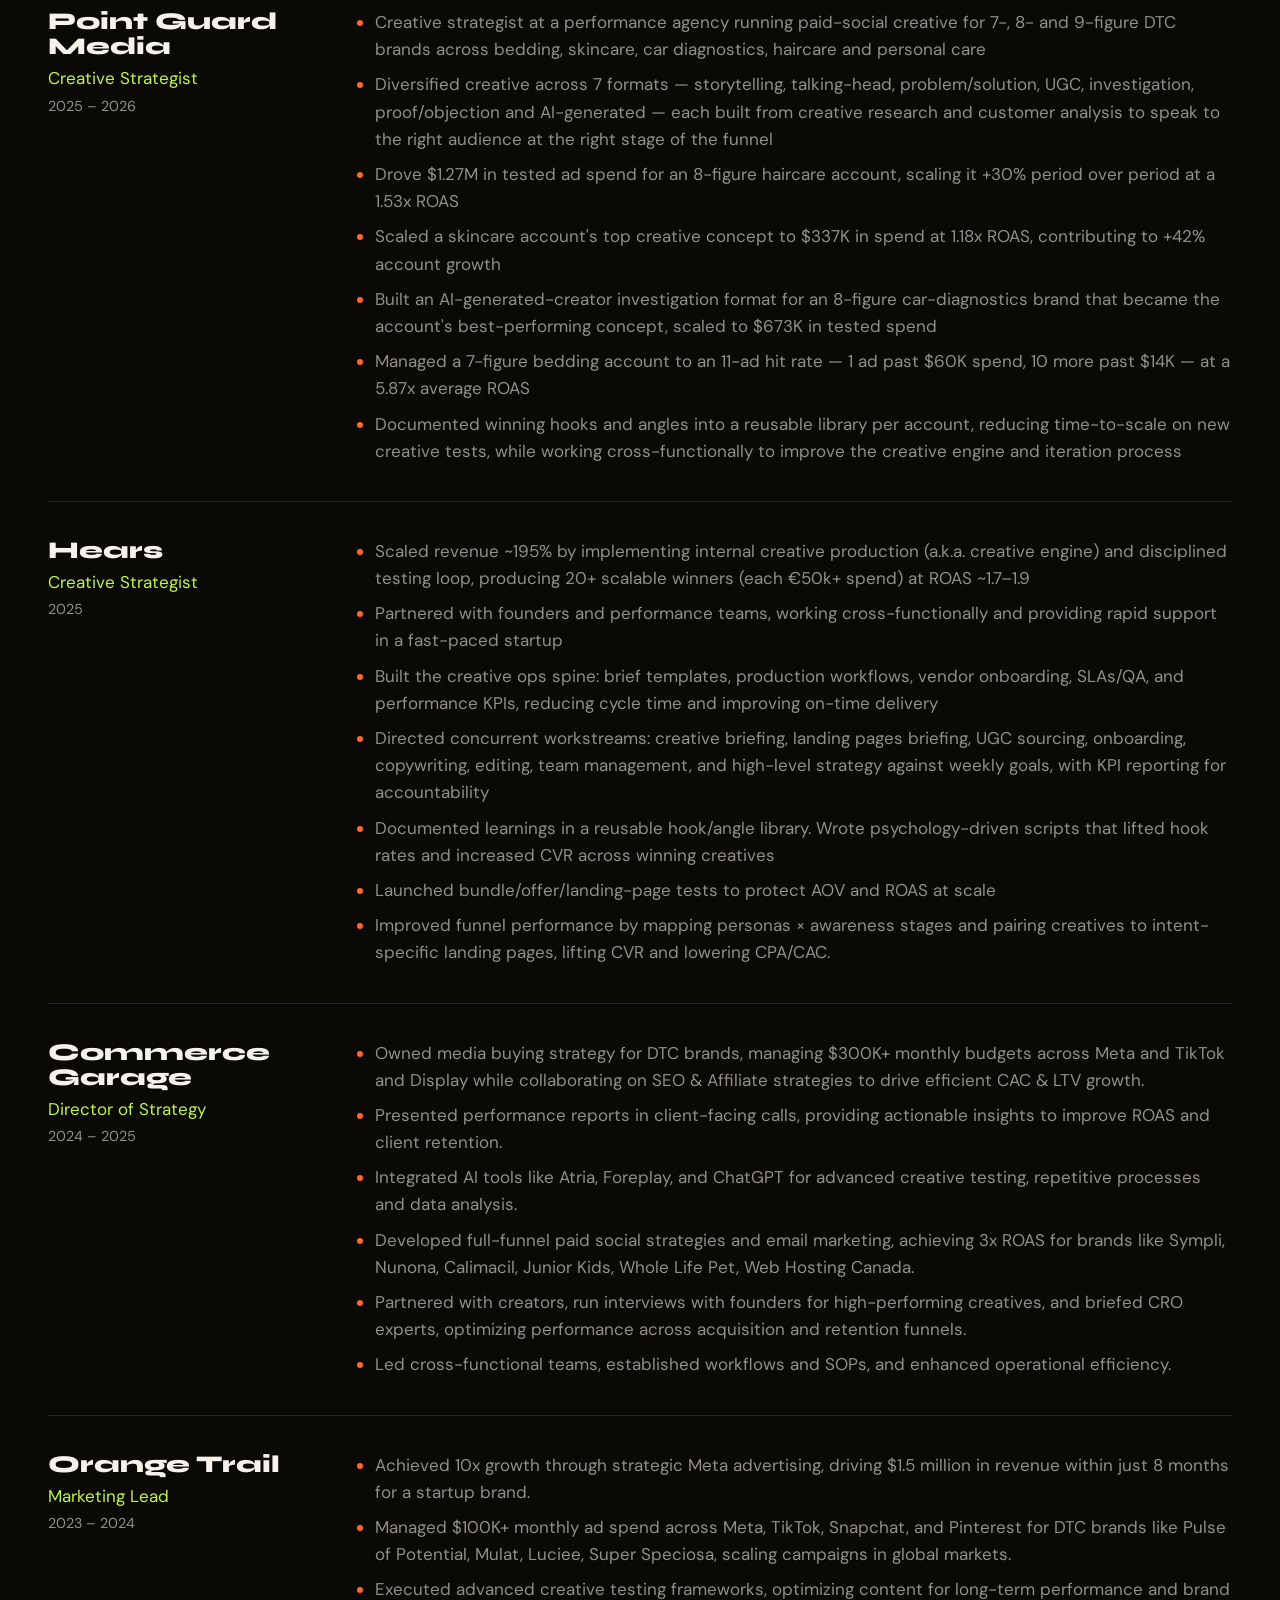
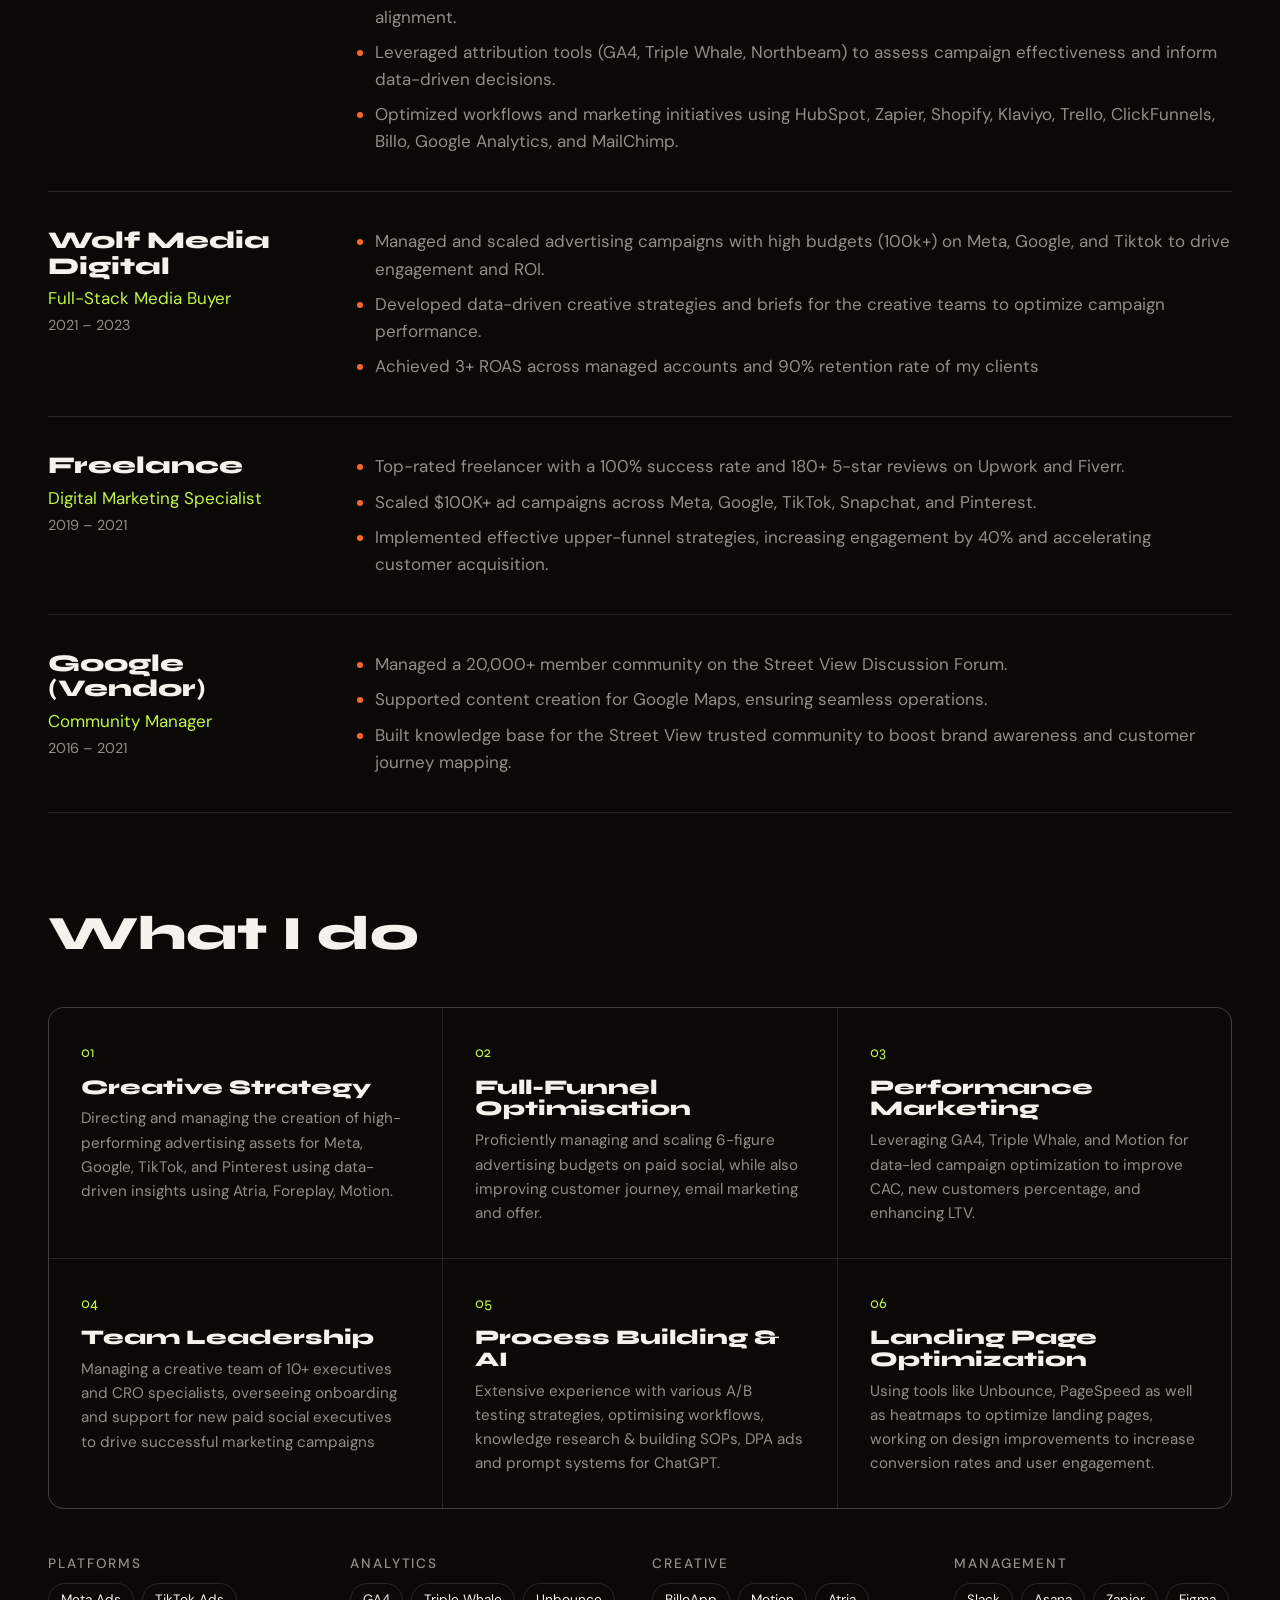
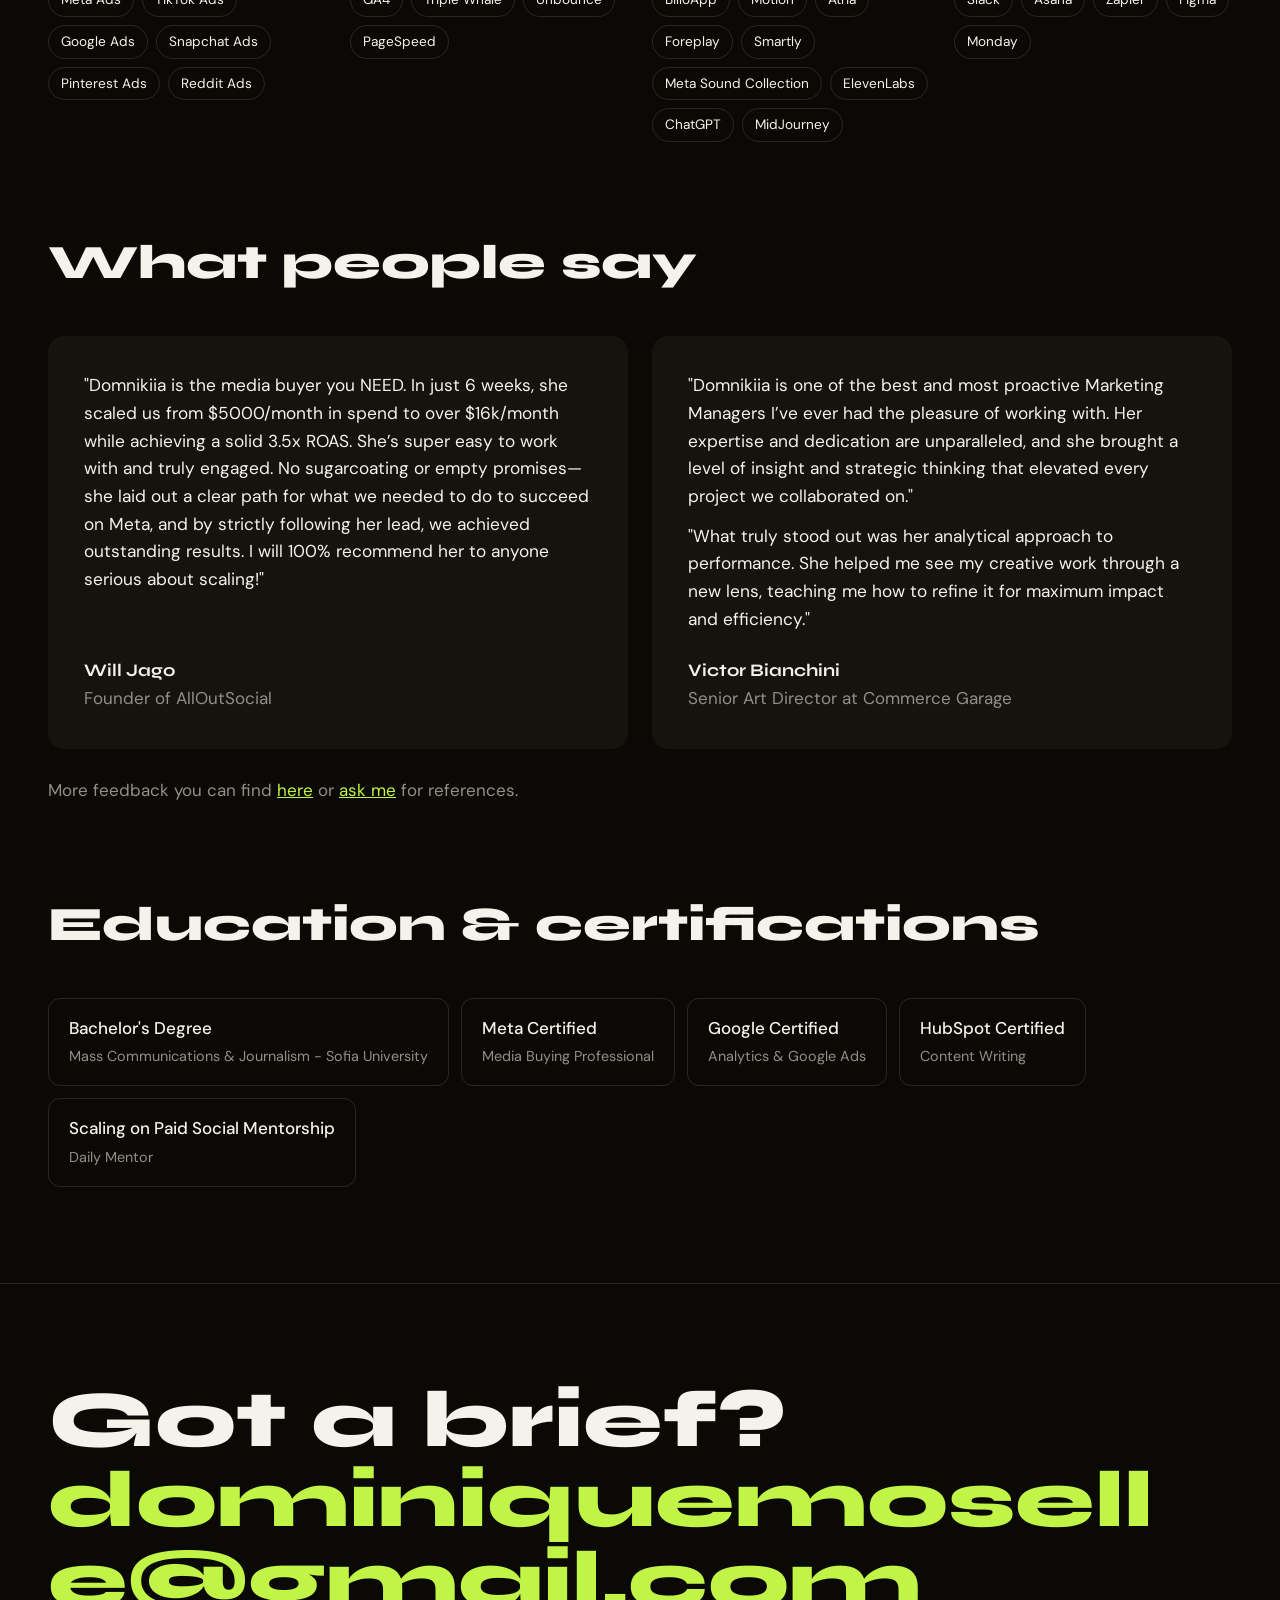
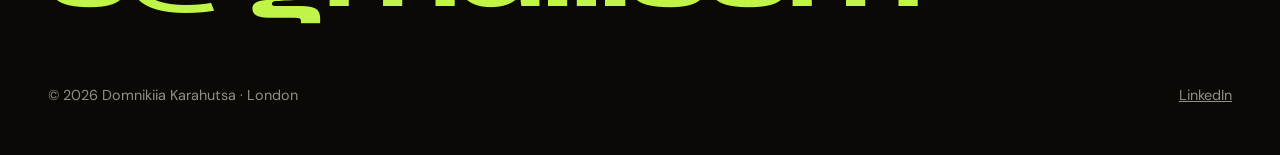
==== commit 0490b7ed: "Finalize hero bio copy and open-to roles line Co-Authored-By: Claude Sonnet 5 <noreply@anthropic.com" ====
--- a/index.html
+++ b/index.html
@@ -35,8 +35,8 @@
     <div class="hero-row">
       <div class="hero-intro muted">
         <p>👋 Hi, I'm Domnikiia (aka Nika) – a <b>Creative Strategist</b> with 6+ years of experience <b>scaling DTC eCommerce brands</b> through performance creative strategy.</p>
-        <p>For the past 2 years, I've specialized specifically in performance creative strategy – staying ahead of Meta's evolving ad landscape and AI by building <b>scalable creative infrastructure</b>, diversified formats, creative and customer analysis, and psychology-driven copy that <b>converts</b>.</p>
-        <p>I'm open to Creative Strategist roles, paid social consulting, and paid media optimization projects.</p>
+        <p>For the past 2 years, I've specialized in performance creative strategy – staying ahead of Meta's evolving ad landscape and AI by building <b>scalable creative infrastructure</b>, diversified formats, creative and customer analysis, and psychology-driven copy that <b>converts</b>.</p>
+        <p>I'm open to Senior Creative Strategist roles, paid social consulting, and full-funnel optimization projects.</p>
         <div class="hero-cta">
           <a class="pill solid" href="https://calendar.app.google/YEVUSREVn8VdLCua9" target="_blank" rel="noopener">Talk to Nika</a>
           <a class="pill" href="https://www.linkedin.com/in/domnikiia-karahutsa/" target="_blank" rel="noopener">Connect on LinkedIn</a>
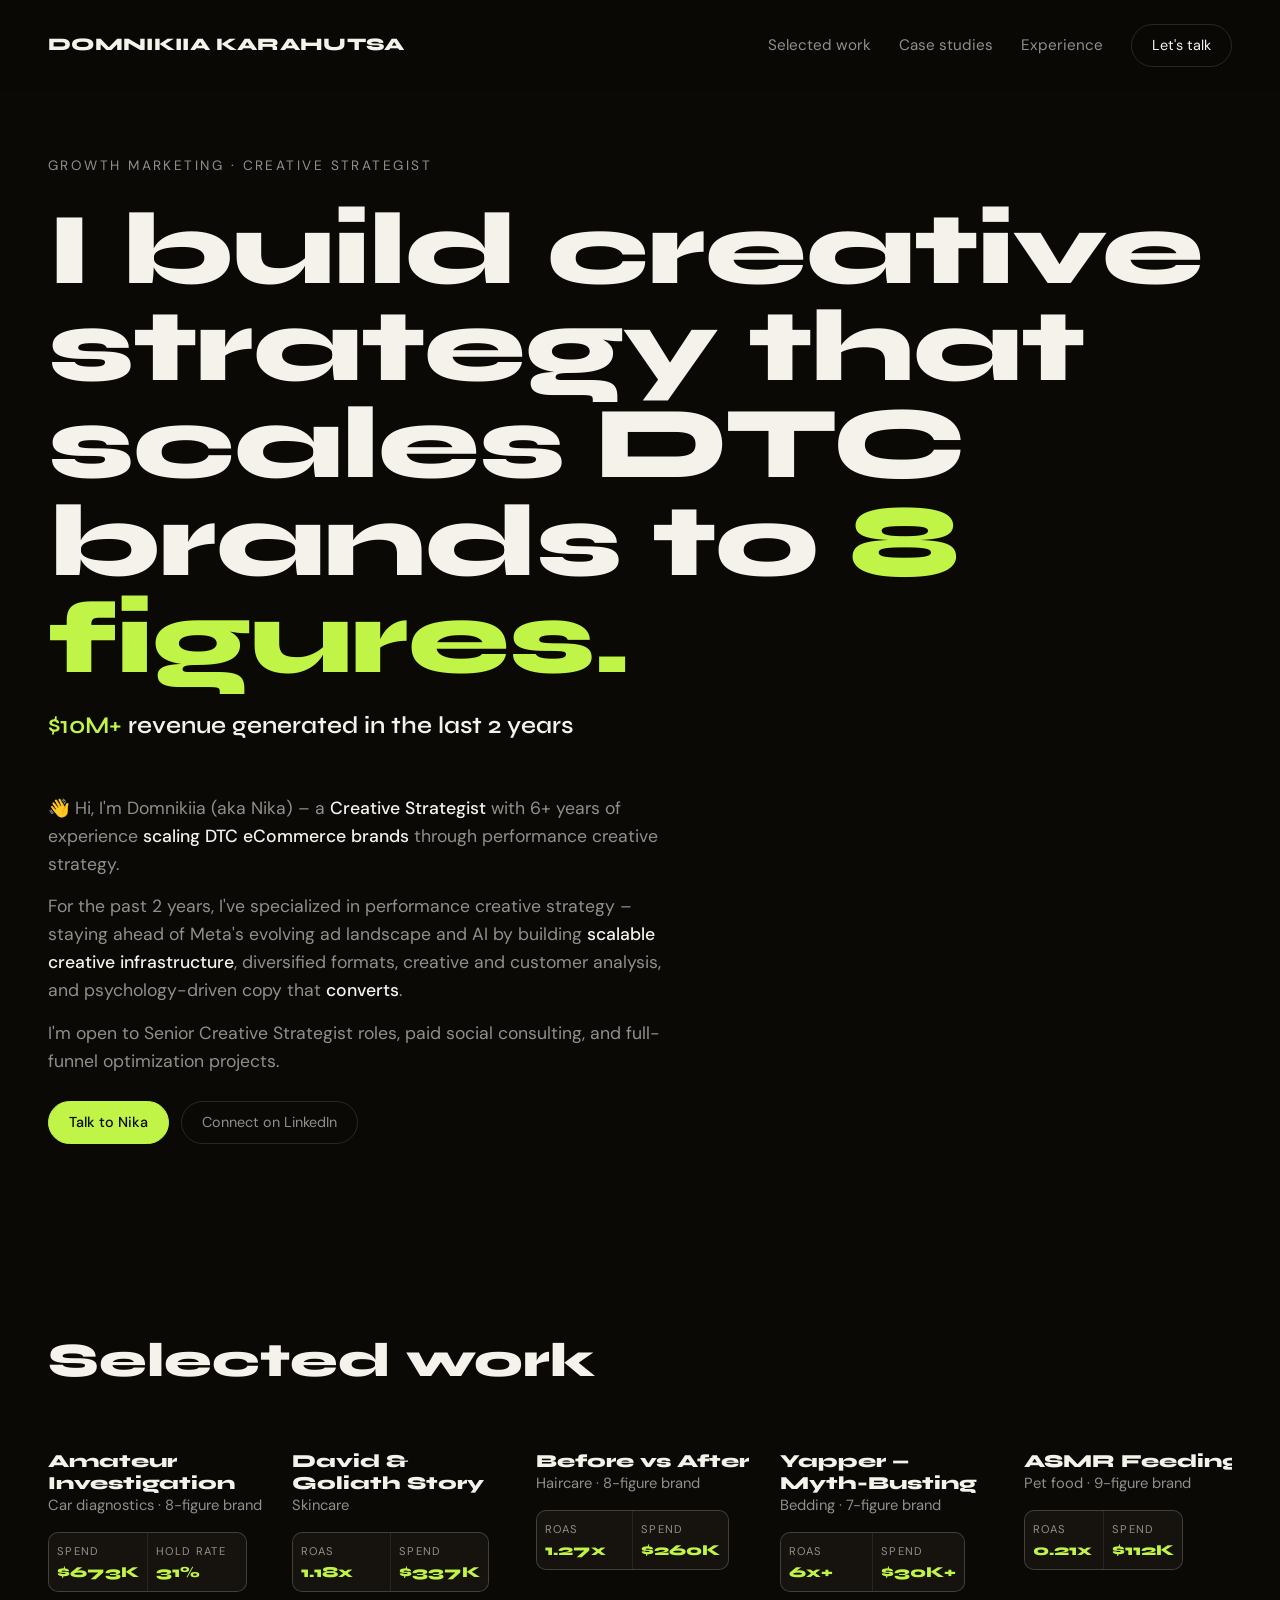
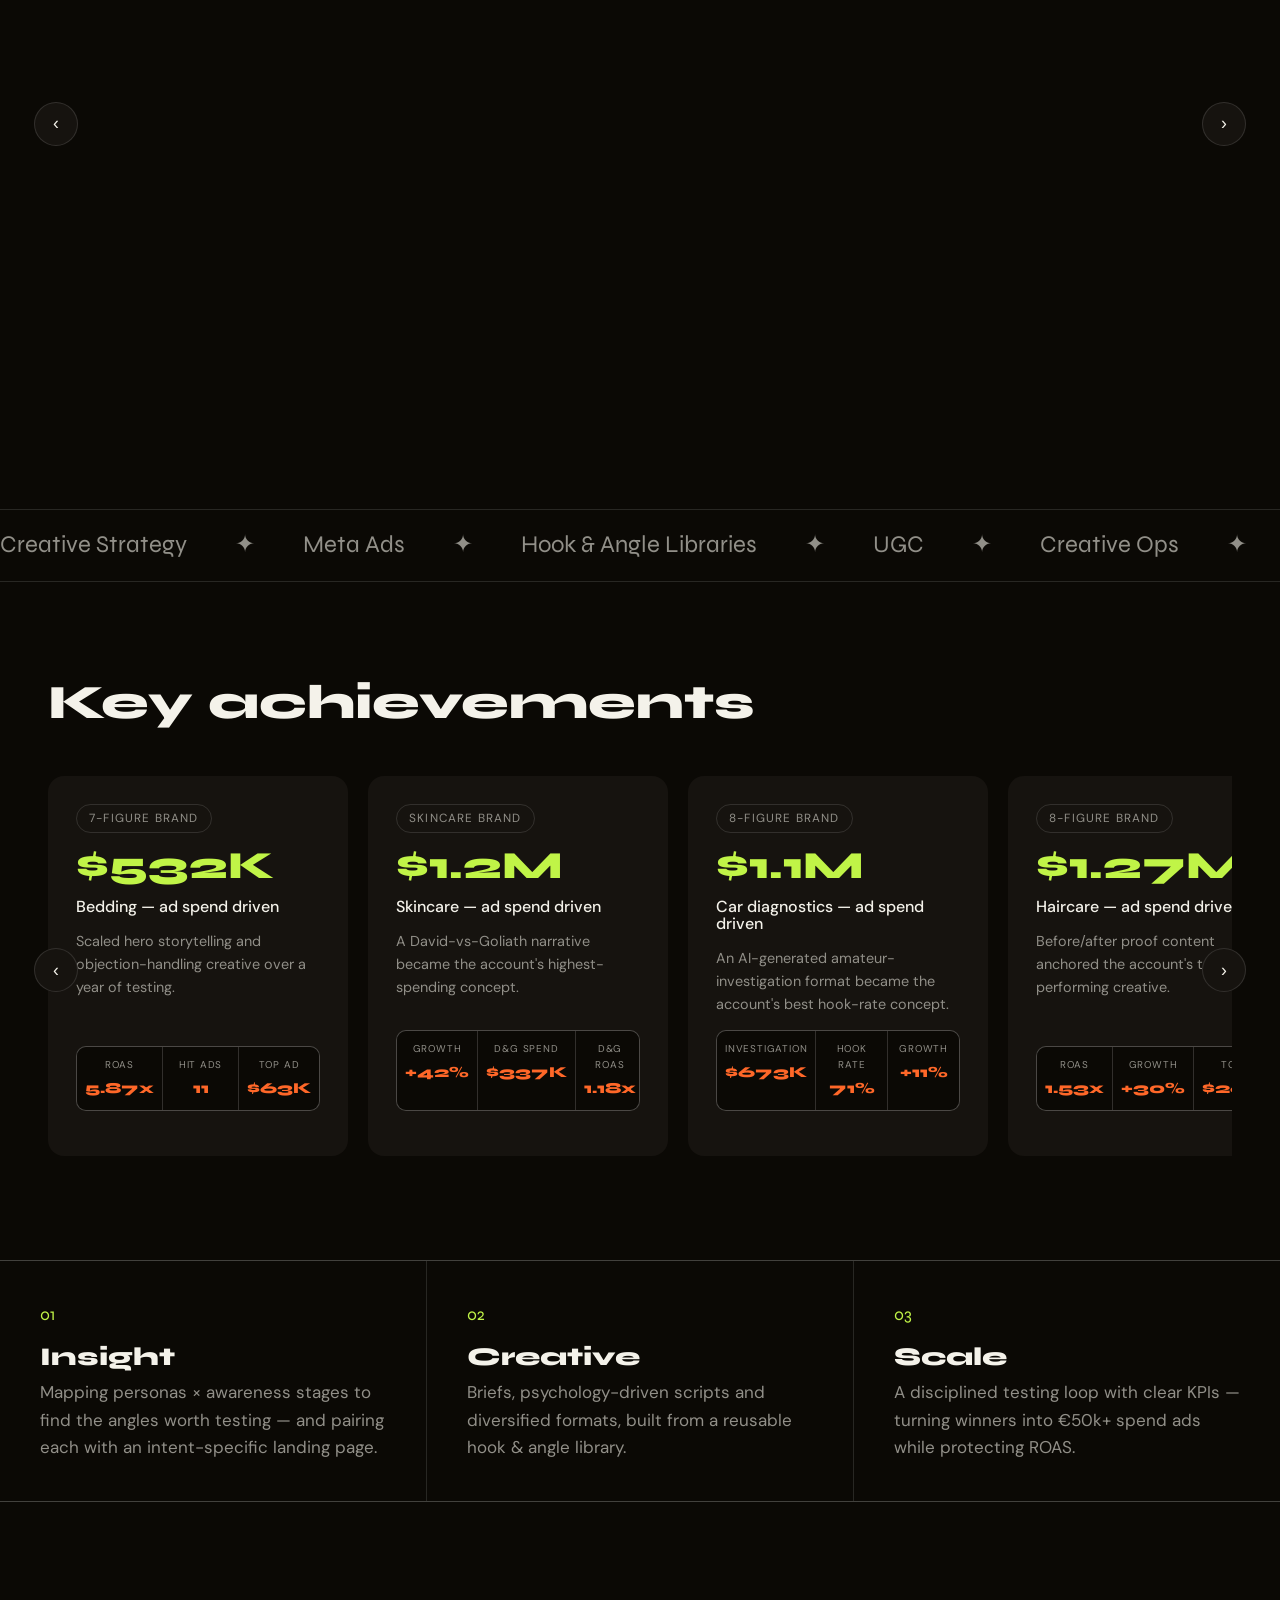
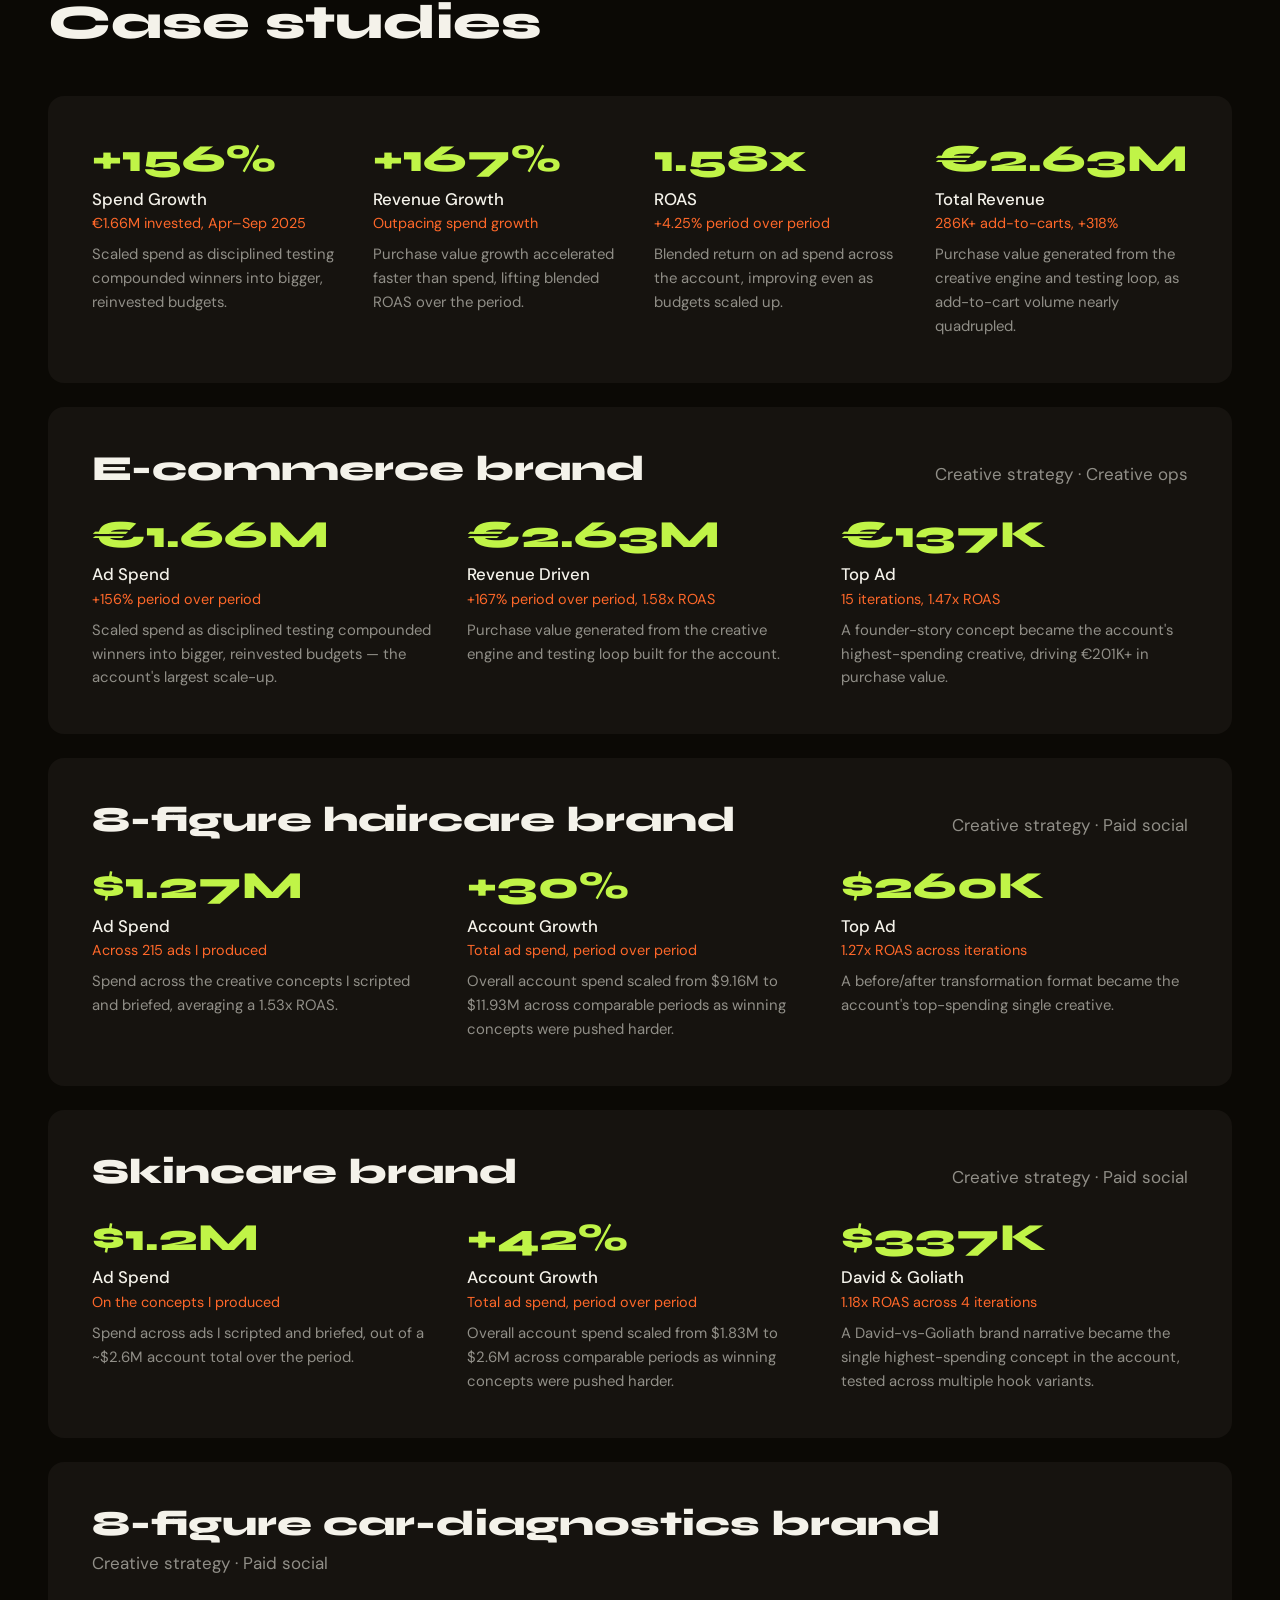
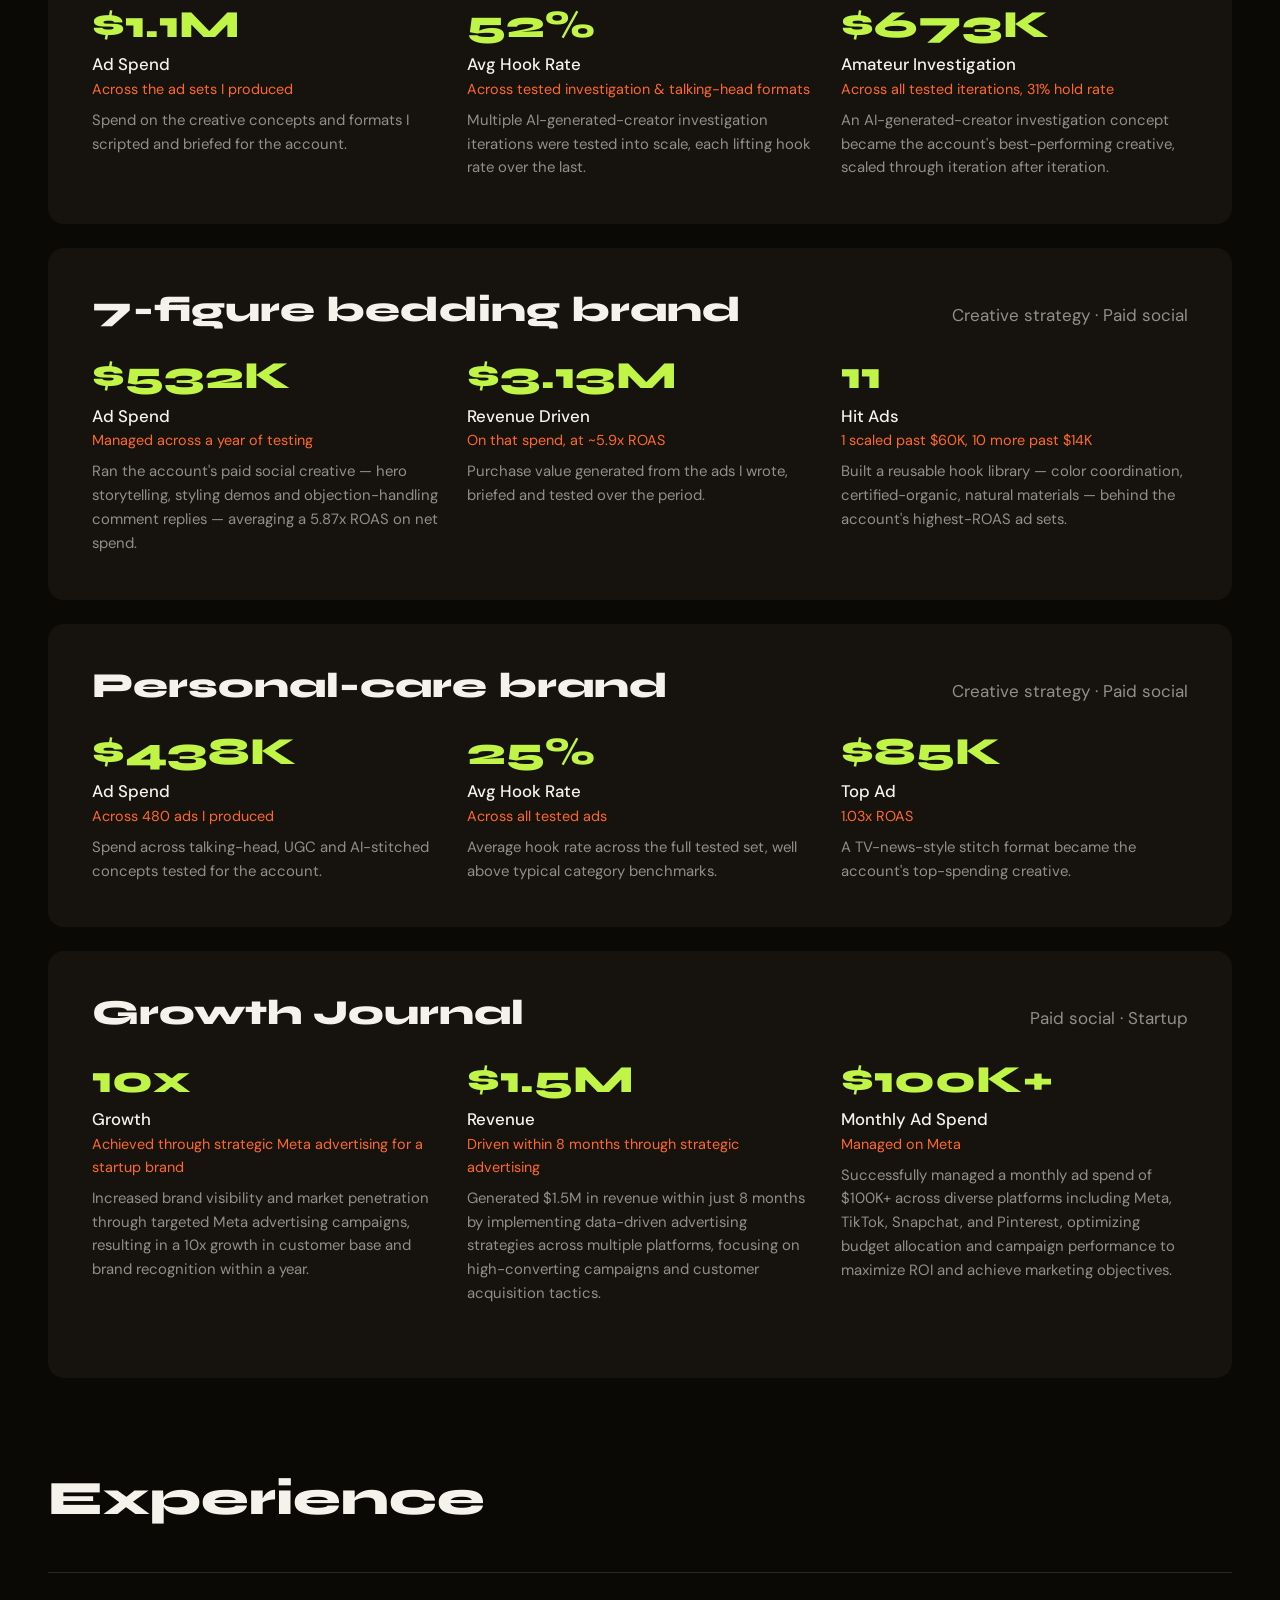
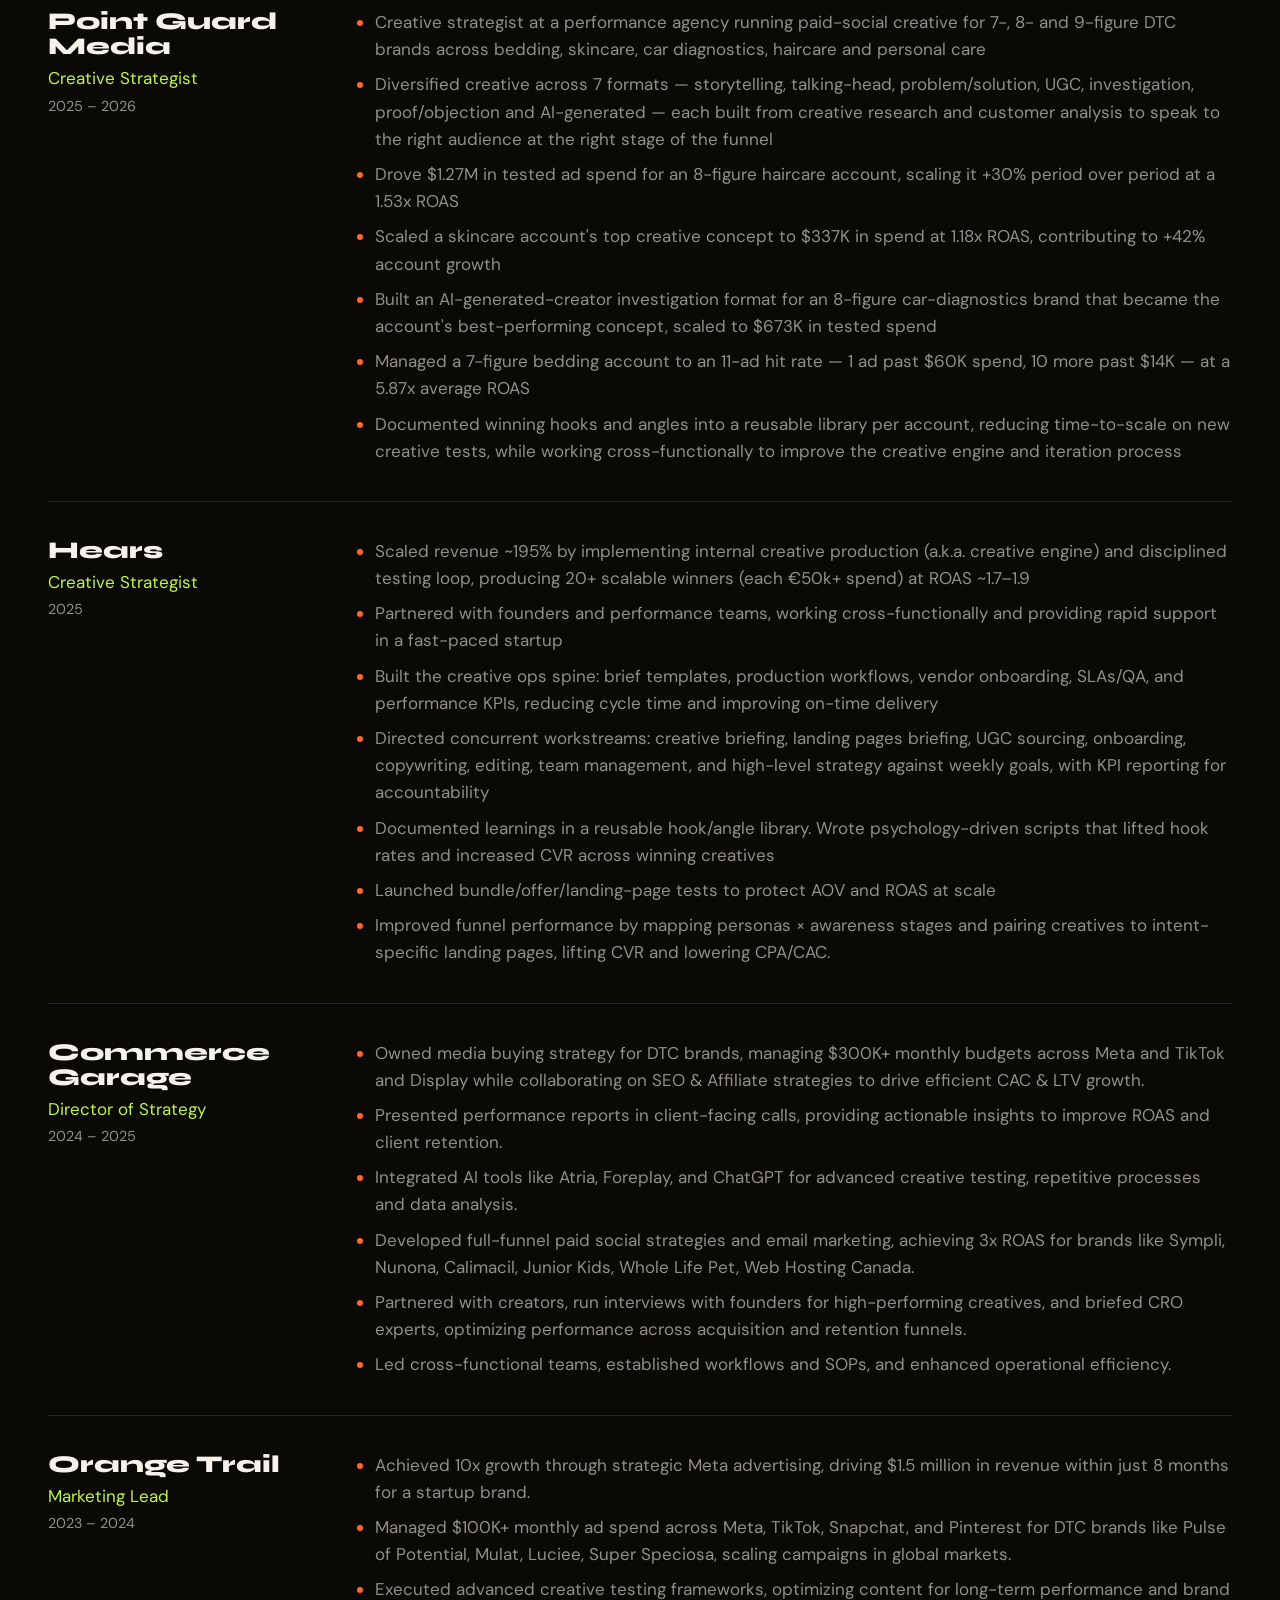
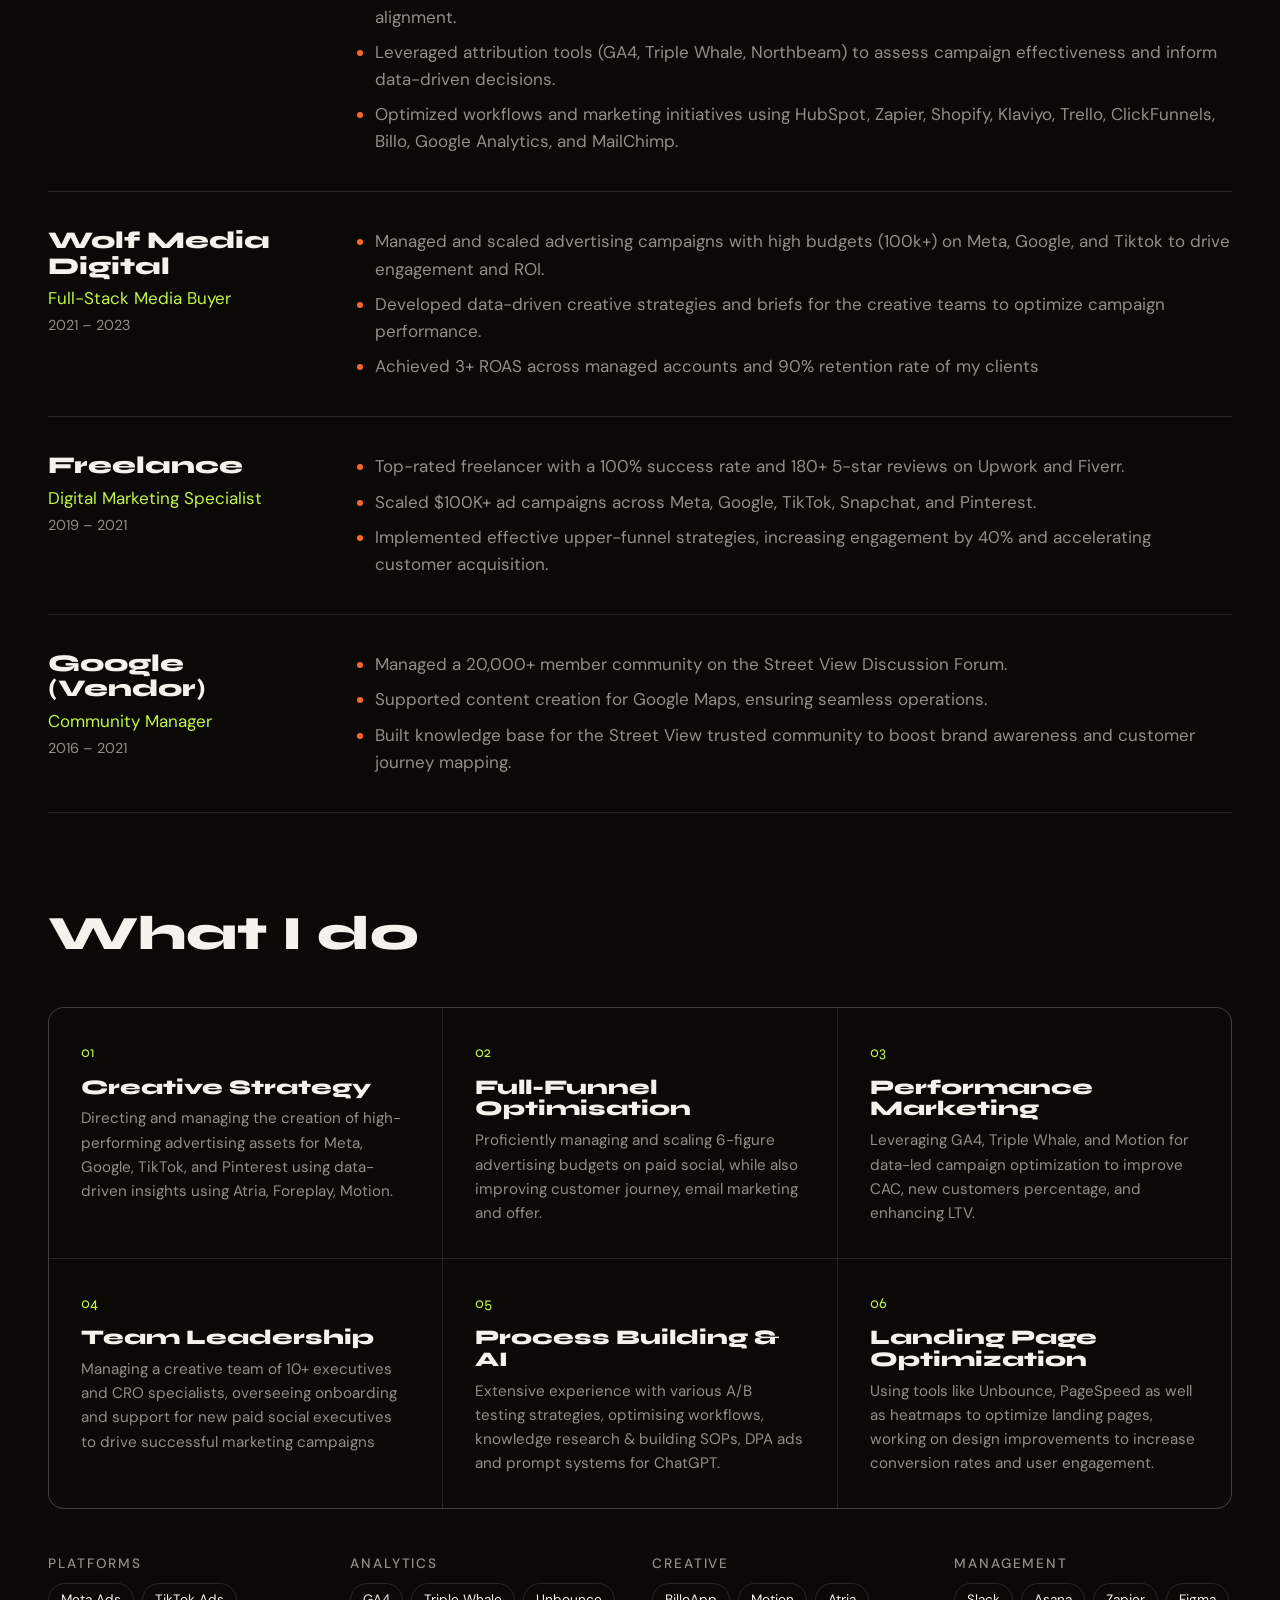
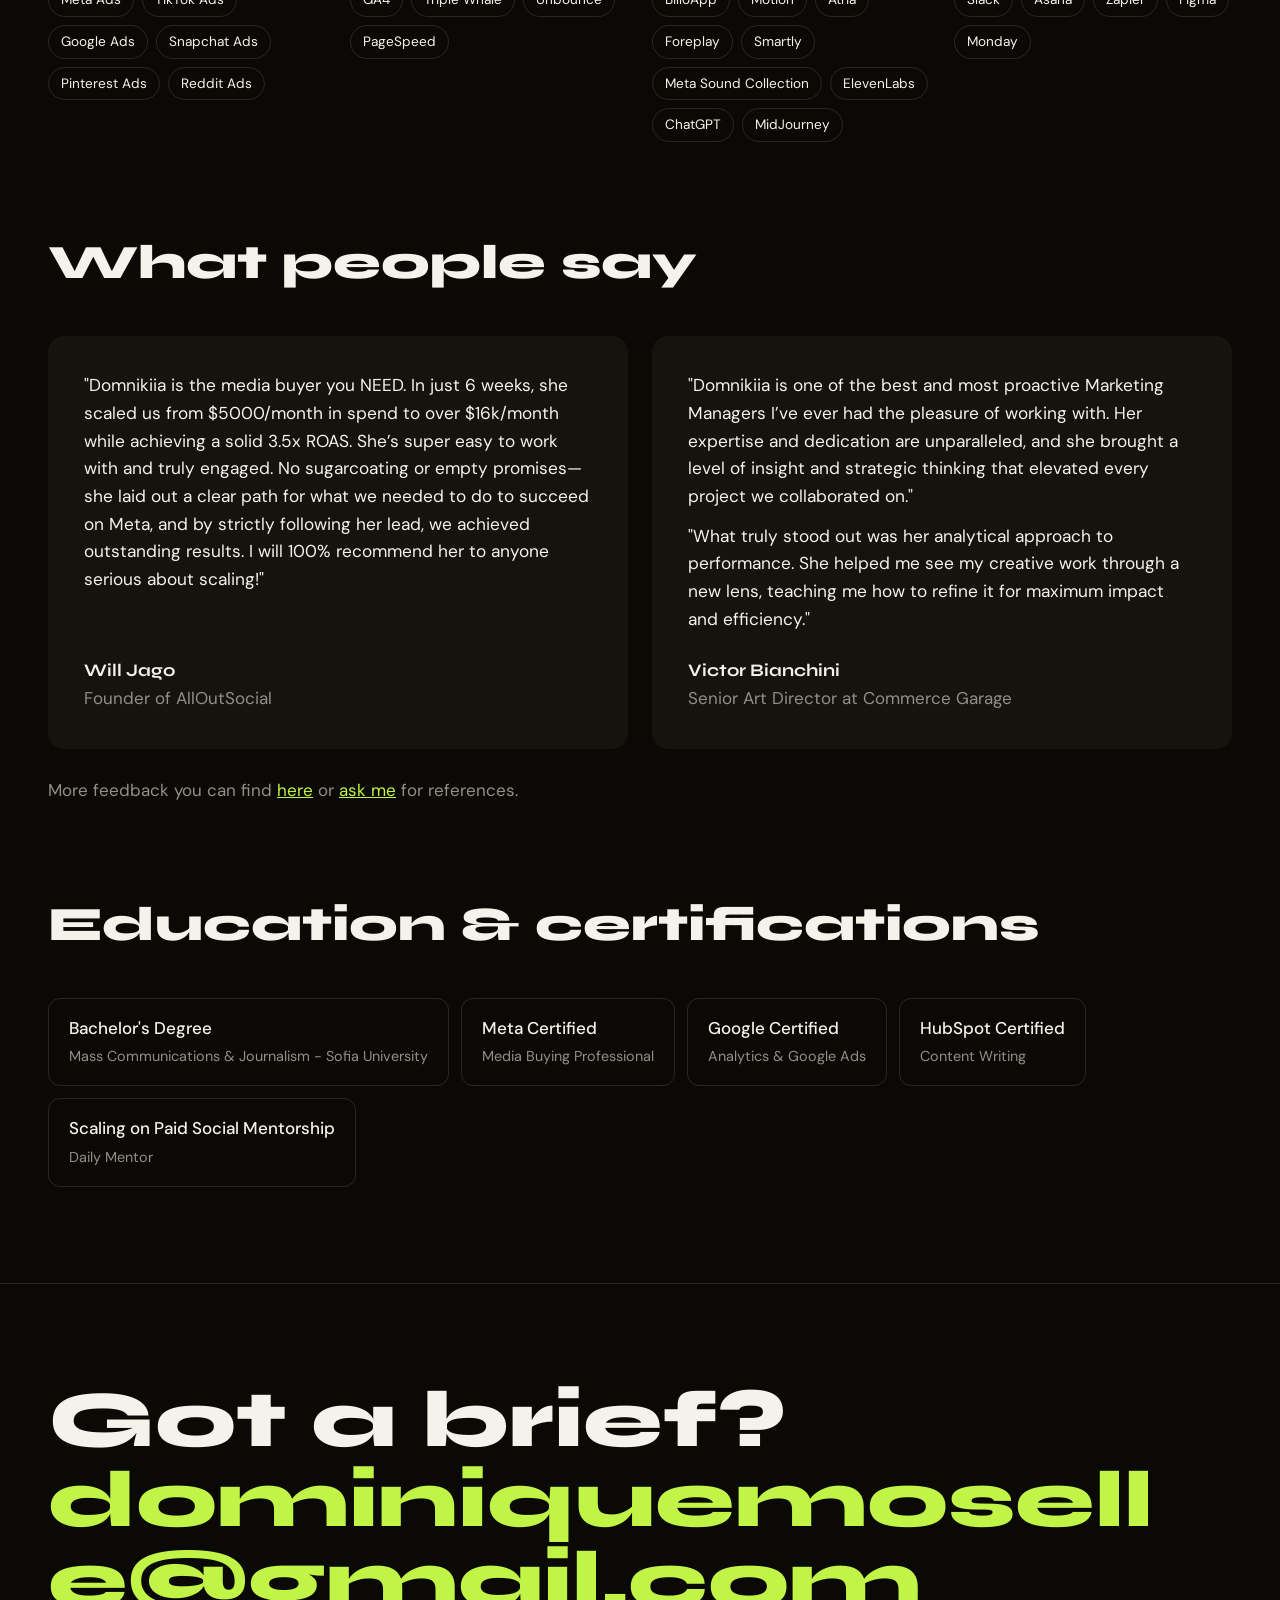
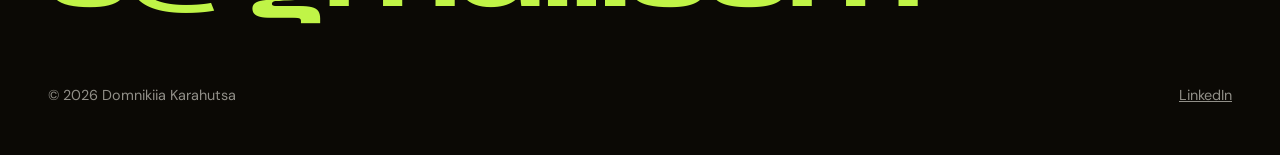
==== commit 358ce1e2: "Optimize video loading and polish site details - Add poster images (instant preview while video load" ====
--- a/index.html
+++ b/index.html
@@ -3,22 +3,60 @@
 <head>
   <meta charset="utf-8">
   <meta name="viewport" content="width=device-width, initial-scale=1">
-  <title>Domnikiia Karahutsa — Creative Strategist</title>
-  <meta name="description" content="Domnikiia (Nika) Karahutsa – Creative Strategist & Growth Marketer scaling DTC eCommerce brands through data-backed creative and performance marketing.">
-  <meta property="og:title" content="Domnikiia Karahutsa — Creative Strategist">
-  <meta property="og:description" content="6+ years scaling DTC eCommerce brands to 7+ figures through data-backed creative and performance marketing.">
-  <meta property="og:image" content="/assets/portrait.jpg">
+  <title>Domnikiia Karahutsa — DTC & eCommerce Creative Strategist</title>
+  <meta name="description" content="Domnikiia (Nika) Karahutsa — Creative Strategist who has generated $10M+ in revenue scaling DTC and eCommerce brands to 8 figures through performance creative strategy, Meta ads, and AI-driven creative systems.">
+  <link rel="canonical" href="https://domnikiia.com/">
+  <meta name="robots" content="index, follow">
+  <meta name="author" content="Domnikiia Karahutsa">
+  <meta name="keywords" content="Creative Strategist, DTC, eCommerce, performance marketing, Meta ads, paid social, growth marketing, AI creative strategy">
+
+  <meta property="og:type" content="profile">
+  <meta property="og:url" content="https://domnikiia.com/">
+  <meta property="og:site_name" content="Domnikiia Karahutsa">
+  <meta property="og:title" content="Domnikiia Karahutsa — DTC & eCommerce Creative Strategist">
+  <meta property="og:description" content="Creative Strategist who has generated $10M+ in revenue scaling DTC and eCommerce brands to 8 figures through performance creative strategy and AI-driven creative systems.">
+  <meta property="og:image" content="https://domnikiia.com/assets/portrait.jpg">
+
+  <meta name="twitter:card" content="summary_large_image">
+  <meta name="twitter:title" content="Domnikiia Karahutsa — DTC & eCommerce Creative Strategist">
+  <meta name="twitter:description" content="Creative Strategist who has generated $10M+ in revenue scaling DTC and eCommerce brands to 8 figures through performance creative strategy and AI-driven creative systems.">
+  <meta name="twitter:image" content="https://domnikiia.com/assets/portrait.jpg">
+
   <meta name="theme-color" content="#14130f">
   <link rel="preconnect" href="https://fonts.googleapis.com">
   <link rel="preconnect" href="https://fonts.gstatic.com" crossorigin>
   <link href="https://fonts.googleapis.com/css2?family=DM+Sans:wght@400;500&family=Syne:wght@600;800&display=swap" rel="stylesheet">
   <link rel="stylesheet" href="/styles.css">
+  <link rel="icon" href="data:image/svg+xml,%3Csvg xmlns='http://www.w3.org/2000/svg' viewBox='0 0 100 100'%3E%3Crect width='100' height='100' rx='20' fill='%2314130f'/%3E%3Ctext x='50' y='68' font-family='Georgia,serif' font-size='58' font-weight='700' fill='%23e0ff6f' text-anchor='middle'%3ED%3C/text%3E%3C/svg%3E">
+  <script type="application/ld+json">
+  {
+    "@context": "https://schema.org",
+    "@type": "Person",
+    "name": "Domnikiia Karahutsa",
+    "alternateName": "Nika Karahutsa",
+    "url": "https://domnikiia.com/",
+    "image": "https://domnikiia.com/assets/portrait.jpg",
+    "jobTitle": "Creative Strategist",
+    "description": "Creative Strategist who has generated $10M+ in revenue scaling DTC and eCommerce brands to 8 figures through performance creative strategy, Meta ads, and AI-driven creative systems.",
+    "email": "mailto:dominiquemoselle@gmail.com",
+    "sameAs": [
+      "https://www.linkedin.com/in/domnikiia-karahutsa/",
+      "https://www.upwork.com/freelancers/~01b32f55d5977949f1"
+    ],
+    "knowsAbout": [
+      "Creative Strategy", "Performance Creative", "Performance Marketing", "Meta Ads",
+      "DTC eCommerce", "Paid Social", "Growth Marketing", "AI-Driven Creative Strategy",
+      "Full-Funnel Optimization", "Creative Testing"
+    ]
+  }
+  </script>
 </head>
 <body>
 
 <nav class="wrap">
   <a class="logo" href="/">DOMNIKIIA KARAHUTSA</a>
   <div class="nav-links">
+    <a href="#work">Selected work</a>
     <a href="#cases">Case studies</a>
     <a href="#experience">Experience</a>
     <a class="pill" href="https://calendar.app.google/YEVUSREVn8VdLCua9" target="_blank" rel="noopener">Let's talk</a>
@@ -29,7 +67,7 @@
 
   <!-- HERO -->
   <section class="hero wrap">
-    <p class="eyebrow">Growth Marketing · Creative Strategist — London</p>
+    <p class="eyebrow">Growth Marketing · Creative Strategist</p>
     <h1>I build creative strategy that scales DTC brands to <span class="lime">8 figures.</span></h1>
     <p class="hero-stat"><span class="lime">$10M+</span> revenue generated in the last 2 years</p>
     <div class="hero-row">
@@ -351,7 +389,7 @@
 <footer class="wrap" id="contact">
   <h2>Got a brief?<br><a href="mailto:dominiquemoselle@gmail.com">dominiquemoselle@gmail.com</a></h2>
   <div class="foot-row">
-    <span>© <span data-year></span> Domnikiia Karahutsa · London</span>
+    <span>© <span data-year></span> Domnikiia Karahutsa</span>
     <span><a href="https://www.linkedin.com/in/domnikiia-karahutsa/" target="_blank" rel="noopener">LinkedIn</a></span>
   </div>
 </footer>
--- a/styles.css
+++ b/styles.css
@@ -106,7 +106,7 @@
 .job li::marker { color: var(--accent); }
 
 /* Skills */
-.skills { display: grid; grid-template-columns: repeat(auto-fit, minmax(300px, 1fr)); gap: 1px; background: var(--border); border: 1px solid var(--border); border-radius: var(--radius); overflow: hidden; }
+.skills { display: grid; grid-template-columns: repeat(3, minmax(0, 1fr)); gap: 1px; background: var(--border); border: 1px solid var(--border); border-radius: var(--radius); overflow: hidden; }
 .skills > div { background: var(--bg); padding: 32px; }
 .skills .n { font-family: var(--display); color: var(--primary); font-size: .95rem; }
 .skills h3 { font-size: 1.3rem; margin: 12px 0 8px; }
@@ -154,6 +154,7 @@
 
 @media (max-width: 1000px) {
   .work-grid { grid-template-columns: repeat(2, minmax(0, 1fr)); }
+  .skills { grid-template-columns: repeat(2, minmax(0, 1fr)); }
 }
 @media (max-width: 760px) {
   body { font-size: 16px; }
@@ -166,6 +167,7 @@
   .section { padding-top: 72px; padding-bottom: 72px; }
   .work-grid { gap: 28px 14px; }
   .work-meta h3 { font-size: 1rem; }
+  .skills { grid-template-columns: 1fr; }
 }
 
 /* Section header with link */
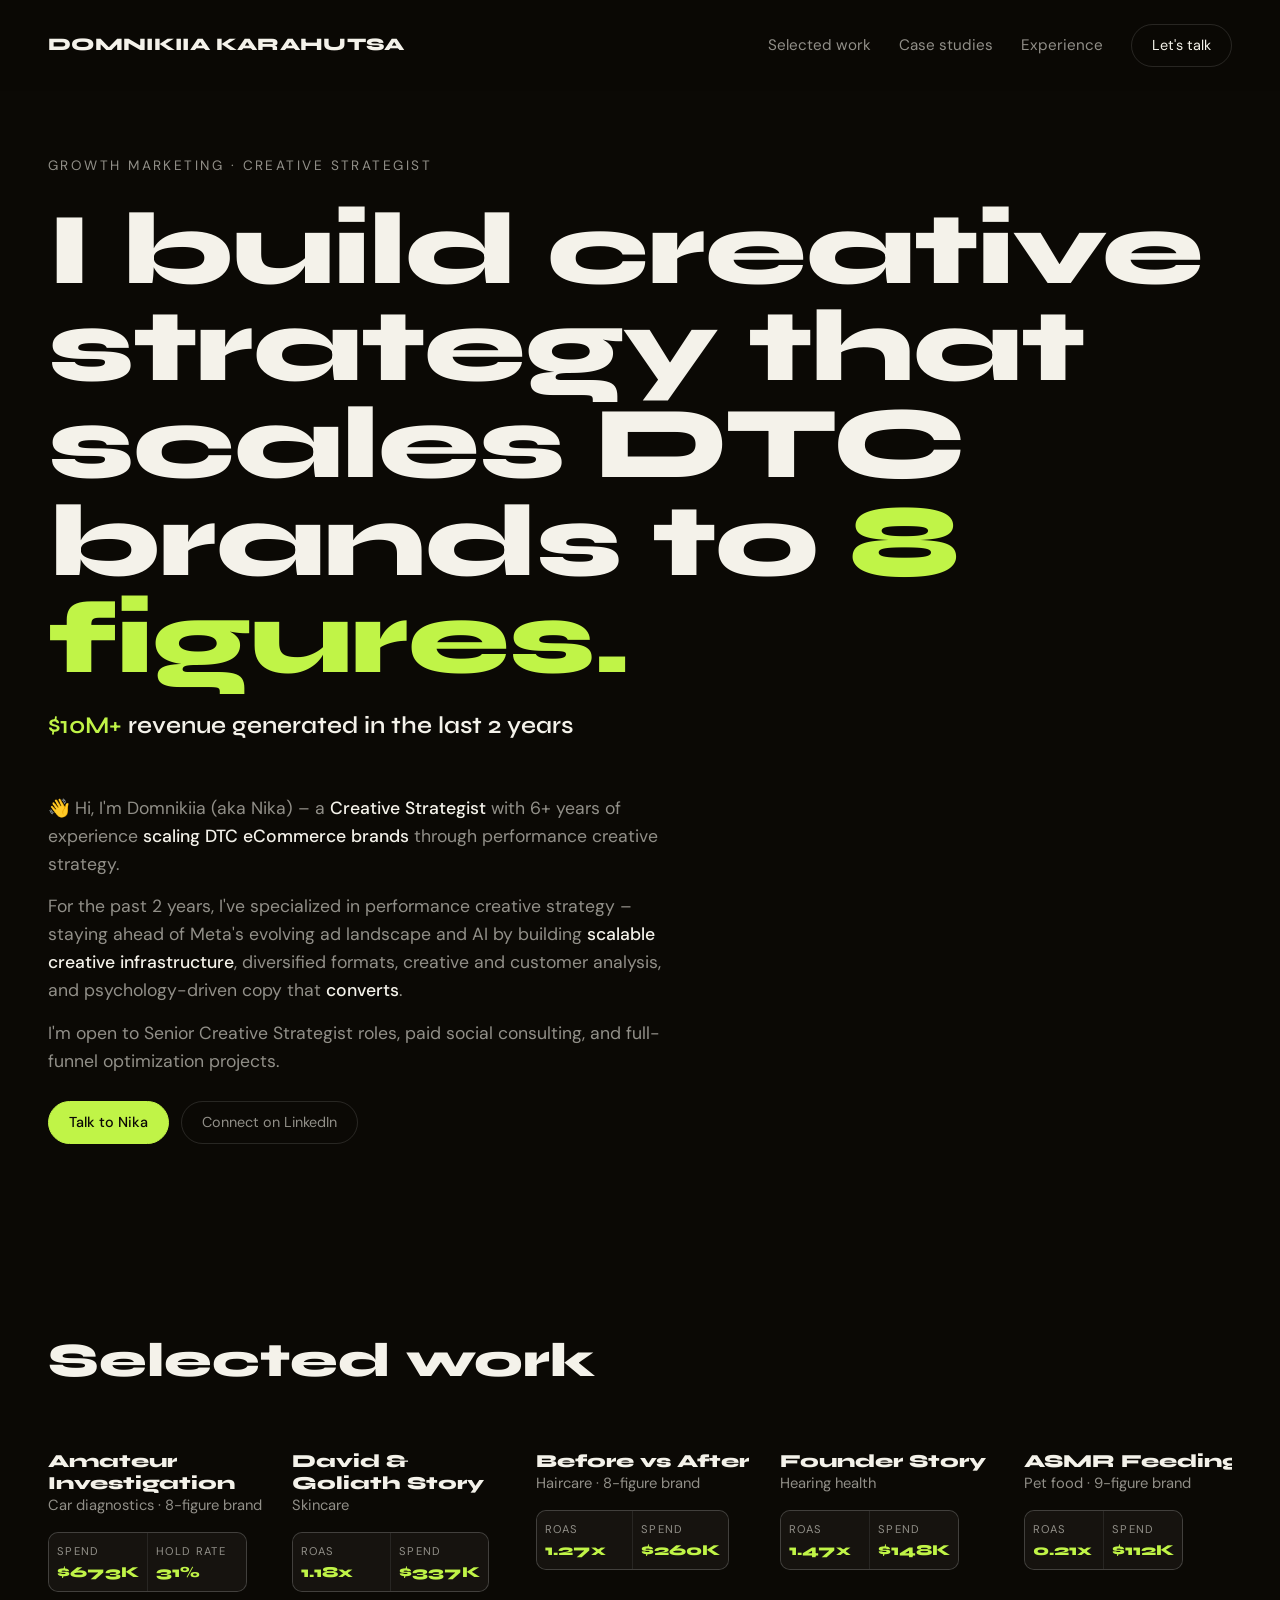
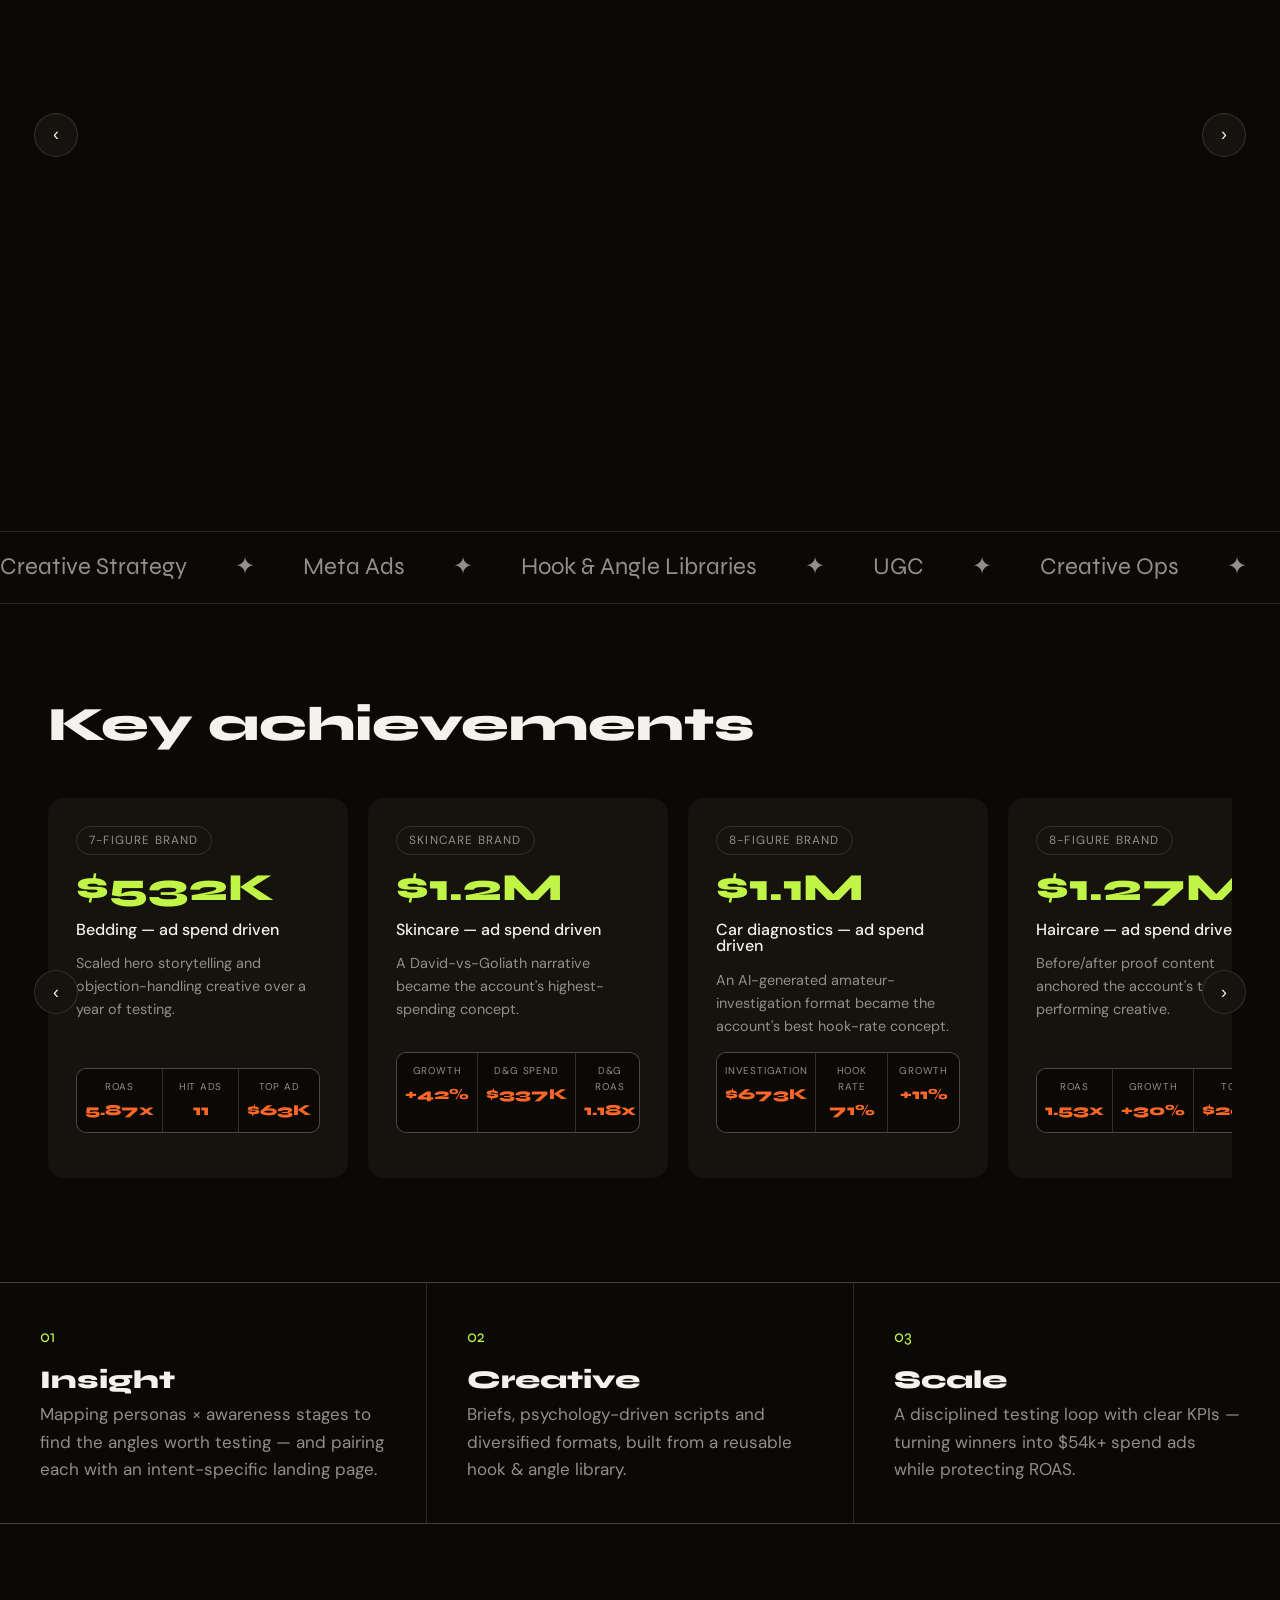
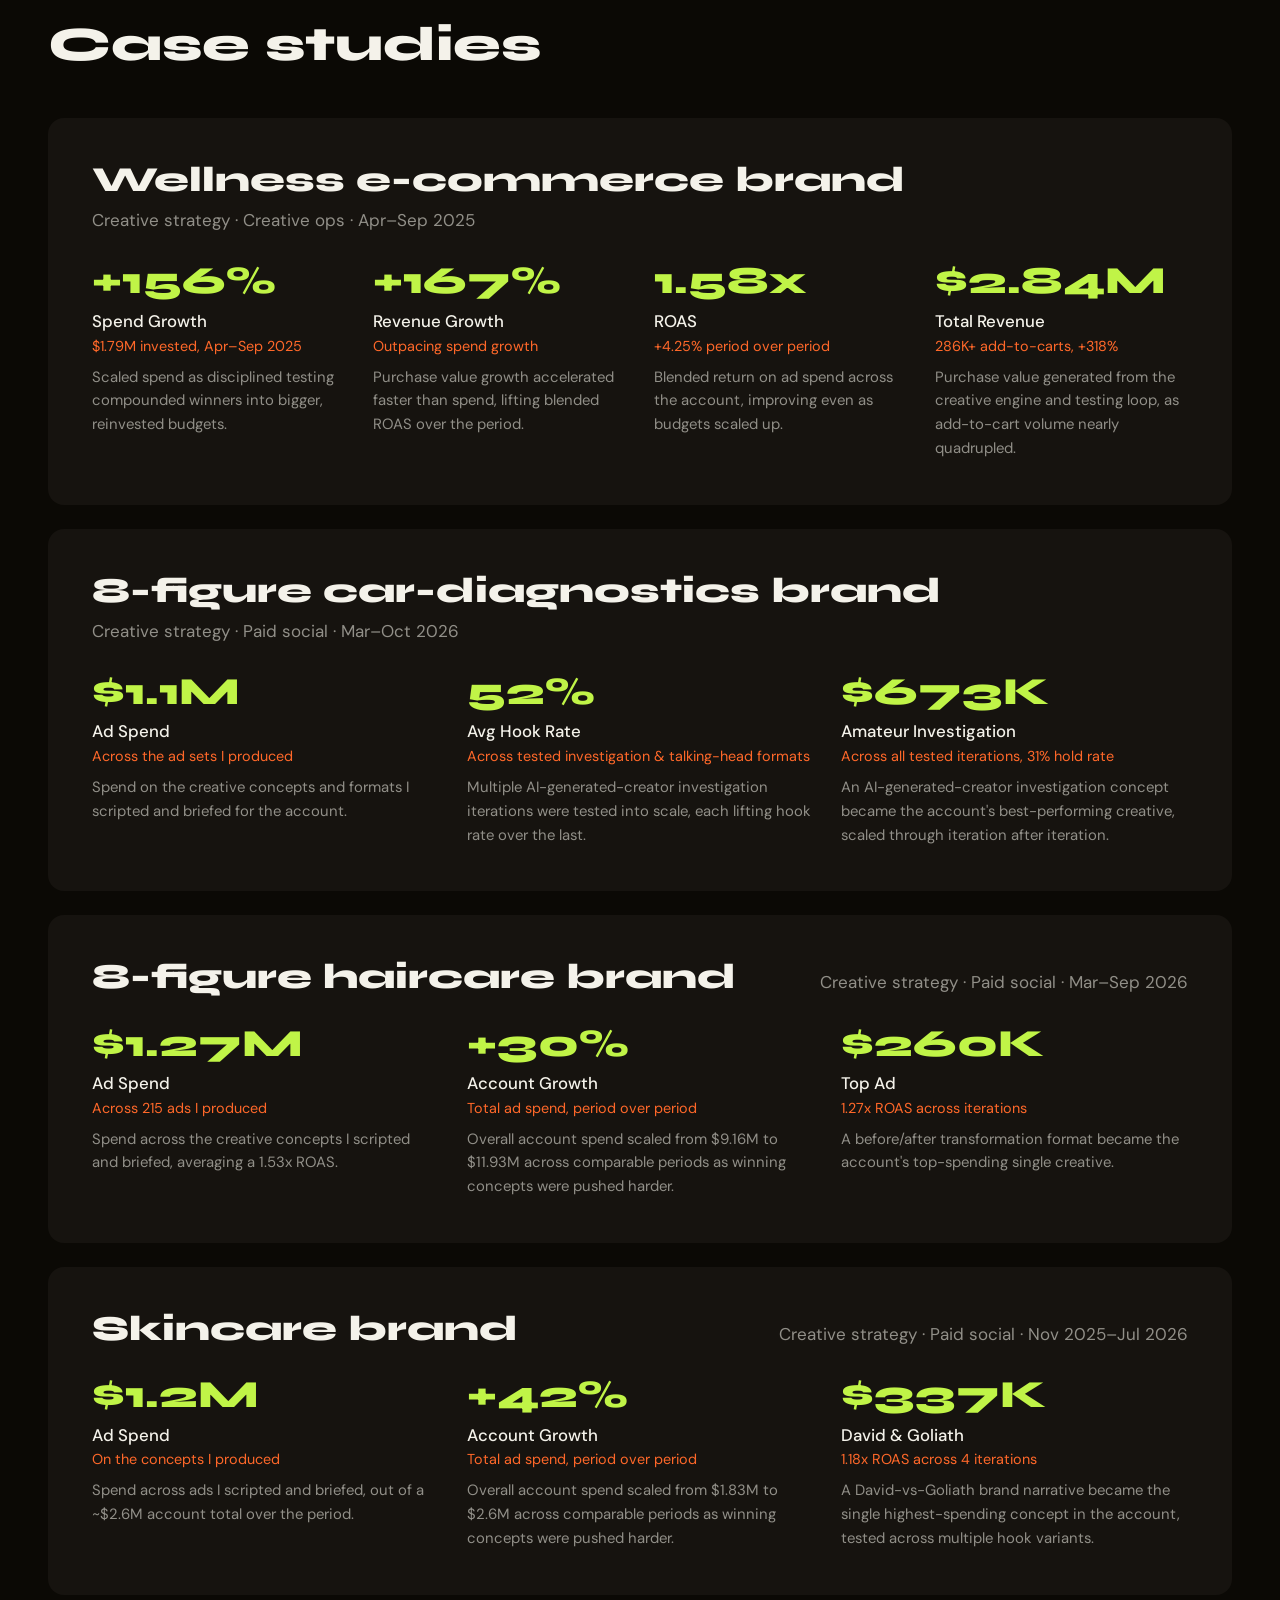
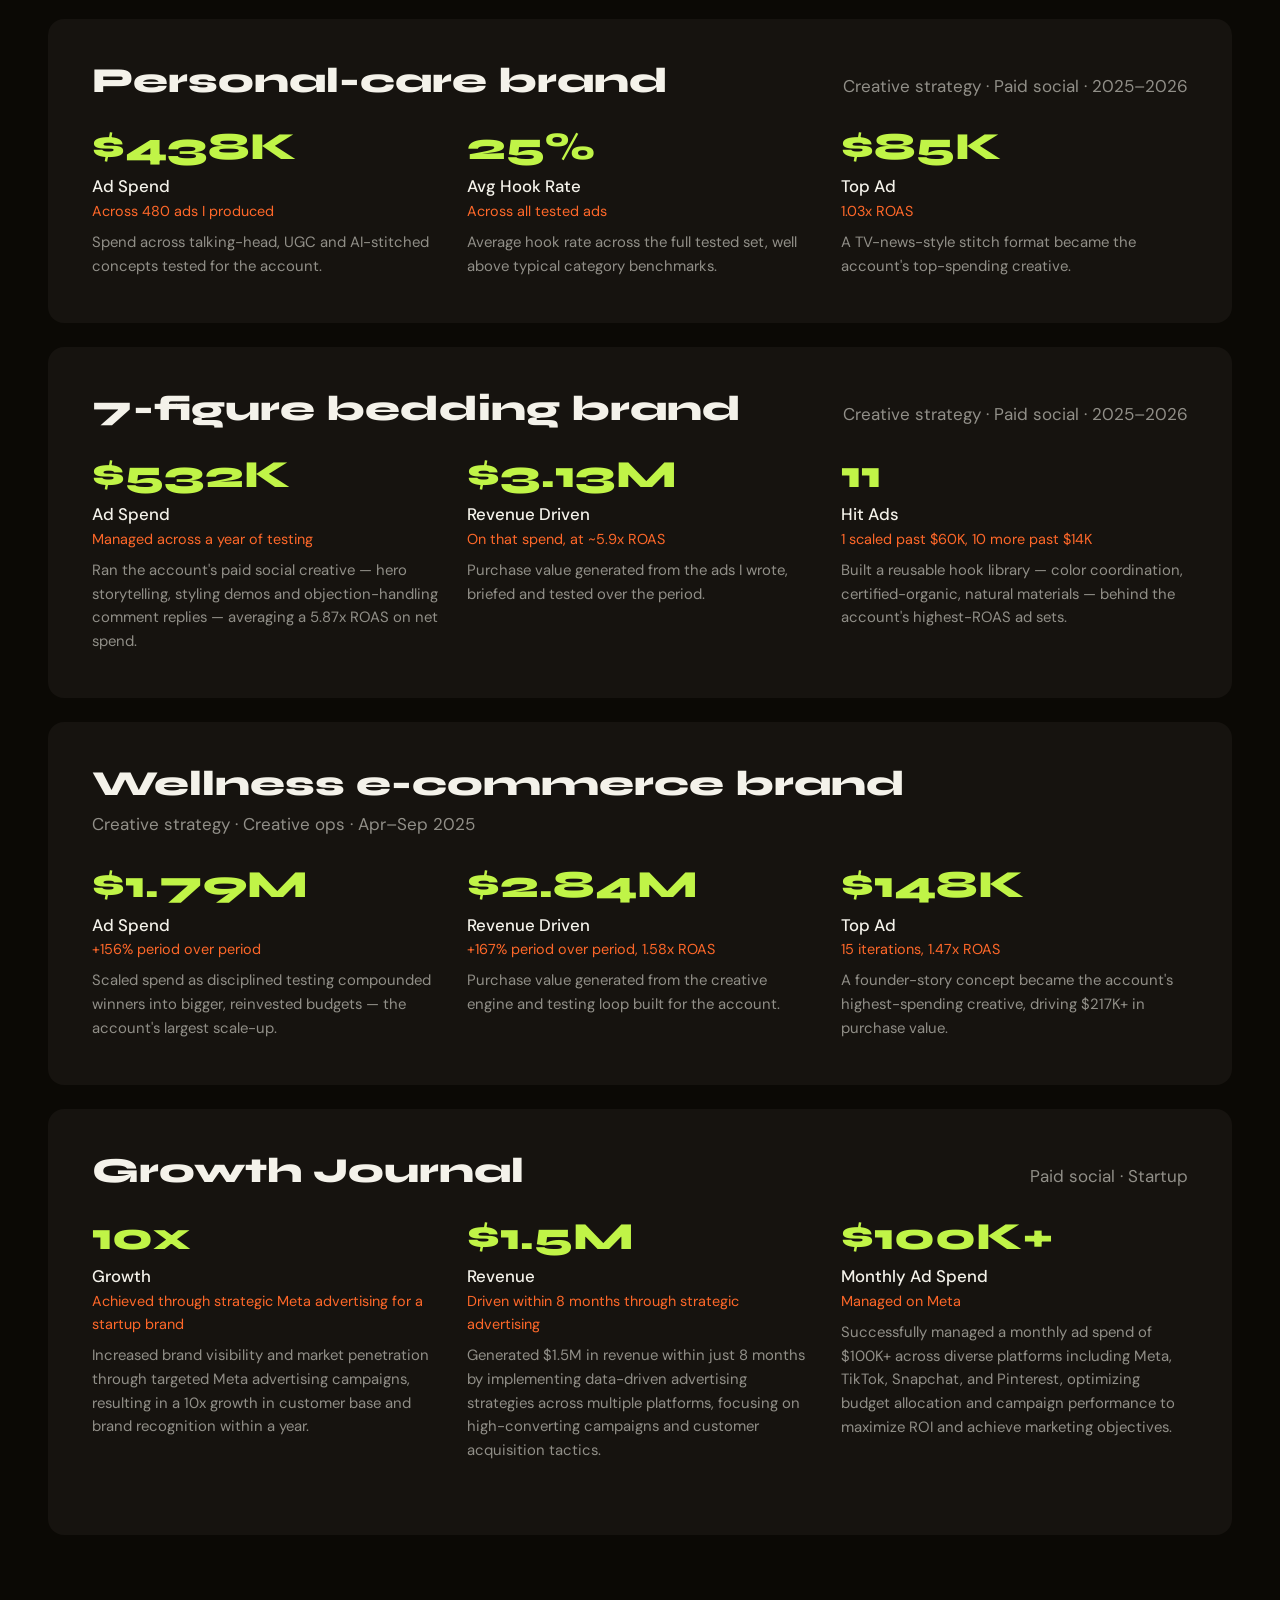
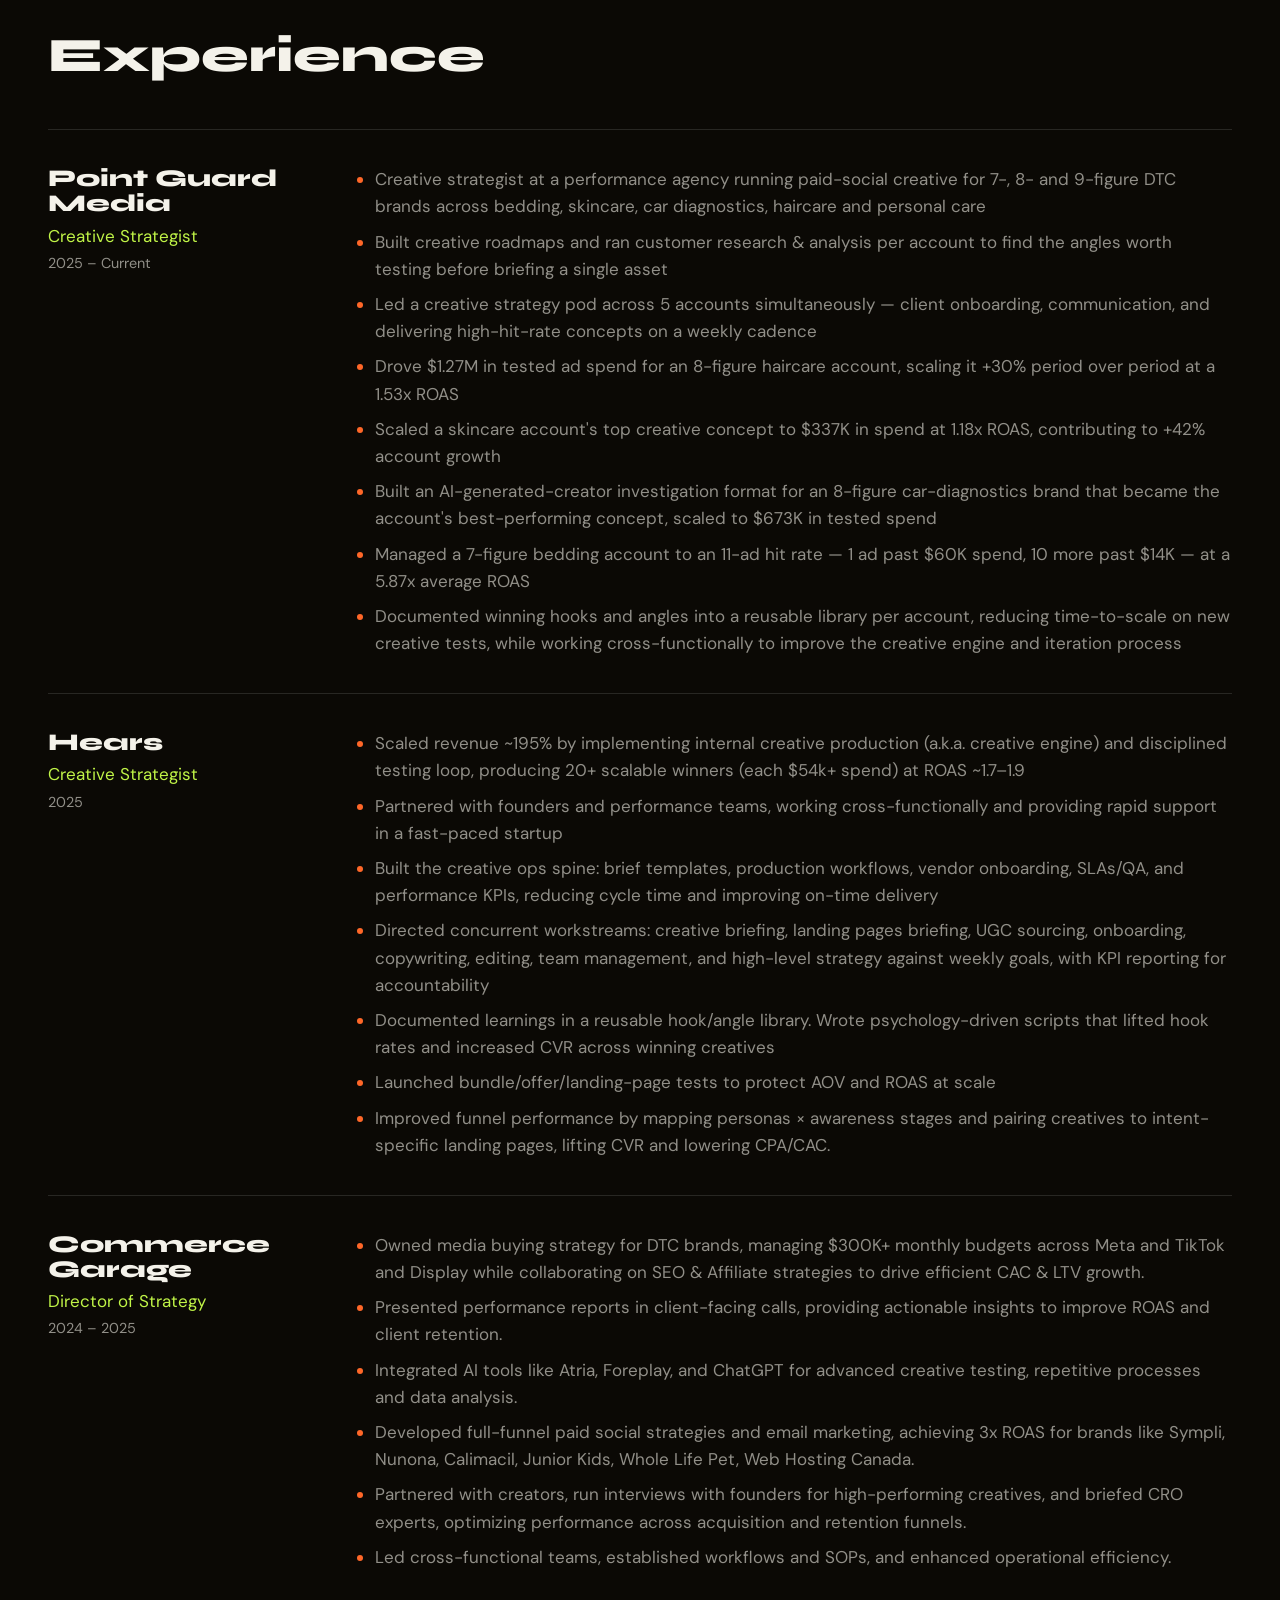
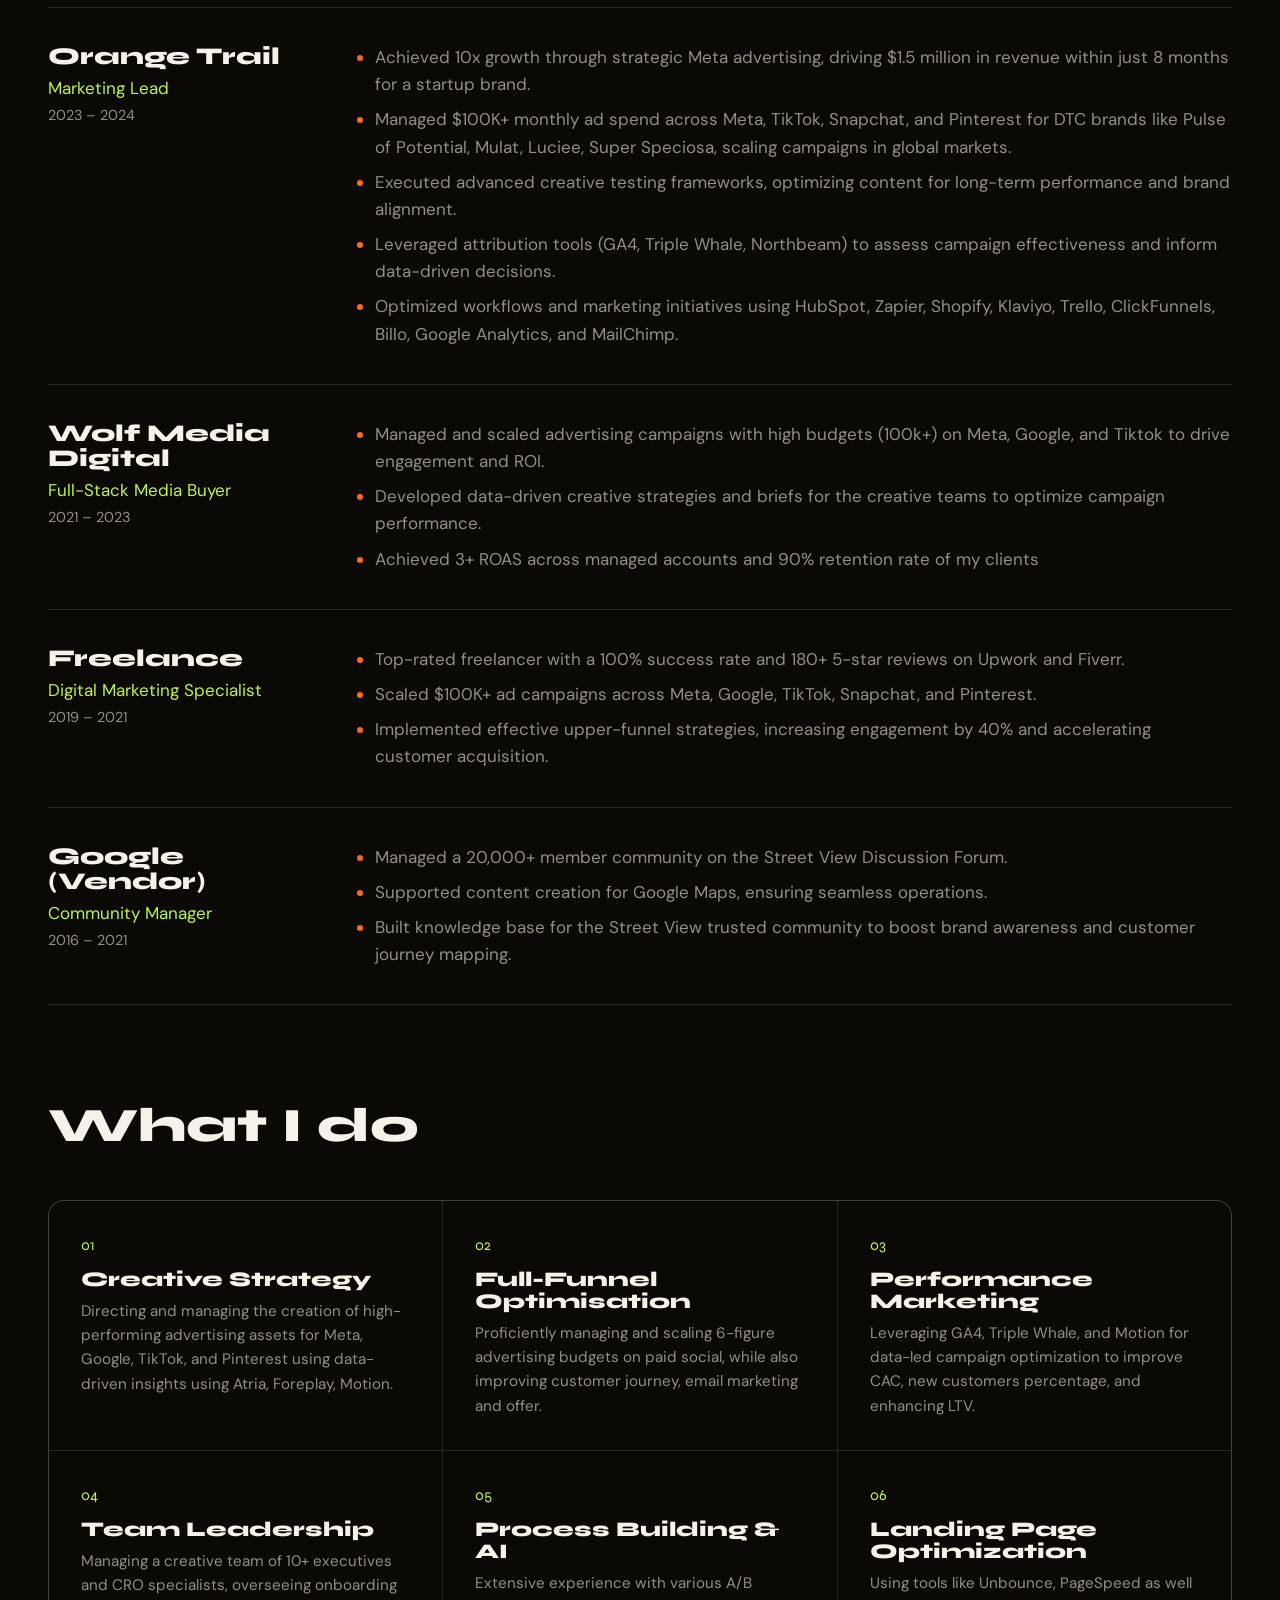
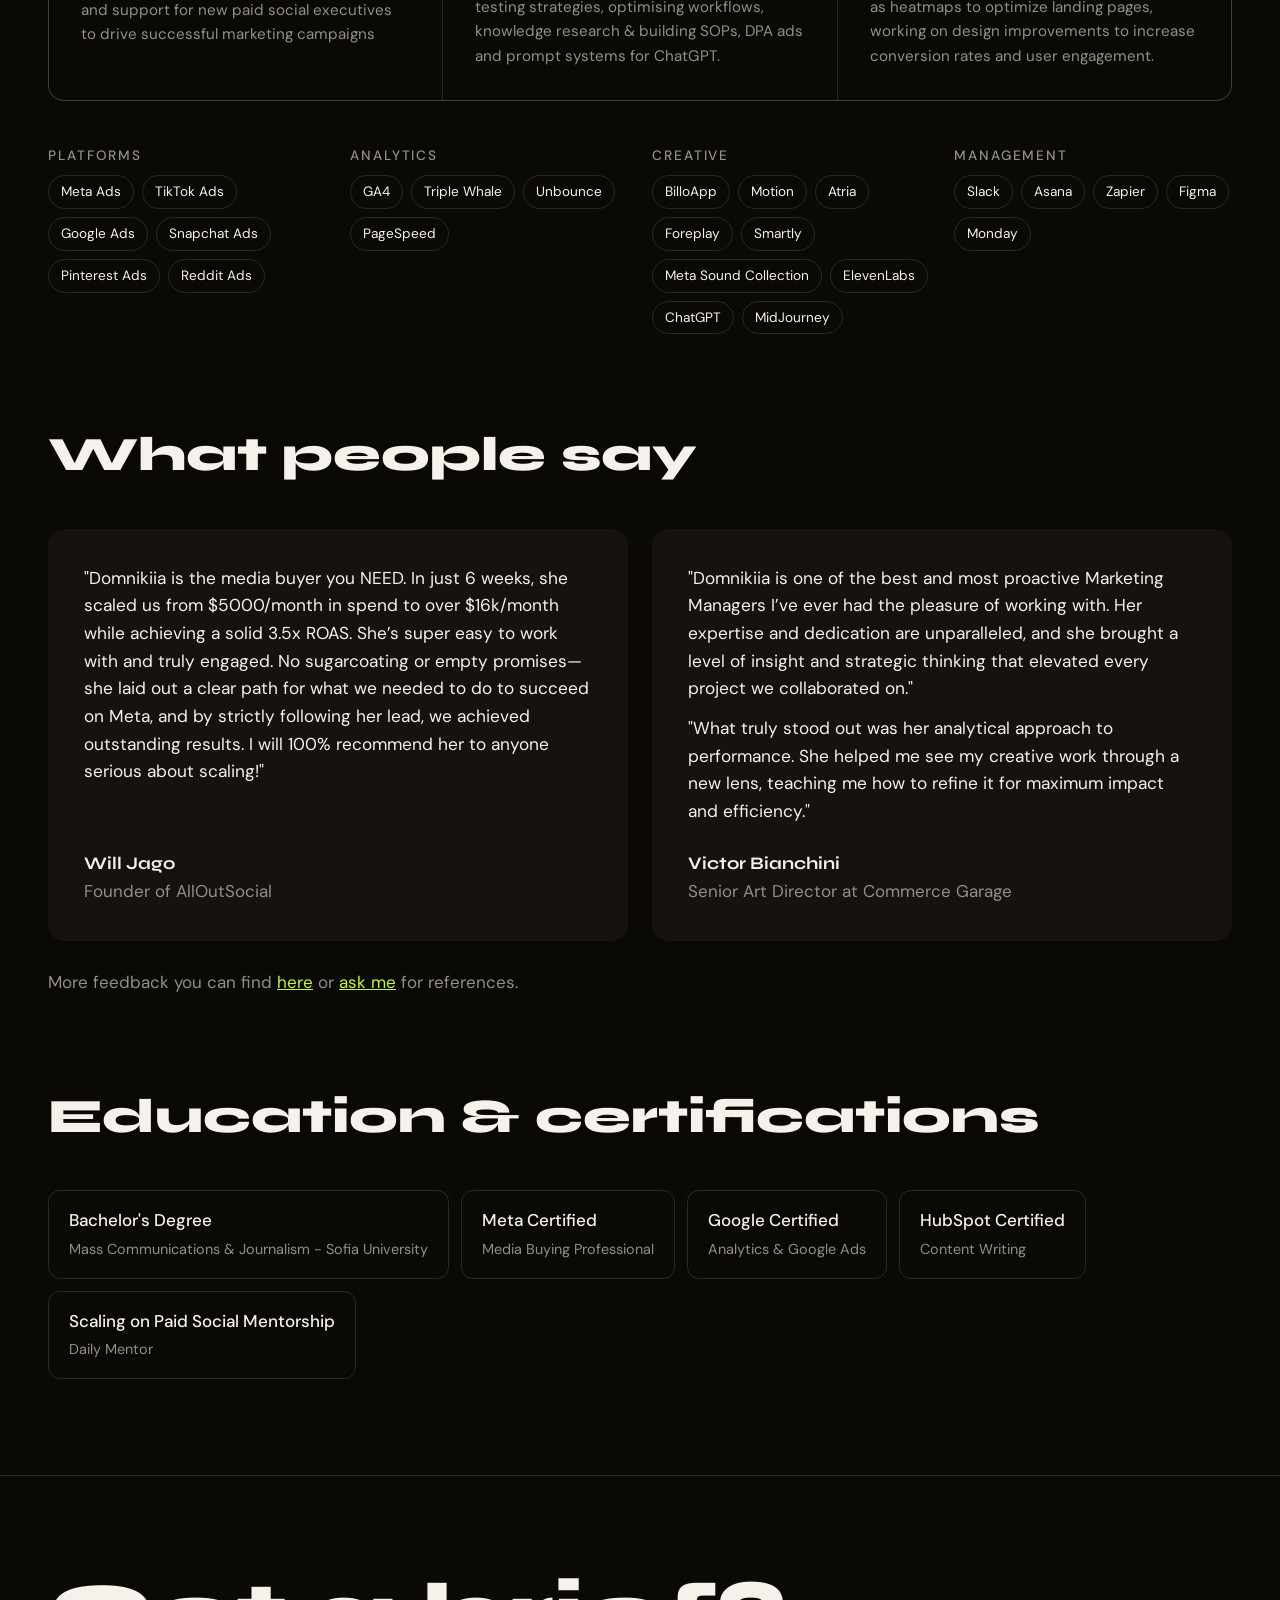
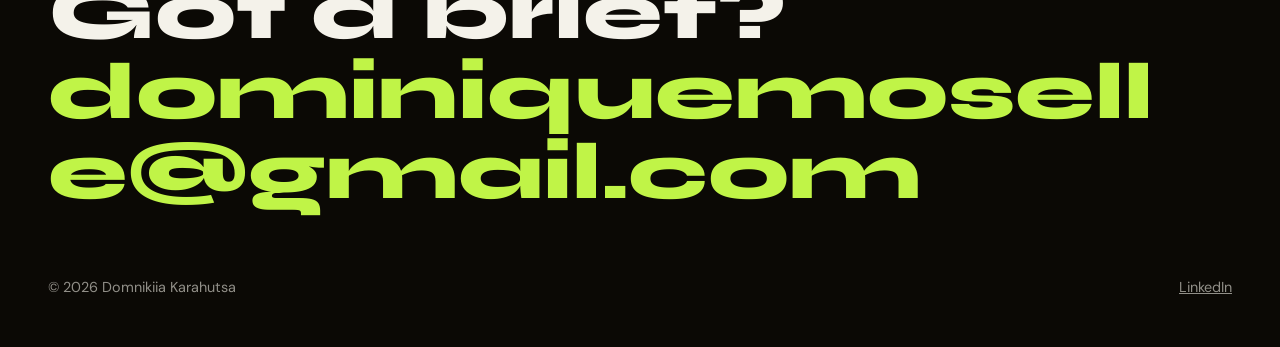
==== commit 735bd700: "Add Hears videos, reorder case studies chronologically, UX fixes - Add 2 new Hears videos (Founder S" ====
--- a/index.html
+++ b/index.html
@@ -177,32 +177,33 @@
   <section class="process reveal">
     <div><p class="n">01</p><h3>Insight</h3><p class="muted">Mapping personas × awareness stages to find the angles worth testing — and pairing each with an intent-specific landing page.</p></div>
     <div><p class="n">02</p><h3>Creative</h3><p class="muted">Briefs, psychology-driven scripts and diversified formats, built from a reusable hook &amp; angle library.</p></div>
-    <div><p class="n">03</p><h3>Scale</h3><p class="muted">A disciplined testing loop with clear KPIs — turning winners into €50k+ spend ads while protecting ROAS.</p></div>
+    <div><p class="n">03</p><h3>Scale</h3><p class="muted">A disciplined testing loop with clear KPIs — turning winners into $54k+ spend ads while protecting ROAS.</p></div>
   </section>
 
   <!-- CASE STUDIES -->
   <section class="section wrap" id="cases">
     <h2 class="section-title reveal">Case studies</h2>
     <div class="case e-commerce-collab reveal" style="margin-bottom: 24px">
+      <div class="case-head"><h3>Wellness e-commerce brand</h3><span class="muted">Creative strategy · Creative ops · Apr–Sep 2025</span></div>
       <div class="case-stats">
-        <div><div class="num">+156%</div><h4>Spend Growth</h4><em>€1.66M invested, Apr–Sep 2025</em><p>Scaled spend as disciplined testing compounded winners into bigger, reinvested budgets.</p></div>
+        <div><div class="num">+156%</div><h4>Spend Growth</h4><em>$1.79M invested, Apr–Sep 2025</em><p>Scaled spend as disciplined testing compounded winners into bigger, reinvested budgets.</p></div>
         <div><div class="num">+167%</div><h4>Revenue Growth</h4><em>Outpacing spend growth</em><p>Purchase value growth accelerated faster than spend, lifting blended ROAS over the period.</p></div>
         <div><div class="num">1.58x</div><h4>ROAS</h4><em>+4.25% period over period</em><p>Blended return on ad spend across the account, improving even as budgets scaled up.</p></div>
-        <div><div class="num">€2.63M</div><h4>Total Revenue</h4><em>286K+ add-to-carts, +318%</em><p>Purchase value generated from the creative engine and testing loop, as add-to-cart volume nearly quadrupled.</p></div>
+        <div><div class="num">$2.84M</div><h4>Total Revenue</h4><em>286K+ add-to-carts, +318%</em><p>Purchase value generated from the creative engine and testing loop, as add-to-cart volume nearly quadrupled.</p></div>
       </div>
     </div>
     <div class="cases">
       <article class="case reveal">
-        <div class="case-head"><h3>E-commerce brand</h3><span class="muted">Creative strategy · Creative ops</span></div>
-        <div class="case-stats">
-          <div><div class="num">€1.66M</div><h4>Ad Spend</h4><em>+156% period over period</em><p>Scaled spend as disciplined testing compounded winners into bigger, reinvested budgets — the account's largest scale-up.</p></div>
-          <div><div class="num">€2.63M</div><h4>Revenue Driven</h4><em>+167% period over period, 1.58x ROAS</em><p>Purchase value generated from the creative engine and testing loop built for the account.</p></div>
-          <div><div class="num">€137K</div><h4>Top Ad</h4><em>15 iterations, 1.47x ROAS</em><p>A founder-story concept became the account's highest-spending creative, driving €201K+ in purchase value.</p></div>
-        </div>
-      </article>
-
-      <article class="case reveal">
-        <div class="case-head"><h3>8-figure haircare brand</h3><span class="muted">Creative strategy · Paid social</span></div>
+        <div class="case-head"><h3>8-figure car-diagnostics brand</h3><span class="muted">Creative strategy · Paid social · Mar–Oct 2026</span></div>
+        <div class="case-stats">
+          <div><div class="num">$1.1M</div><h4>Ad Spend</h4><em>Across the ad sets I produced</em><p>Spend on the creative concepts and formats I scripted and briefed for the account.</p></div>
+          <div><div class="num">52%</div><h4>Avg Hook Rate</h4><em>Across tested investigation &amp; talking-head formats</em><p>Multiple AI-generated-creator investigation iterations were tested into scale, each lifting hook rate over the last.</p></div>
+          <div><div class="num">$673K</div><h4>Amateur Investigation</h4><em>Across all tested iterations, 31% hold rate</em><p>An AI-generated-creator investigation concept became the account's best-performing creative, scaled through iteration after iteration.</p></div>
+        </div>
+      </article>
+
+      <article class="case reveal">
+        <div class="case-head"><h3>8-figure haircare brand</h3><span class="muted">Creative strategy · Paid social · Mar–Sep 2026</span></div>
         <div class="case-stats">
           <div><div class="num">$1.27M</div><h4>Ad Spend</h4><em>Across 215 ads I produced</em><p>Spend across the creative concepts I scripted and briefed, averaging a 1.53x ROAS.</p></div>
           <div><div class="num">+30%</div><h4>Account Growth</h4><em>Total ad spend, period over period</em><p>Overall account spend scaled from $9.16M to $11.93M across comparable periods as winning concepts were pushed harder.</p></div>
@@ -211,7 +212,7 @@
       </article>
 
       <article class="case reveal">
-        <div class="case-head"><h3>Skincare brand</h3><span class="muted">Creative strategy · Paid social</span></div>
+        <div class="case-head"><h3>Skincare brand</h3><span class="muted">Creative strategy · Paid social · Nov 2025–Jul 2026</span></div>
         <div class="case-stats">
           <div><div class="num">$1.2M</div><h4>Ad Spend</h4><em>On the concepts I produced</em><p>Spend across ads I scripted and briefed, out of a ~$2.6M account total over the period.</p></div>
           <div><div class="num">+42%</div><h4>Account Growth</h4><em>Total ad spend, period over period</em><p>Overall account spend scaled from $1.83M to $2.6M across comparable periods as winning concepts were pushed harder.</p></div>
@@ -220,16 +221,16 @@
       </article>
 
       <article class="case reveal">
-        <div class="case-head"><h3>8-figure car-diagnostics brand</h3><span class="muted">Creative strategy · Paid social</span></div>
-        <div class="case-stats">
-          <div><div class="num">$1.1M</div><h4>Ad Spend</h4><em>Across the ad sets I produced</em><p>Spend on the creative concepts and formats I scripted and briefed for the account.</p></div>
-          <div><div class="num">52%</div><h4>Avg Hook Rate</h4><em>Across tested investigation &amp; talking-head formats</em><p>Multiple AI-generated-creator investigation iterations were tested into scale, each lifting hook rate over the last.</p></div>
-          <div><div class="num">$673K</div><h4>Amateur Investigation</h4><em>Across all tested iterations, 31% hold rate</em><p>An AI-generated-creator investigation concept became the account's best-performing creative, scaled through iteration after iteration.</p></div>
-        </div>
-      </article>
-
-      <article class="case reveal">
-        <div class="case-head"><h3>7-figure bedding brand</h3><span class="muted">Creative strategy · Paid social</span></div>
+        <div class="case-head"><h3>Personal-care brand</h3><span class="muted">Creative strategy · Paid social · 2025–2026</span></div>
+        <div class="case-stats">
+          <div><div class="num">$438K</div><h4>Ad Spend</h4><em>Across 480 ads I produced</em><p>Spend across talking-head, UGC and AI-stitched concepts tested for the account.</p></div>
+          <div><div class="num">25%</div><h4>Avg Hook Rate</h4><em>Across all tested ads</em><p>Average hook rate across the full tested set, well above typical category benchmarks.</p></div>
+          <div><div class="num">$85K</div><h4>Top Ad</h4><em>1.03x ROAS</em><p>A TV-news-style stitch format became the account's top-spending creative.</p></div>
+        </div>
+      </article>
+
+      <article class="case reveal">
+        <div class="case-head"><h3>7-figure bedding brand</h3><span class="muted">Creative strategy · Paid social · 2025–2026</span></div>
         <div class="case-stats">
           <div><div class="num">$532K</div><h4>Ad Spend</h4><em>Managed across a year of testing</em><p>Ran the account's paid social creative — hero storytelling, styling demos and objection-handling comment replies — averaging a 5.87x ROAS on net spend.</p></div>
           <div><div class="num">$3.13M</div><h4>Revenue Driven</h4><em>On that spend, at ~5.9x ROAS</em><p>Purchase value generated from the ads I wrote, briefed and tested over the period.</p></div>
@@ -238,11 +239,11 @@
       </article>
 
       <article class="case reveal">
-        <div class="case-head"><h3>Personal-care brand</h3><span class="muted">Creative strategy · Paid social</span></div>
-        <div class="case-stats">
-          <div><div class="num">$438K</div><h4>Ad Spend</h4><em>Across 480 ads I produced</em><p>Spend across talking-head, UGC and AI-stitched concepts tested for the account.</p></div>
-          <div><div class="num">25%</div><h4>Avg Hook Rate</h4><em>Across all tested ads</em><p>Average hook rate across the full tested set, well above typical category benchmarks.</p></div>
-          <div><div class="num">$85K</div><h4>Top Ad</h4><em>1.03x ROAS</em><p>A TV-news-style stitch format became the account's top-spending creative.</p></div>
+        <div class="case-head"><h3>Wellness e-commerce brand</h3><span class="muted">Creative strategy · Creative ops · Apr–Sep 2025</span></div>
+        <div class="case-stats">
+          <div><div class="num">$1.79M</div><h4>Ad Spend</h4><em>+156% period over period</em><p>Scaled spend as disciplined testing compounded winners into bigger, reinvested budgets — the account's largest scale-up.</p></div>
+          <div><div class="num">$2.84M</div><h4>Revenue Driven</h4><em>+167% period over period, 1.58x ROAS</em><p>Purchase value generated from the creative engine and testing loop built for the account.</p></div>
+          <div><div class="num">$148K</div><h4>Top Ad</h4><em>15 iterations, 1.47x ROAS</em><p>A founder-story concept became the account's highest-spending creative, driving $217K+ in purchase value.</p></div>
         </div>
       </article>
 
@@ -266,10 +267,11 @@
     <h2 class="section-title reveal">Experience</h2>
     <div>
       <div class="job reveal">
-        <div><h3>Point Guard Media</h3><p class="role">Creative Strategist</p><p class="years">2025 – 2026</p></div>
+        <div><h3>Point Guard Media</h3><p class="role">Creative Strategist</p><p class="years">2025 – Current</p></div>
         <ul>
           <li>Creative strategist at a performance agency running paid-social creative for 7-, 8- and 9-figure DTC brands across bedding, skincare, car diagnostics, haircare and personal care</li>
-          <li>Diversified creative across 7 formats — storytelling, talking-head, problem/solution, UGC, investigation, proof/objection and AI-generated — each built from creative research and customer analysis to speak to the right audience at the right stage of the funnel</li>
+          <li>Built creative roadmaps and ran customer research &amp; analysis per account to find the angles worth testing before briefing a single asset</li>
+          <li>Led a creative strategy pod across 5 accounts simultaneously — client onboarding, communication, and delivering high-hit-rate concepts on a weekly cadence</li>
           <li>Drove $1.27M in tested ad spend for an 8-figure haircare account, scaling it +30% period over period at a 1.53x ROAS</li>
           <li>Scaled a skincare account's top creative concept to $337K in spend at 1.18x ROAS, contributing to +42% account growth</li>
           <li>Built an AI-generated-creator investigation format for an 8-figure car-diagnostics brand that became the account's best-performing concept, scaled to $673K in tested spend</li>
@@ -280,7 +282,7 @@
       <div class="job reveal">
         <div><h3>Hears</h3><p class="role">Creative Strategist</p><p class="years">2025</p></div>
         <ul>
-          <li>Scaled revenue ~195% by implementing internal creative production (a.k.a. creative engine) and disciplined testing loop, producing 20+ scalable winners (each €50k+ spend) at ROAS ~1.7–1.9</li>
+          <li>Scaled revenue ~195% by implementing internal creative production (a.k.a. creative engine) and disciplined testing loop, producing 20+ scalable winners (each $54k+ spend) at ROAS ~1.7–1.9</li>
           <li>Partnered with founders and performance teams, working cross-functionally and providing rapid support in a fast-paced startup</li>
           <li>Built the creative ops spine: brief templates, production workflows, vendor onboarding, SLAs/QA, and performance KPIs, reducing cycle time and improving on-time delivery</li>
           <li>Directed concurrent workstreams: creative briefing, landing pages briefing, UGC sourcing, onboarding, copywriting, editing, team management, and high-level strategy against weekly goals, with KPI reporting for accountability</li>
--- a/styles.css
+++ b/styles.css
@@ -30,6 +30,8 @@
 
 /* Nav */
 nav { display: flex; align-items: center; justify-content: space-between; gap: 16px; padding-top: 24px; padding-bottom: 24px; position: sticky; top: 0; z-index: 20; background: color-mix(in oklch, var(--bg) 85%, transparent); backdrop-filter: blur(10px); }
+/* Keep anchor-link targets from landing underneath the sticky nav */
+section[id] { scroll-margin-top: 88px; }
 .logo { font-family: var(--display); font-weight: 800; font-size: 1.1rem; text-decoration: none; letter-spacing: .02em; }
 .nav-links { display: flex; align-items: center; gap: 28px; }
 .nav-links a:not(.pill) { text-decoration: none; font-size: .95rem; color: var(--muted-fg); transition: color .2s; }
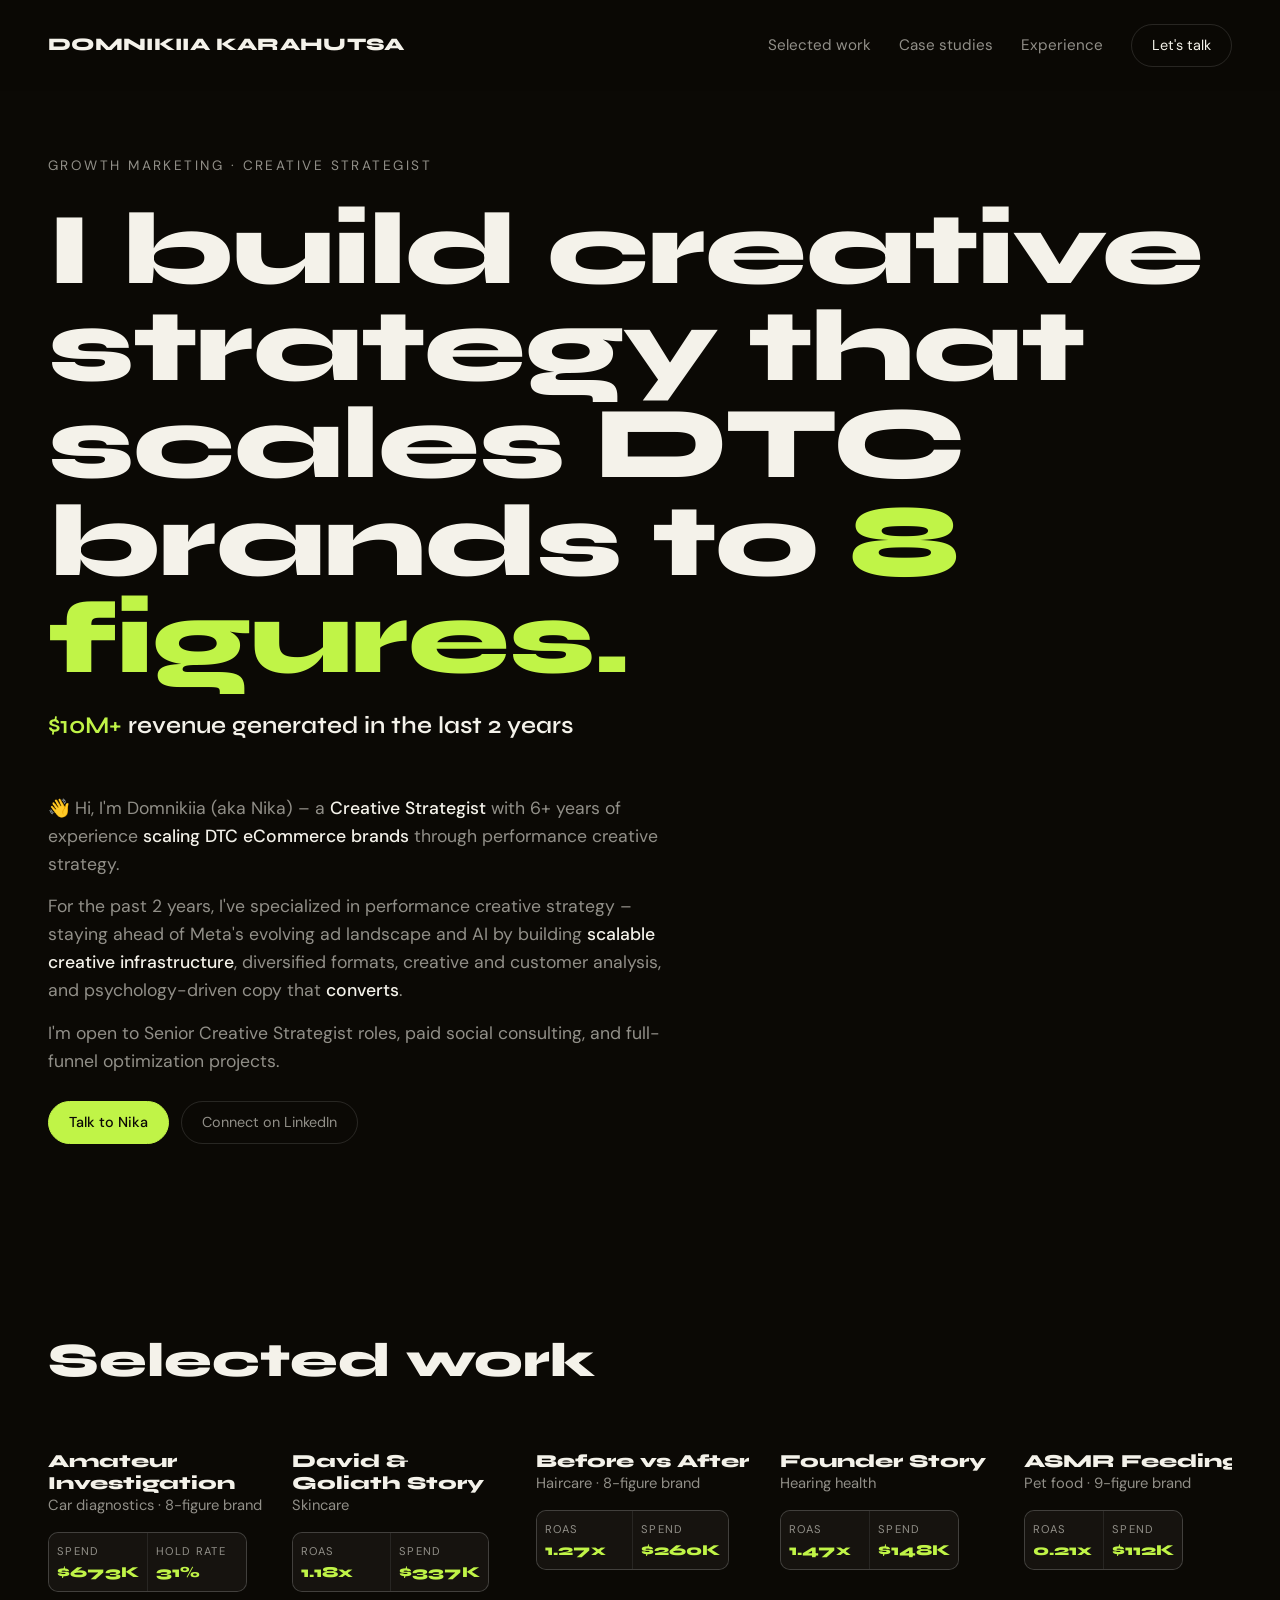
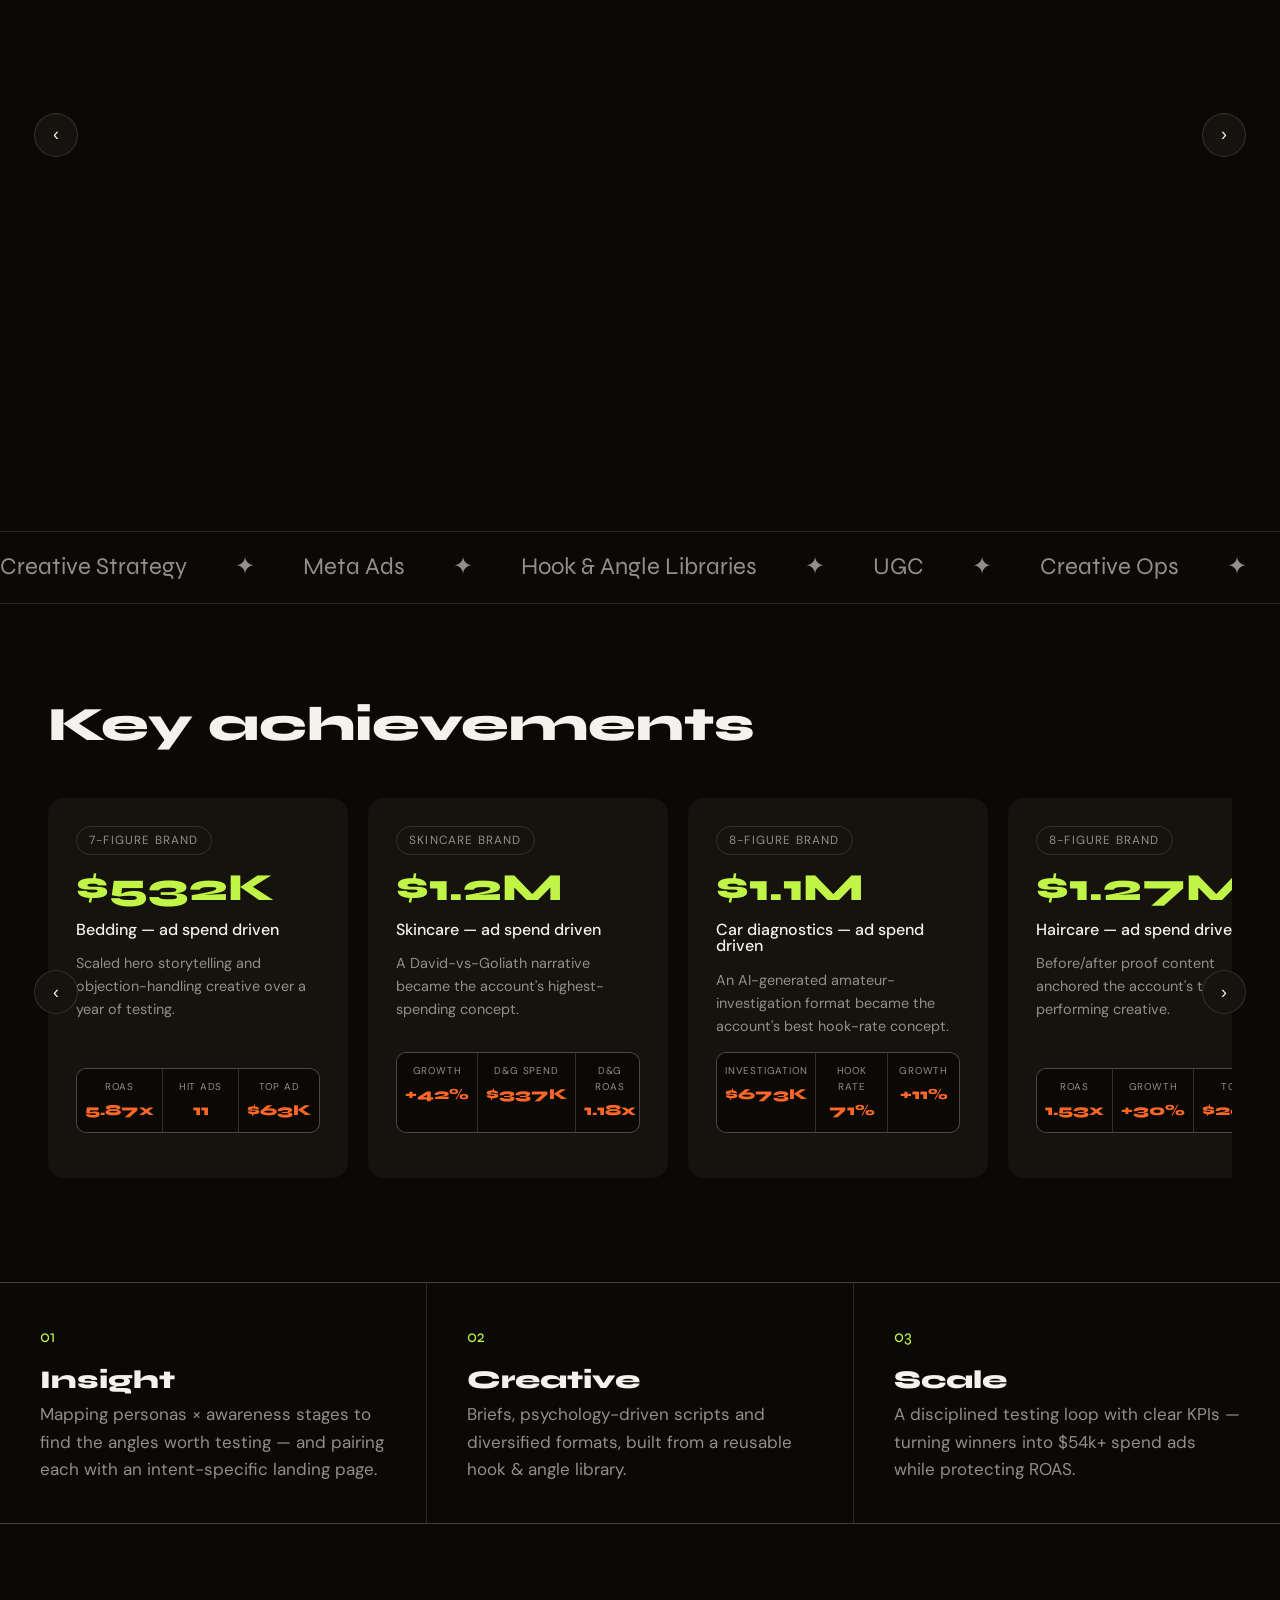
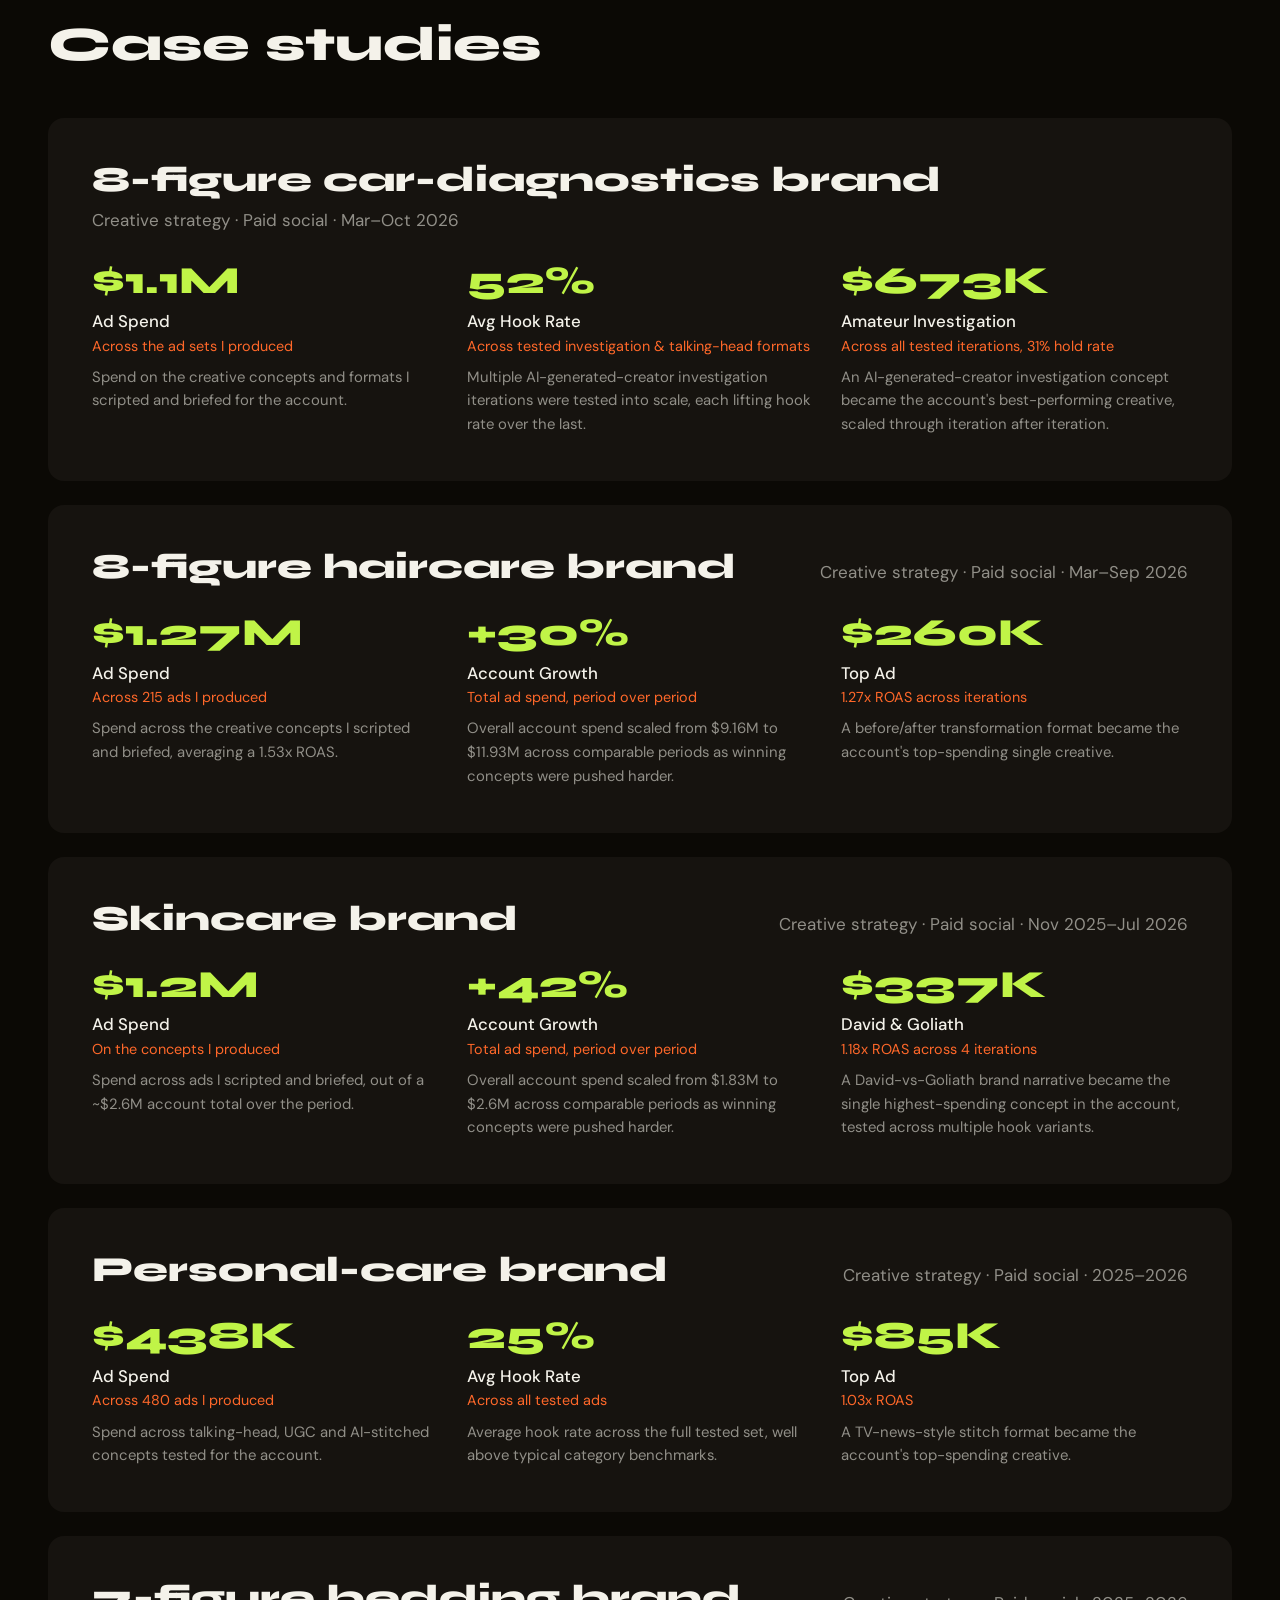
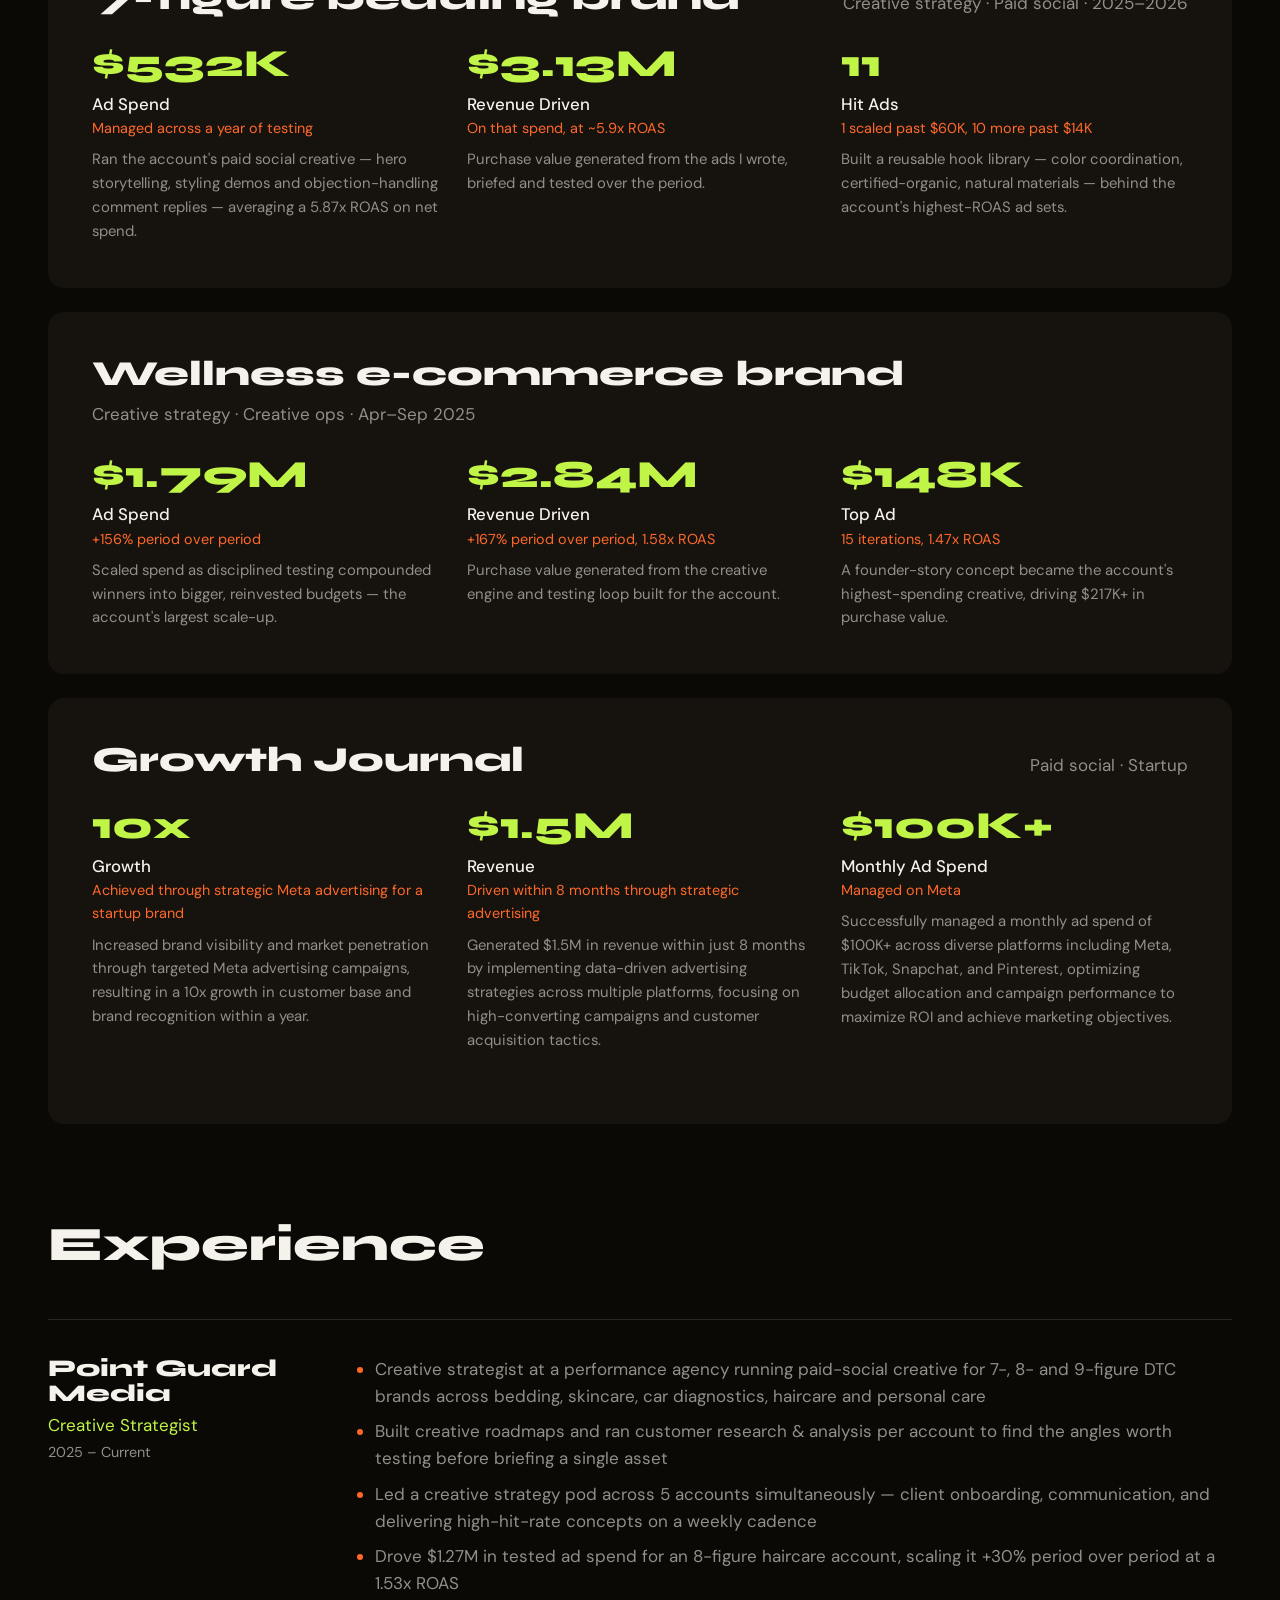
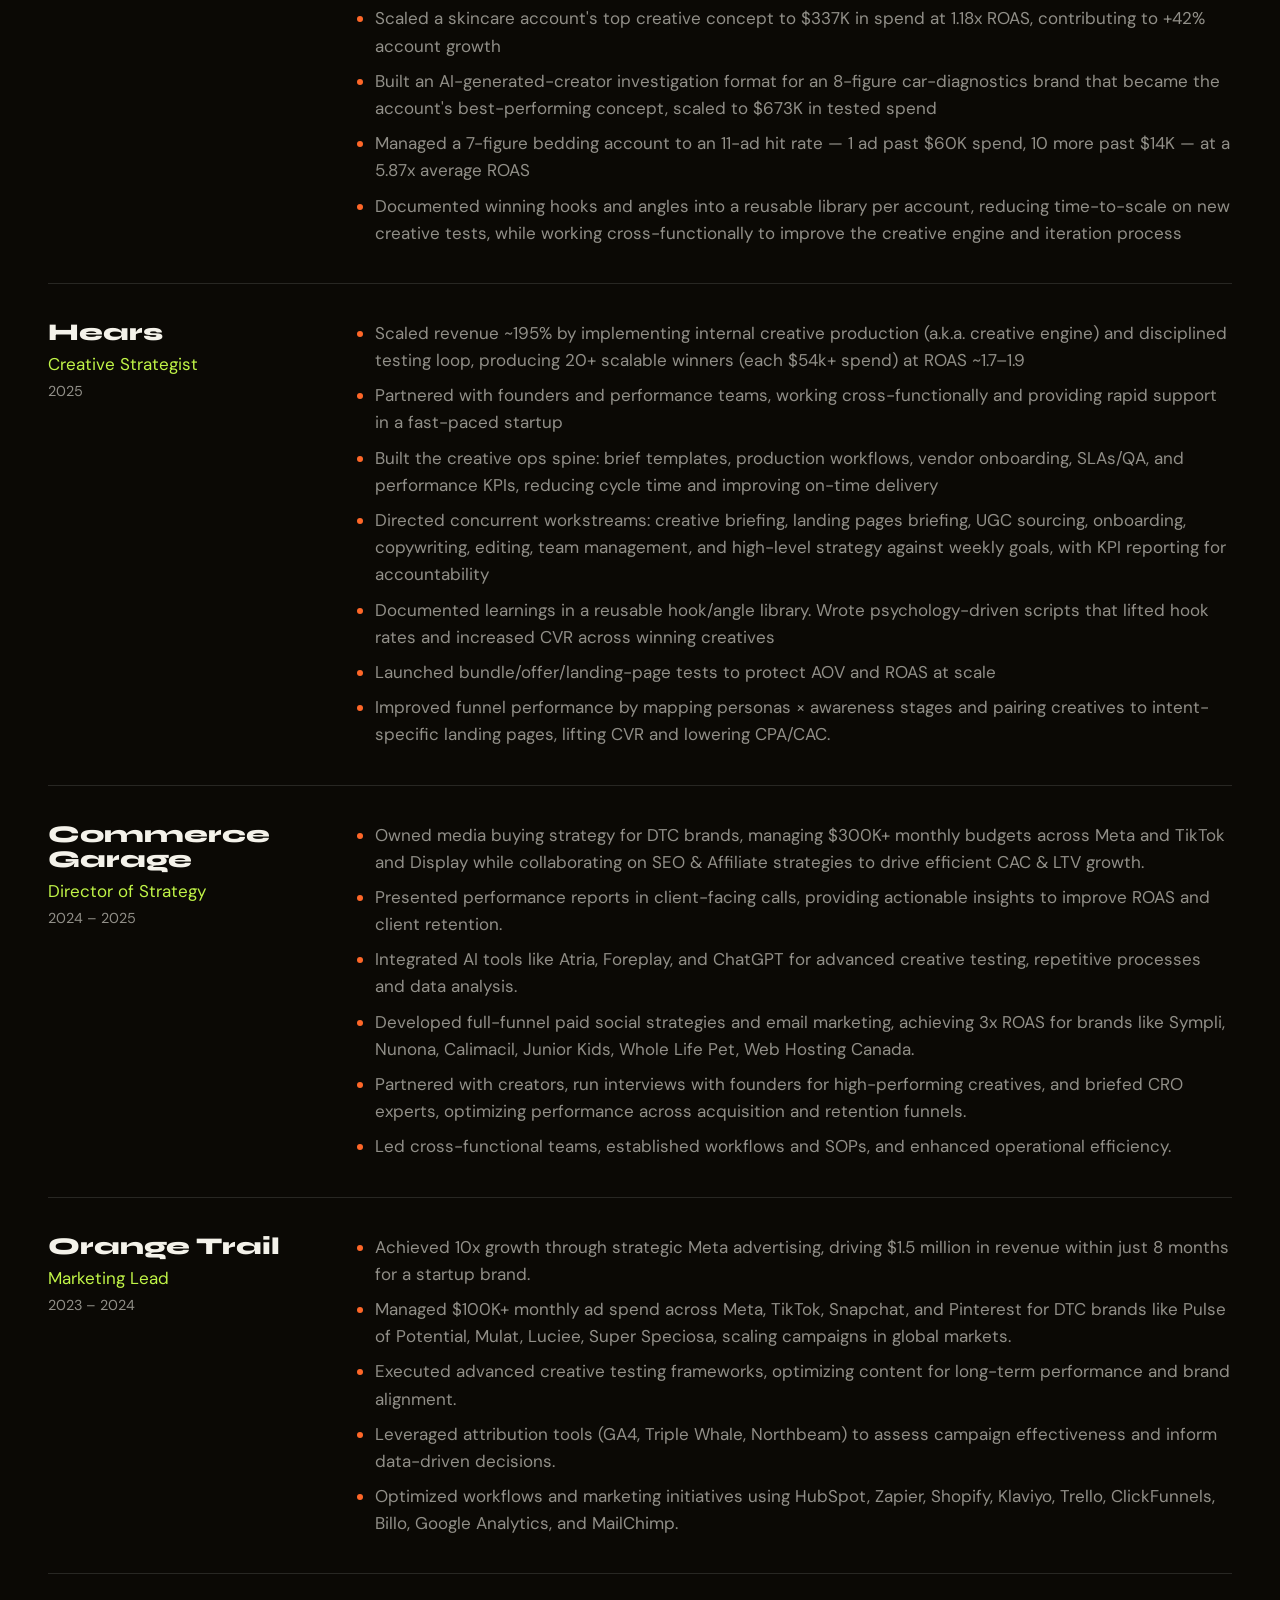
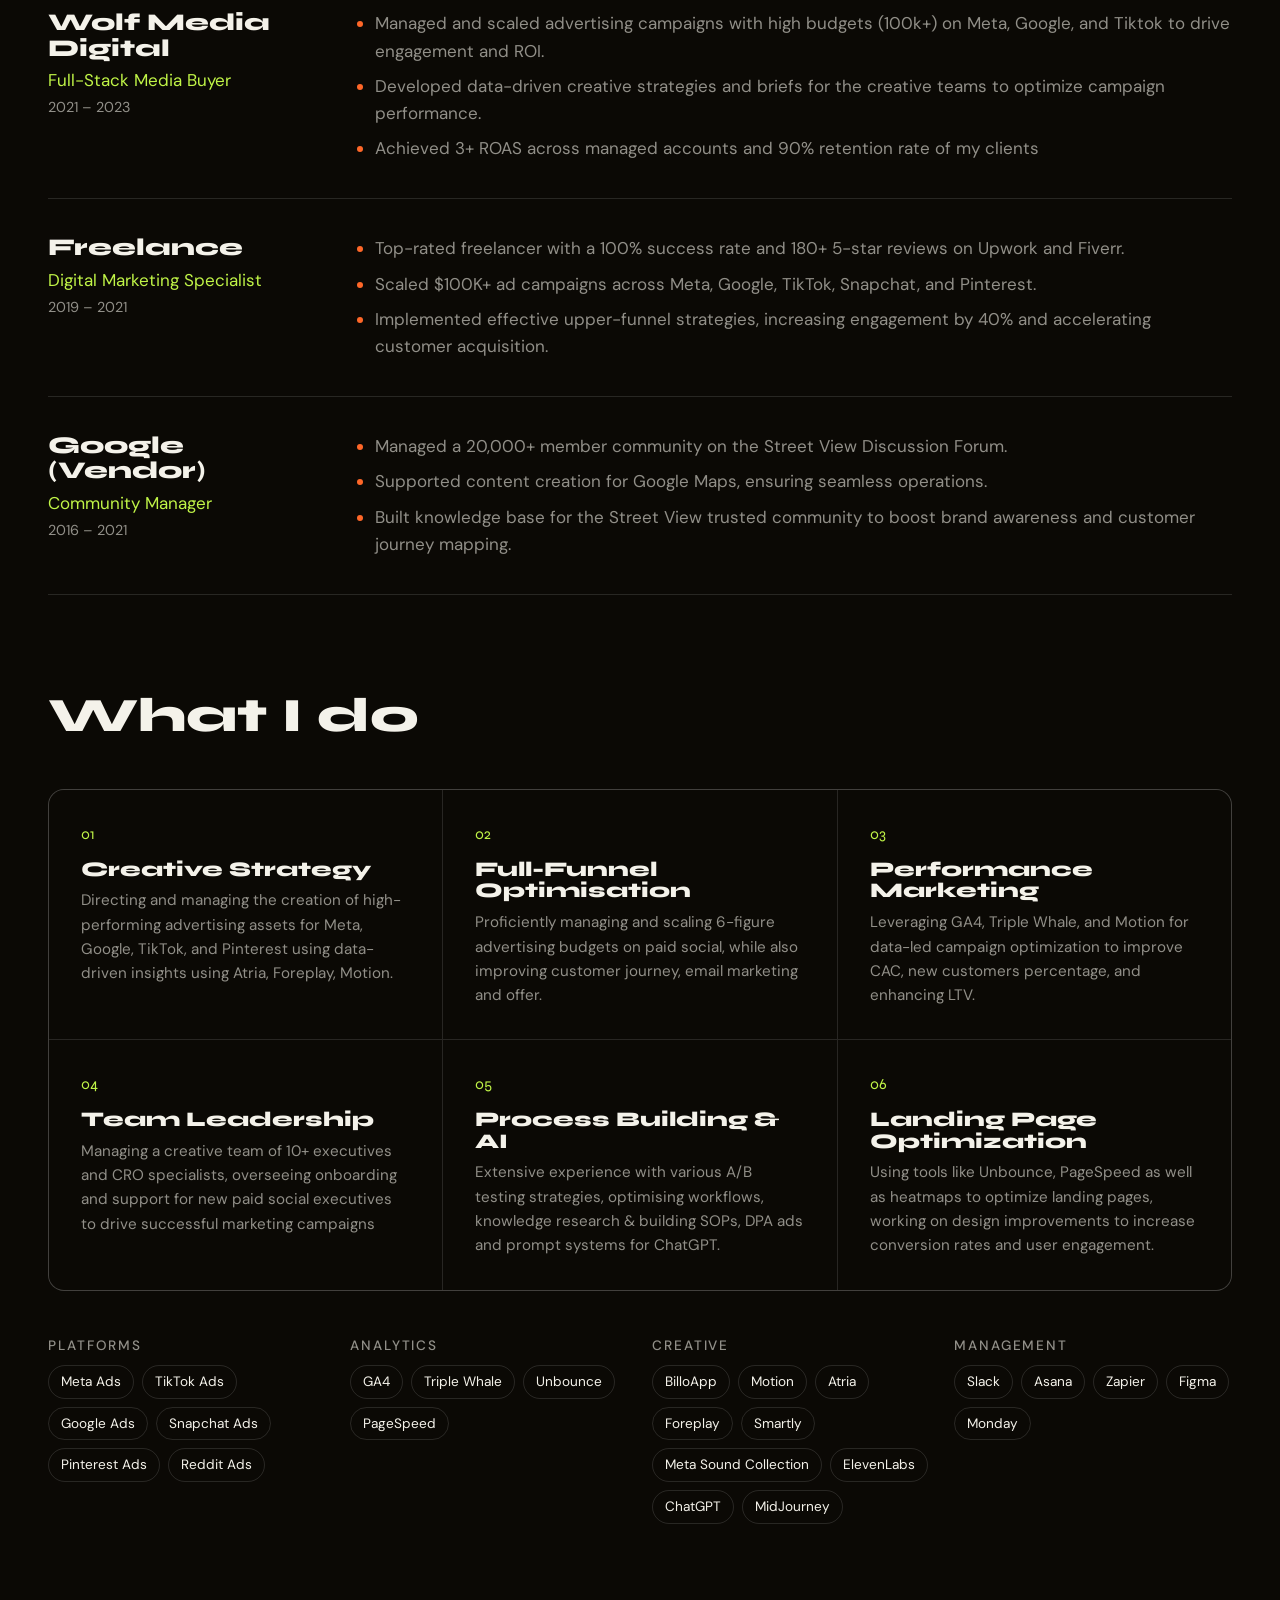
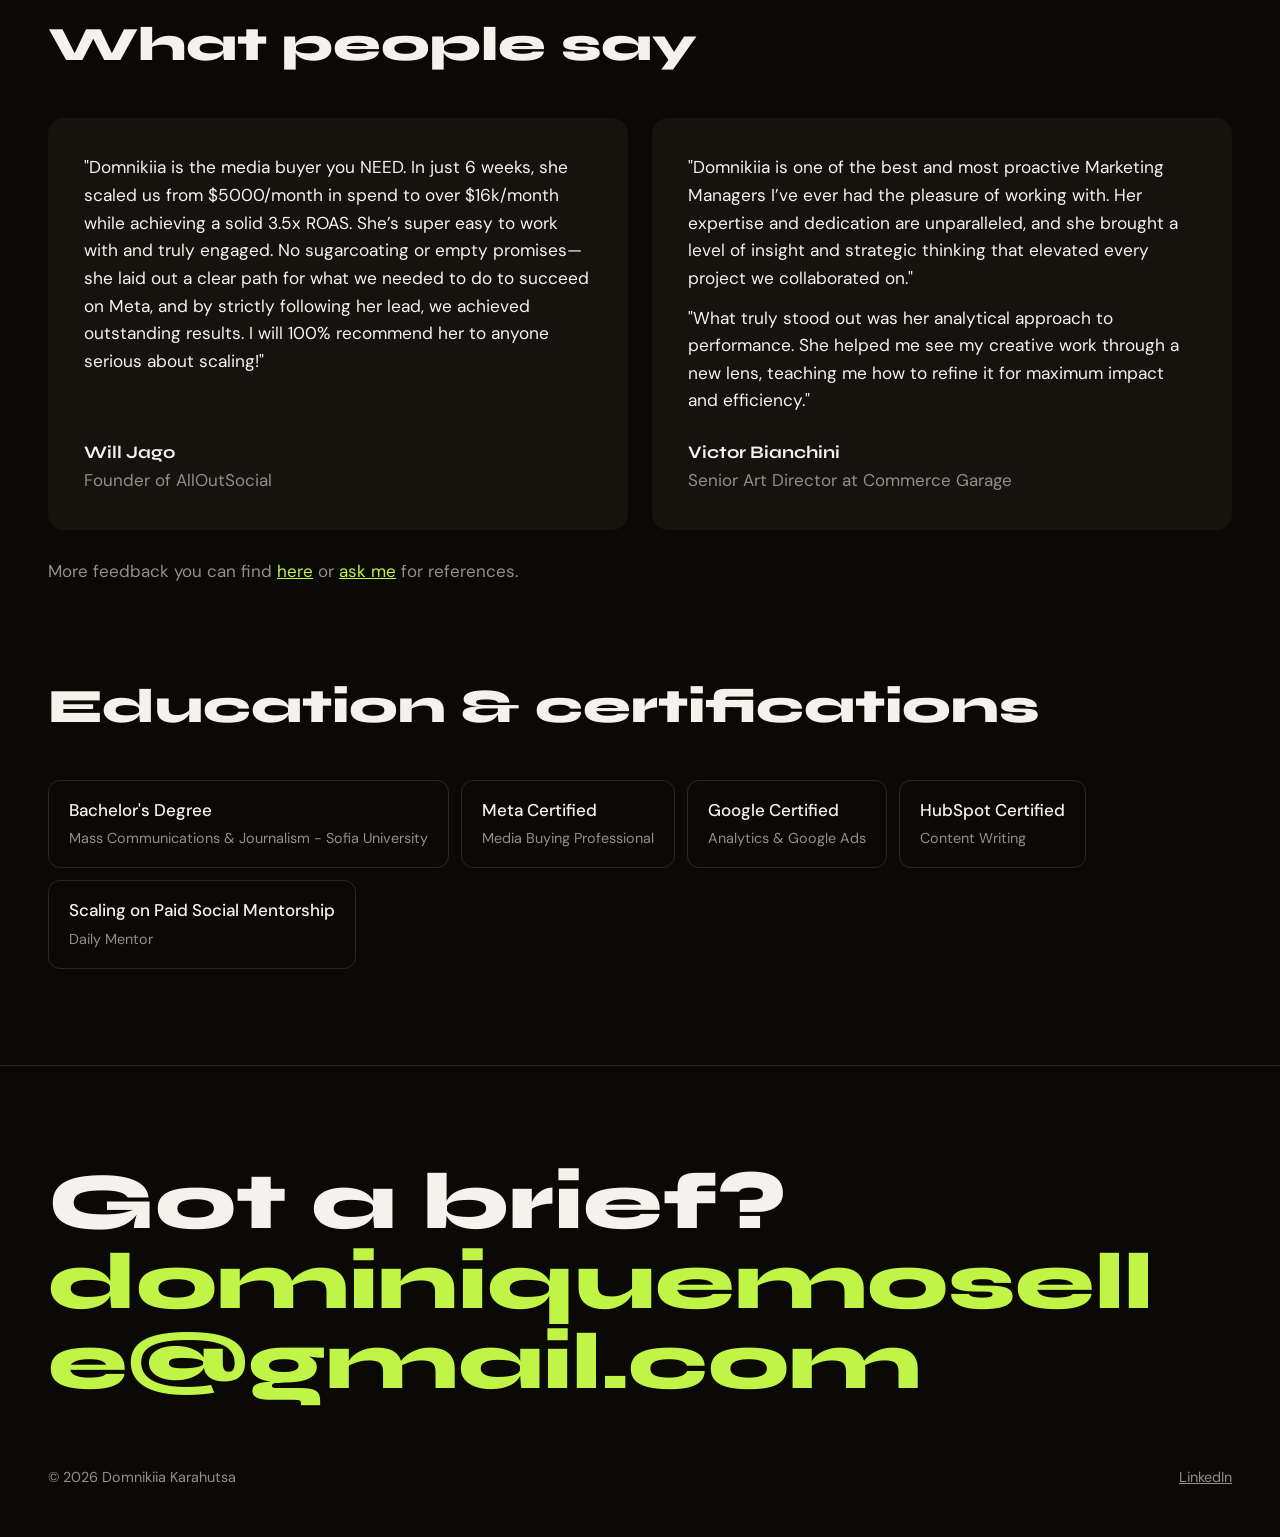
==== commit 82c346ac: "Remove duplicate Wellness e-commerce case study so order reads latest-to-oldest cleanly Co-Authored-" ====
--- a/index.html
+++ b/index.html
@@ -183,15 +183,6 @@
   <!-- CASE STUDIES -->
   <section class="section wrap" id="cases">
     <h2 class="section-title reveal">Case studies</h2>
-    <div class="case e-commerce-collab reveal" style="margin-bottom: 24px">
-      <div class="case-head"><h3>Wellness e-commerce brand</h3><span class="muted">Creative strategy · Creative ops · Apr–Sep 2025</span></div>
-      <div class="case-stats">
-        <div><div class="num">+156%</div><h4>Spend Growth</h4><em>$1.79M invested, Apr–Sep 2025</em><p>Scaled spend as disciplined testing compounded winners into bigger, reinvested budgets.</p></div>
-        <div><div class="num">+167%</div><h4>Revenue Growth</h4><em>Outpacing spend growth</em><p>Purchase value growth accelerated faster than spend, lifting blended ROAS over the period.</p></div>
-        <div><div class="num">1.58x</div><h4>ROAS</h4><em>+4.25% period over period</em><p>Blended return on ad spend across the account, improving even as budgets scaled up.</p></div>
-        <div><div class="num">$2.84M</div><h4>Total Revenue</h4><em>286K+ add-to-carts, +318%</em><p>Purchase value generated from the creative engine and testing loop, as add-to-cart volume nearly quadrupled.</p></div>
-      </div>
-    </div>
     <div class="cases">
       <article class="case reveal">
         <div class="case-head"><h3>8-figure car-diagnostics brand</h3><span class="muted">Creative strategy · Paid social · Mar–Oct 2026</span></div>
